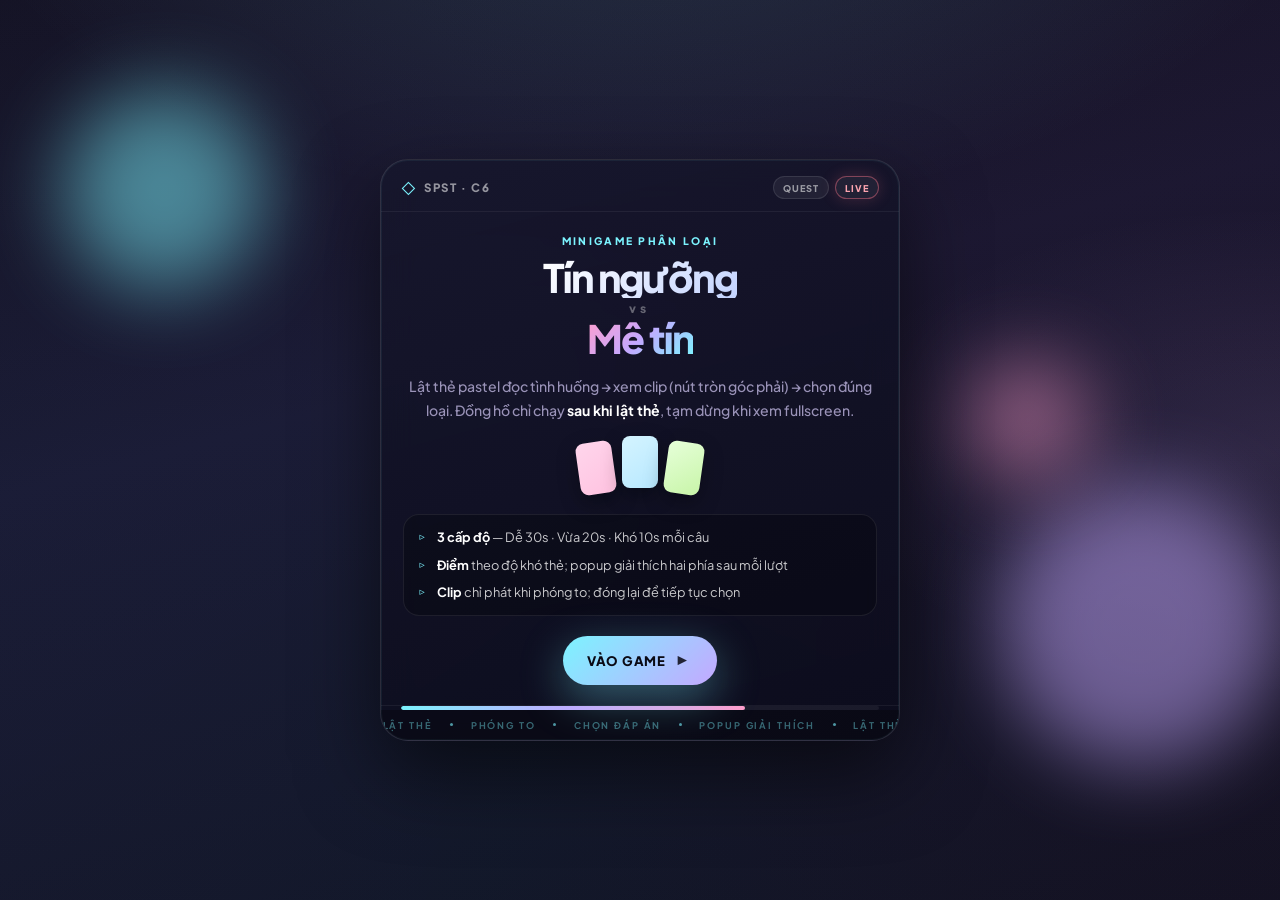
==== game.html @ d4ac6cd5 "add Base page" ====
<!DOCTYPE html>
<html lang="vi">
  <head>
    <meta charset="UTF-8" />
    <meta name="viewport" content="width=device-width, initial-scale=1.0" />
    <title>Mê tín hay tín ngưỡng?</title>
    <link rel="stylesheet" href="css/styles.css" />
    <link rel="preconnect" href="https://fonts.googleapis.com" />
    <link rel="preconnect" href="https://fonts.gstatic.com" crossorigin />
    <link
      href="https://fonts.googleapis.com/css2?family=Be+Vietnam+Pro:wght@400;600;700&family=Plus+Jakarta+Sans:wght@500;600;700;800&display=swap"
      rel="stylesheet"
    />
    <link
      href="https://fonts.googleapis.com/css2?family=Cormorant+Garamond:ital,wght@0,500;0,600;0,700;1,500&family=DM+Sans:ital,opsz,wght@0,9..40,400;0,9..40,500;0,9..40,600&display=swap"
      rel="stylesheet"
    />
  </head>
  <body>
    <!-- Trang chủ / vào game -->
    <div class="screen-intro" id="screenIntro" aria-hidden="false">
      <div class="screen-intro__aurora" aria-hidden="true"></div>
      <div class="screen-intro__grid" aria-hidden="true"></div>
      <div class="screen-intro__orb screen-intro__orb--1" aria-hidden="true"></div>
      <div class="screen-intro__orb screen-intro__orb--2" aria-hidden="true"></div>
      <div class="screen-intro__orb screen-intro__orb--3" aria-hidden="true"></div>

      <div class="screen-intro__frame">
        <header class="screen-intro__top">
          <div class="screen-intro__logo">
            <span class="screen-intro__logo-icon" aria-hidden="true">◇</span>
            <span class="screen-intro__logo-text">SPST · C6</span>
          </div>
          <div class="screen-intro__pills" aria-hidden="true">
            <span class="screen-intro__pill">Quest</span>
            <span class="screen-intro__pill screen-intro__pill--live">Live</span>
          </div>
        </header>

        <div class="screen-intro__body">
          <p class="screen-intro__eyebrow">Minigame phân loại</p>
          <h1 class="screen-intro__title">
            <span class="screen-intro__title-line">Tín ngưỡng</span>
            <span class="screen-intro__title-vs">vs</span>
            <span class="screen-intro__title-line screen-intro__title-line--accent">Mê tín</span>
          </h1>
          <p class="screen-intro__lead">
            Lật thẻ pastel đọc tình huống → xem clip (nút tròn góc phải) → chọn đúng loại. Đồng hồ chỉ chạy
            <strong>sau khi lật thẻ</strong>, tạm dừng khi xem fullscreen.
          </p>

          <div class="screen-intro__cards-preview" aria-hidden="true">
            <div class="screen-intro__mini screen-intro__mini--a"></div>
            <div class="screen-intro__mini screen-intro__mini--b"></div>
            <div class="screen-intro__mini screen-intro__mini--c"></div>
          </div>

          <ul class="screen-intro__rules">
            <li><strong>3 cấp độ</strong> — Dễ 30s · Vừa 20s · Khó 10s mỗi câu</li>
            <li><strong>Điểm</strong> theo độ khó thẻ; popup giải thích hai phía sau mỗi lượt</li>
            <li><strong>Clip</strong> chỉ phát khi phóng to; đóng lại để tiếp tục chọn</li>
          </ul>

          <p class="screen-intro__error" id="introErrorLine" hidden></p>

          <div class="screen-intro__actions">
            <button type="button" class="screen-intro__btn screen-intro__btn--primary" id="introEnterBtn">
              <span class="screen-intro__btn-glow" aria-hidden="true"></span>
              <span class="screen-intro__btn-label">Vào game</span>
              <span class="screen-intro__btn-arrow" aria-hidden="true">▶</span>
            </button>
          </div>
        </div>

        <footer class="screen-intro__footer">
          <div class="screen-intro__xp-bar" aria-hidden="true">
            <span class="screen-intro__xp-fill"></span>
          </div>
          <div class="screen-intro__ticker" aria-hidden="true">
            <div class="screen-intro__ticker-inner">
              <span>Lật thẻ</span><span class="dot"></span><span>Phóng to</span><span class="dot"></span
              ><span>Chọn đáp án</span><span class="dot"></span><span>Popup giải thích</span><span class="dot"></span>
              <span>Lật thẻ</span><span class="dot"></span><span>Phóng to</span><span class="dot"></span
              ><span>Chọn đáp án</span><span class="dot"></span><span>Popup giải thích</span>
            </div>
          </div>
        </footer>
      </div>
    </div>

    <div class="app-bg" aria-hidden="true"></div>

    <div id="screenGame" class="screen-game" hidden>
      <div class="screen-game__viz" aria-hidden="true">
        <div class="screen-game__viz-blob screen-game__viz-blob--a"></div>
        <div class="screen-game__viz-blob screen-game__viz-blob--b"></div>
        <div class="screen-game__viz-blob screen-game__viz-blob--c"></div>
        <div class="screen-game__viz-grid"></div>
        <div class="screen-game__viz-sparkles">
          <span></span><span></span><span></span><span></span><span></span><span></span><span></span
          ><span></span>
        </div>
      </div>
      <header class="top-bar">
        <div class="brand">
          <span class="brand__mark" aria-hidden="true">◇</span>
          <div class="brand__text">
            <span class="brand__tag">Quest</span>
            <h1>Tín ngưỡng vs mê tín</h1>
          </div>
        </div>
        <div class="top-bar__controls">
          <div class="audio-control" style="display:flex; align-items:center; gap:8px; margin-right: 16px;">
            <button type="button" id="audioToggleBtn" style="background:transparent; border:none; color:var(--text-primary); cursor:pointer; padding:4px;" title="Tắt/Mở nhạc">
              <svg id="audioIconSvg" viewBox="0 0 24 24" width="22" height="22">
                <path fill="currentColor" d="M3 9v6h4l5 5V4L7 9H3zm13.5 3c0-1.77-1.02-3.29-2.5-4.03v8.05c1.48-.73 2.5-2.25 2.5-4.02zM14 3.23v2.06c2.89.86 5 3.54 5 6.71s-2.11 5.85-5 6.71v2.06c4.01-.91 7-4.49 7-8.77s-2.99-7.86-7-8.77z"/>
              </svg>
            </button>
            <input type="range" id="volumeSlider" min="0" max="1" step="0.01" value="0.4" style="width: 80px; accent-color: var(--gold); cursor: pointer;" title="Âm lượng">
            <audio id="bgMusic" loop preload="auto">
              <source src="media/songs/background.mp3" type="audio/mpeg">
            </audio>
          </div>
          <div class="difficulty" id="difficultyGroup" role="group" aria-label="Mức độ">
            <button type="button" class="pill pill--active" data-difficulty="easy">Dễ</button>
            <button type="button" class="pill" data-difficulty="medium">Vừa</button>
            <button type="button" class="pill" data-difficulty="hard">Khó</button>
          </div>
          <div class="top-bar__meta">
            <div class="question-timer" id="questionTimerWrap" hidden>
              <span class="question-timer__label">Thời gian</span>
              <span class="question-timer__sec" id="questionTimerValue">30</span>
              <div class="question-timer__bar" aria-hidden="true">
                <span class="question-timer__fill" id="questionTimerFill"></span>
              </div>
            </div>
            <div class="score-board" id="scoreBoard" aria-live="polite">
              <span class="score-board__label">Điểm</span>
              <span class="score-board__value" id="scoreValue">0</span>
              <span class="score-board__meta" id="scoreMeta">0 / 0</span>
            </div>
          </div>
        </div>
      </header>

      <main class="layout">
        <section class="panel panel--left panel--glow" aria-labelledby="leftHeading">
          <div class="panel__head">
            <h2 id="leftHeading">Thẻ tình huống</h2>
            <p class="panel__step" id="cardStep"></p>
          </div>

          <div class="card-stage" id="flipStage">
            <div
              class="flip-master flip-master--interactive"
              id="flipMaster"
              aria-controls="fullscreenLayer"
            >
              <div class="flip-card-3d" id="flipCard3d">
                <div class="flip-card-3d__inner" id="flipInner">
                  <button
                    type="button"
                    class="flip-card-3d__face flip-card-3d__face--front"
                    id="flipFront"
                    aria-label="Lật thẻ để xem clip và chọn đáp án"
                  >
                    <span class="flip-front__noise" aria-hidden="true"></span>
                    <span class="flip-front__sheen" aria-hidden="true"></span>
                    <span class="flip-front__step" id="flipFrontStep"></span>
                    <p class="flip-front__title" id="flipFrontTitle"></p>
                    <p class="flip-front__desc" id="flipFrontDesc"></p>
                    <span class="flip-front__hint">
                      <svg class="flip-front__hint-svg" viewBox="0 0 24 24" aria-hidden="true" width="18" height="18">
                        <path
                          fill="currentColor"
                          d="M12 4a8 8 0 018 8h-2a6 6 0 10-12 0H6a8 8 0 018-8zm0 4a4 4 0 014 4h-2a2 2 0 10-4 0h-2a4 4 0 014-4zm0 4a1 1 0 011 1v1h-2v-1a1 1 0 011-1z"
                        />
                      </svg>
                      Chạm để lật thẻ
                    </span>
                  </button>
                  <div class="flip-card-3d__face flip-card-3d__face--back" aria-hidden="true">
                    <div class="flip-back__shell">
                      <div class="situation-card__media-wrap">
                        <video
                          id="previewVideo"
                          class="situation-card__video"
                          playsinline
                          muted
                          preload="auto"
                        ></video>
                        <div class="situation-card__fallback" id="previewFallback" hidden>
                          <p class="situation-card__fallback-title" id="previewFallbackTitle"></p>
                          <p class="situation-card__fallback-text" id="previewFallbackText"></p>
                        </div>
                      </div>
                      <button
                        type="button"
                        class="flip-expand-fab"
                        id="flipExpandFab"
                        aria-label="Phóng to clip toàn màn hình"
                        title="Phóng to"
                      >
                        <svg viewBox="0 0 24 24" width="22" height="22" aria-hidden="true">
                          <path
                            fill="currentColor"
                            d="M7 14H5v5h5v-2H7v-3zm-2-4h2V7h3V5H5v5zm12 7h-3v2h5v-5h-2v3zM14 5v2h3v3h2V5h-5z"
                          />
                        </svg>
                      </button>
                      <div class="situation-card__badge" id="cardBadge"></div>
                    </div>
                  </div>
                </div>
              </div>
            </div>
          </div>

          <div class="progress progress--game">
            <div class="progress__track">
              <div class="progress__bar" id="progressBar"></div>
            </div>
          </div>
        </section>

        <section class="panel panel--right panel--glow panel--answers" aria-labelledby="rightHeading">
          <div class="panel__head">
            <h2 id="rightHeading">Chọn phân loại</h2>
            <p class="panel__hint" id="answersHint">Lật thẻ trước để mở khóa chọn.</p>
          </div>

          <div class="answer-side__intro">
            <ul class="answer-side__pills">
              <li>Tự nguyện</li>
              <li>Minh bạch</li>
              <li>Không dọa nạt</li>
              <li>Không bán “thần thánh”</li>
            </ul>
            <p class="answer-side__lead">
              Hai cực phân loại — đọc tình huống kỹ, xem clip nếu cần, rồi chọn <strong>A</strong> hoặc
              <strong>B</strong> trước khi đồng hồ về 0.
            </p>
          </div>

          <div class="answers answers--game" id="answersBlock">
            <button type="button" class="answer-g answer-g--belief" data-answer="true">
              <span class="answer-g__badge">A</span>
              <span class="answer-g__icon" aria-hidden="true">✦</span>
              <span class="answer-g__body">
                <span class="answer-g__label">Tín ngưỡng đúng đắn</span>
                <span class="answer-g__sub">Sinh hoạt lành mạnh, minh bạch</span>
              </span>
              <span class="answer-g__chev" aria-hidden="true">›</span>
            </button>
            <button type="button" class="answer-g answer-g--superstition" data-answer="false">
              <span class="answer-g__badge">B</span>
              <span class="answer-g__icon" aria-hidden="true">⚠</span>
              <span class="answer-g__body">
                <span class="answer-g__label">Mê tín dị đoan</span>
                <span class="answer-g__sub">Dọa nạt, hứa hẹn phi lý, trục lợi</span>
              </span>
              <span class="answer-g__chev" aria-hidden="true">›</span>
            </button>
          </div>

          <div class="answer-side__deep">
            <h3 class="answer-side__deep-title">Gợi ý phân loại</h3>
            <div class="answer-side__compare">
              <div class="answer-side__tile answer-side__tile--a">
                <span class="answer-side__tile-tag">A</span>
                <p class="answer-side__tile-head">Tín ngưỡng đúng đắn</p>
                <p class="answer-side__tile-body">
                  Nghi thức, lễ hội, tôn giáo… <strong>lành mạnh</strong>, công khai, không lợi dụng nỗi sợ để
                  moi tiền.
                </p>
              </div>
              <div class="answer-side__tile answer-side__tile--b">
                <span class="answer-side__tile-tag">B</span>
                <p class="answer-side__tile-head">Mê tín dị đoan</p>
                <p class="answer-side__tile-body">
                  Hứa chữa bệnh / đổi vận chắc chắn, <strong>dọa tang</strong>, ép tiền “giải hạn”, mua bán linh
                  nghiệm.
                </p>
              </div>
            </div>
            <ul class="answer-side__checklist">
              <li>Có <strong>ép tài chính</strong> hoặc hứa hẹn phi lý → thường nghiêng về B.</li>
              <li>Chỉ là <strong>tập quán văn hóa</strong>, tôn trọng, không trục lợi → thường nghiêng về A.</li>
              <li>Không chắc: đọc lại mô tả trên thẻ pastel và clip (nếu có).</li>
            </ul>
            <p class="answer-side__note">Mỗi câu chỉ một đáp án đúng theo nội dung học phần.</p>
          </div>
        </section>
      </main>
    </div>

    <div
      class="fs-layer"
      id="fullscreenLayer"
      role="dialog"
      aria-modal="true"
      aria-label="Clip toàn màn hình"
      hidden
    >
      <div class="fs-layer__backdrop" data-fs-close></div>
      <div class="fs-layer__content">
        <button type="button" class="fs-close" id="fsClose" aria-label="Đóng">×</button>
        <div class="fs-card">
          <div class="fs-card__media">
            <video id="fsVideo" class="fs-card__video" playsinline controls preload="auto"></video>
            <div class="fs-card__fallback" id="fsFallback" hidden>
              <p class="fs-card__fallback-title" id="fsFallbackTitle"></p>
              <p class="fs-card__fallback-text" id="fsFallbackText"></p>
            </div>
          </div>
          <p class="fs-card__title" id="fsTitle"></p>
        </div>
      </div>
    </div>

    <!-- Popup đúng / sai + giải thích -->
    <div class="result-popup" id="resultPopup" hidden>
      <div class="result-popup__backdrop" data-result-close></div>
      <div
        class="result-popup__dialog"
        role="dialog"
        aria-modal="true"
        aria-labelledby="resultPopupTitle"
      >
        <div class="result-popup__header">
          <span class="result-popup__icon" id="resultPopupIcon" aria-hidden="true"></span>
          <div>
            <p class="result-popup__kicker" id="resultPopupKicker"></p>
            <h2 class="result-popup__title" id="resultPopupTitle"></h2>
          </div>
        </div>

        <div class="result-popup__grid" id="resultPopupGrid">
          <article class="result-popup__card result-popup__card--belief" data-answer-col="true">
            <header class="result-popup__card-head">
              <span class="result-popup__card-tag">Tín ngưỡng đúng đắn</span>
              <span class="result-popup__chip result-popup__chip--correct" id="resultChipBelief" hidden
                >Đáp án đúng</span
              >
            </header>
            <p class="result-popup__card-text" id="resultTextBelief"></p>
          </article>
          <article class="result-popup__card result-popup__card--superstition" data-answer-col="false">
            <header class="result-popup__card-head">
              <span class="result-popup__card-tag">Mê tín dị đoan</span>
              <span class="result-popup__chip result-popup__chip--correct" id="resultChipSuper" hidden
                >Đáp án đúng</span
              >
            </header>
            <p class="result-popup__card-text" id="resultTextSuper"></p>
          </article>
        </div>

        <p class="result-popup__footnote" id="resultPopupFootnote"></p>

        <div class="result-popup__actions">
          <button type="button" class="result-popup__btn" id="resultPopupNext">Tiếp tục</button>
        </div>
      </div>
    </div>

    <div class="tutorial-overlay" id="tutorialOverlay" hidden>
      <div class="tutorial-card" id="tutorialCard" role="dialog" aria-modal="true" aria-labelledby="tutorialKicker">
        <p class="tutorial-card__kicker" id="tutorialKicker"></p>
        <p class="tutorial-card__msg" id="tutorialMsg"></p>
        <div class="tutorial-card__actions">
          <button type="button" class="tutorial-card__skip" id="tutorialSkip">Bỏ qua</button>
          <button type="button" class="tutorial-card__next" id="tutorialNext">Tiếp</button>
        </div>
      </div>
    </div>

    <script src="data/cards.js"></script>
    <script src="js/app.js" defer></script>
  </body>
</html>
---- css/styles.css ----
/* --- Tokens --- */
:root {
  --bg0: #0a0a12;
  --bg1: #12122a;
  --card: #18182e;
  --stroke: rgba(255, 255, 255, 0.1);
  --text: #eef0ff;
  --muted: #9aa3c7;
  --accent: #7cf4ff;
  --accent2: #c4a8ff;
  --good: #4ade80;
  --good-dim: rgba(74, 222, 128, 0.14);
  --bad: #fb7185;
  --bad-dim: rgba(251, 113, 133, 0.14);
  --shadow: 0 24px 60px rgba(0, 0, 0, 0.5);
  --radius: 20px;
  --radius-sm: 14px;
  --font: "Be Vietnam Pro", system-ui, sans-serif;
  --font-display: "Plus Jakarta Sans", "Be Vietnam Pro", system-ui, sans-serif;
  --ink: #0a0b0c;
  --gold: #e8c547;
  --gold-dim: #a67c00;
  --gold-pale: #fff3c4;
  --parchment: #e8e4dc;
  --intro-muted: #9a93b8;
  --pastel-a: #ffd6ec;
  --pastel-b: #d4f4ff;
  --pastel-c: #e6ffd9;
  --pastel-d: #fff2d6;
  --pastel-e: #e8e0ff;
  --pastel-f: #ffe4e1;
  --ease-out-expo: cubic-bezier(0.16, 1, 0.3, 1);
  --ease-spring: cubic-bezier(0.34, 1.56, 0.64, 1);
  --glow-cyan: rgba(124, 244, 255, 0.55);
  --glow-violet: rgba(196, 168, 255, 0.5);
  --glow-rose: rgba(255, 140, 200, 0.45);
}

*,
*::before,
*::after {
  box-sizing: border-box;
}

html,
body {
  height: 100%;
}

body {
  margin: 0;
  font-family: var(--font);
  color: var(--text);
  background: var(--bg0);
  overflow-x: hidden;
  -webkit-font-smoothing: antialiased;
}

.app-bg {
  position: fixed;
  inset: 0;
  z-index: -1;
  background:
    radial-gradient(1000px 600px at 8% 10%, rgba(124, 244, 255, 0.1), transparent 55%),
    radial-gradient(800px 500px at 92% 15%, rgba(196, 168, 255, 0.12), transparent 50%),
    radial-gradient(600px 400px at 50% 100%, rgba(255, 107, 157, 0.06), transparent 45%),
    linear-gradient(168deg, var(--bg0) 0%, #141428 50%, var(--bg1) 100%);
}

/* --- Header --- */
.top-bar {
  display: flex;
  flex-wrap: wrap;
  align-items: center;
  justify-content: space-between;
  gap: 1rem 2rem;
  padding: 1rem 1.5rem 1rem;
  border-bottom: 1px solid rgba(255, 255, 255, 0.08);
  backdrop-filter: blur(14px);
  background: rgba(12, 12, 28, 0.72);
}

.brand {
  display: flex;
  align-items: center;
  gap: 0.85rem;
  min-width: 0;
}

.brand__mark {
  flex-shrink: 0;
  width: 46px;
  height: 46px;
  display: grid;
  place-items: center;
  font-weight: 800;
  font-size: 1rem;
  font-family: var(--font-display);
  border-radius: 14px;
  background: linear-gradient(145deg, rgba(124, 244, 255, 0.95), rgba(196, 168, 255, 0.85));
  color: #0a0a14;
  box-shadow:
    0 0 0 1px rgba(255, 255, 255, 0.2) inset,
    0 10px 32px rgba(124, 244, 255, 0.25);
}

.brand__tag {
  display: inline-block;
  font-family: var(--font-display);
  font-size: 0.62rem;
  font-weight: 800;
  letter-spacing: 0.14em;
  text-transform: uppercase;
  color: var(--accent);
  margin-bottom: 0.15rem;
}

.brand h1 {
  margin: 0;
  font-family: var(--font-display);
  font-size: clamp(1rem, 2.4vw, 1.28rem);
  font-weight: 800;
  letter-spacing: -0.03em;
}

.brand__sub {
  margin: 0.2rem 0 0;
  font-size: 0.82rem;
  color: var(--muted);
}

.top-bar__controls {
  display: flex;
  flex-wrap: wrap;
  align-items: center;
  gap: 1rem 1.25rem;
}

.difficulty {
  display: flex;
  align-items: center;
  gap: 0.45rem;
  flex-wrap: wrap;
}

.difficulty__label {
  font-size: 0.75rem;
  text-transform: uppercase;
  letter-spacing: 0.12em;
  color: var(--muted);
  margin-right: 0.25rem;
}

.pill {
  border: 1px solid var(--stroke);
  background: rgba(255, 255, 255, 0.04);
  color: var(--text);
  font-family: inherit;
  font-size: 0.85rem;
  font-weight: 600;
  padding: 0.45rem 0.9rem;
  border-radius: 999px;
  cursor: pointer;
  transition:
    transform 0.18s ease,
    border-color 0.18s ease,
    background 0.18s ease,
    box-shadow 0.22s ease;
}

.pill:hover {
  transform: translateY(-2px);
  border-color: rgba(110, 231, 255, 0.45);
  box-shadow: 0 10px 28px rgba(0, 0, 0, 0.25);
}

.pill:focus-visible {
  outline: 2px solid var(--accent);
  outline-offset: 2px;
}

.pill--active {
  border-color: rgba(110, 231, 255, 0.65);
  background: linear-gradient(135deg, rgba(110, 231, 255, 0.2), rgba(167, 139, 250, 0.18));
  box-shadow: 0 0 0 1px rgba(110, 231, 255, 0.15) inset;
}

.score-board {
  display: flex;
  align-items: baseline;
  flex-wrap: wrap;
  gap: 0.35rem 0.5rem;
  padding: 0.5rem 0.9rem;
  border-radius: 14px;
  border: 1px solid rgba(255, 255, 255, 0.1);
  background: linear-gradient(145deg, rgba(255, 255, 255, 0.06), rgba(0, 0, 0, 0.15));
}

.score-board__label {
  font-size: 0.72rem;
  text-transform: uppercase;
  letter-spacing: 0.1em;
  color: var(--muted);
}

.score-board__value {
  font-size: 1.35rem;
  font-weight: 700;
  color: var(--accent);
}

.score-board__meta {
  font-size: 0.8rem;
  color: var(--muted);
  margin-left: 0.15rem;
}

/* --- Layout --- */
.layout {
  display: grid;
  grid-template-columns: minmax(280px, 1fr) minmax(300px, 420px);
  gap: 1.25rem 1.75rem;
  padding: 1.25rem 1.5rem 2rem;
  max-width: 1200px;
  margin: 0 auto;
  align-items: start;
}

@media (max-width: 880px) {
  .layout {
    grid-template-columns: 1fr;
  }
}

.panel {
  background: linear-gradient(165deg, rgba(28, 28, 52, 0.72), rgba(18, 18, 36, 0.55));
  border: 1px solid rgba(255, 255, 255, 0.09);
  border-radius: var(--radius);
  padding: 1.15rem 1.2rem 1.3rem;
  box-shadow: var(--shadow);
}

.panel--glow {
  box-shadow:
    var(--shadow),
    0 0 0 1px rgba(124, 244, 255, 0.06) inset,
    0 0 80px rgba(124, 244, 255, 0.04);
}

.panel__hint {
  margin: 0.35rem 0 0;
  font-size: 0.8rem;
  color: var(--muted);
  line-height: 1.4;
}

/* Cột chọn đáp án: thêm gợi ý, đỡ trống */
.panel--answers {
  display: flex;
  flex-direction: column;
  gap: 0.85rem;
  min-height: 0;
}

.answer-side__intro {
  padding: 0.65rem 0.75rem 0.75rem;
  border-radius: 14px;
  border: 1px solid rgba(255, 255, 255, 0.08);
  background: linear-gradient(145deg, rgba(124, 244, 255, 0.06), rgba(196, 168, 255, 0.04));
}

.answer-side__pills {
  display: flex;
  flex-wrap: wrap;
  gap: 0.35rem;
  margin: 0 0 0.55rem;
  padding: 0;
  list-style: none;
}

.answer-side__pills li {
  font-family: var(--font-display);
  font-size: 0.58rem;
  font-weight: 800;
  letter-spacing: 0.06em;
  text-transform: uppercase;
  padding: 0.28rem 0.5rem;
  border-radius: 999px;
  border: 1px solid rgba(255, 255, 255, 0.12);
  background: rgba(0, 0, 0, 0.2);
  color: rgba(255, 255, 255, 0.85);
}

.answer-side__lead {
  margin: 0;
  font-size: 0.78rem;
  line-height: 1.55;
  color: var(--muted);
}

.answer-side__lead strong {
  color: var(--accent);
  font-weight: 800;
}

.answer-side__deep {
  margin-top: auto;
  padding-top: 0.25rem;
  display: flex;
  flex-direction: column;
  gap: 0.65rem;
}

.answer-side__deep-title {
  margin: 0;
  font-family: var(--font-display);
  font-size: 0.72rem;
  font-weight: 800;
  letter-spacing: 0.12em;
  text-transform: uppercase;
  color: rgba(255, 255, 255, 0.55);
}

.answer-side__compare {
  display: grid;
  grid-template-columns: 1fr 1fr;
  gap: 0.5rem;
}

@media (max-width: 380px) {
  .answer-side__compare {
    grid-template-columns: 1fr;
  }
}

.answer-side__tile {
  padding: 0.65rem 0.7rem 0.7rem;
  border-radius: 12px;
  border: 1px solid rgba(255, 255, 255, 0.1);
  background: rgba(0, 0, 0, 0.22);
  position: relative;
  overflow: hidden;
}

.answer-side__tile::before {
  content: "";
  position: absolute;
  top: 0;
  left: 0;
  right: 0;
  height: 3px;
  border-radius: 12px 12px 0 0;
  opacity: 0.85;
}

.answer-side__tile--a::before {
  background: linear-gradient(90deg, #4ade80, #22d3ee);
}

.answer-side__tile--b::before {
  background: linear-gradient(90deg, #fb7185, #fbbf24);
}

.answer-side__tile-tag {
  display: inline-block;
  font-family: var(--font-display);
  font-size: 0.58rem;
  font-weight: 800;
  letter-spacing: 0.1em;
  margin-bottom: 0.25rem;
  color: rgba(255, 255, 255, 0.45);
}

.answer-side__tile-head {
  margin: 0 0 0.3rem;
  font-family: var(--font-display);
  font-size: 0.78rem;
  font-weight: 800;
  letter-spacing: -0.02em;
  line-height: 1.25;
}

.answer-side__tile--a .answer-side__tile-head {
  color: #86efac;
}

.answer-side__tile--b .answer-side__tile-head {
  color: #fca5a5;
}

.answer-side__tile-body {
  margin: 0;
  font-size: 0.72rem;
  line-height: 1.45;
  color: rgba(230, 235, 255, 0.88);
}

.answer-side__tile-body strong {
  color: #fff;
  font-weight: 700;
}

.answer-side__checklist {
  margin: 0;
  padding: 0.55rem 0.65rem 0.6rem 1.35rem;
  border-radius: 12px;
  background: rgba(0, 0, 0, 0.18);
  border: 1px dashed rgba(255, 255, 255, 0.12);
  font-size: 0.76rem;
  line-height: 1.5;
  color: rgba(220, 225, 255, 0.9);
}

.answer-side__checklist li {
  margin-bottom: 0.35rem;
}

.answer-side__checklist li:last-child {
  margin-bottom: 0;
}

.answer-side__checklist strong {
  color: var(--accent);
  font-weight: 700;
}

.answer-side__note {
  margin: 0;
  font-size: 0.68rem;
  line-height: 1.45;
  color: rgba(154, 163, 199, 0.95);
  font-style: italic;
  text-align: center;
  padding: 0.35rem 0.25rem 0;
}

.panel__head h2 {
  margin: 0;
  font-size: 1rem;
  font-weight: 700;
}

.hint {
  margin: 0.35rem 0 0;
  font-size: 0.8rem;
  color: var(--muted);
}

/* --- Flip card (pastel front → clip back) — cao tối đa ~85% màn hình --- */
.card-stage {
  display: flex;
  justify-content: center;
  align-items: center;
  margin-top: 1rem;
  perspective: 1200px;
  min-height: 0;
}

.flip-master {
  --card-cap-h: min(85vh, 85dvh, 85svh);
  position: relative;
  width: min(100%, calc(var(--card-cap-h) * 9 / 16));
  max-height: var(--card-cap-h);
  aspect-ratio: 9 / 16;
  height: auto;
  margin-inline: auto;
}

.flip-master--interactive {
  cursor: default;
}

.flip-card-3d {
  width: 100%;
  height: 100%;
  position: relative;
  transform-style: preserve-3d;
}

.flip-card-3d__inner {
  position: relative;
  width: 100%;
  height: 100%;
  transform-style: preserve-3d;
  transition: transform 0.75s cubic-bezier(0.4, 0.2, 0.2, 1);
  border-radius: 24px;
}

.flip-card-3d__inner.is-flipped {
  transform: rotateY(180deg);
}

.flip-card-3d__face {
  position: absolute;
  inset: 0;
  border-radius: 24px;
  backface-visibility: hidden;
  -webkit-backface-visibility: hidden;
}

.flip-card-3d__face--back {
  transform: rotateY(180deg) translateZ(0.02px);
  overflow: hidden;
  box-shadow:
    0 0 0 1px rgba(255, 255, 255, 0.1),
    0 24px 56px rgba(0, 0, 0, 0.45);
}

.flip-back__shell {
  position: absolute;
  inset: 5px;
  border-radius: 19px;
  overflow: hidden;
  display: flex;
  flex-direction: column;
  background: #0c1024;
}

.flip-card-3d__shine {
  display: none;
}

/* Front: pastel */
.flip-card-3d__face--front {
  border: none;
  padding: 0;
  margin: 0;
  font: inherit;
  text-align: left;
  cursor: pointer;
  display: flex;
  flex-direction: column;
  justify-content: space-between;
  padding: 1.25rem 1.2rem 1.15rem;
  overflow: hidden;
  transform: translateZ(0.01px);
  box-shadow:
    0 0 0 1px rgba(255, 255, 255, 0.35) inset,
    0 20px 50px rgba(0, 0, 0, 0.18);
  transition:
    transform 0.35s cubic-bezier(0.22, 1, 0.36, 1),
    box-shadow 0.35s ease;
}

.flip-front__noise {
  position: absolute;
  inset: 0;
  opacity: 0.04;
  pointer-events: none;
  background-image: url("data:image/svg+xml,%3Csvg viewBox='0 0 256 256' xmlns='http://www.w3.org/2000/svg'%3E%3Cfilter id='n'%3E%3CfeTurbulence type='fractalNoise' baseFrequency='0.9' numOctaves='3'/%3E%3C/filter%3E%3Crect width='100%25' height='100%25' filter='url(%23n)'/%3E%3C/svg%3E");
}

.flip-master--interactive:not(.flip-master--disabled):hover .flip-card-3d__face--front:not(:disabled) {
  transform: translateZ(0.01px);
  box-shadow:
    0 0 0 1px rgba(255, 255, 255, 0.45) inset,
    0 28px 60px rgba(0, 0, 0, 0.22);
}

.flip-card-3d__face--front:disabled {
  cursor: default;
  opacity: 0.85;
}

.flip-card-3d__face--front:focus-visible {
  outline: 3px solid var(--accent);
  outline-offset: 4px;
}

.flip-front__step {
  position: relative;
  z-index: 1;
  font-family: var(--font-display);
  font-size: 0.62rem;
  font-weight: 800;
  letter-spacing: 0.16em;
  text-transform: uppercase;
  opacity: 0.75;
}

.flip-front__title {
  position: relative;
  z-index: 1;
  margin: 0.5rem 0 0.65rem;
  font-family: var(--font-display);
  font-size: 0.95rem;
  font-weight: 800;
  line-height: 1.3;
  letter-spacing: -0.02em;
}

.flip-front__desc {
  position: relative;
  z-index: 1;
  margin: 0;
  flex: 1;
  font-size: 0.88rem;
  line-height: 1.55;
  font-weight: 500;
  opacity: 0.92;
}

.flip-front__hint {
  position: relative;
  z-index: 1;
  display: inline-flex;
  align-items: center;
  gap: 0.45rem;
  margin-top: 1rem;
  font-family: var(--font-display);
  font-size: 0.72rem;
  font-weight: 700;
  letter-spacing: 0.06em;
  text-transform: uppercase;
  opacity: 0.8;
}

.flip-front__hint-svg {
  flex-shrink: 0;
  opacity: 0.9;
}

/* Pastel themes (data-pastel 0–5) */
.flip-card-3d__face--front[data-pastel="0"] {
  background: linear-gradient(155deg, #ffe0f3 0%, var(--pastel-a) 45%, #ffc8e8 100%);
  color: #4a1a3d;
}

.flip-card-3d__face--front[data-pastel="1"] {
  background: linear-gradient(155deg, #e8fbff 0%, var(--pastel-b) 50%, #b8ecff 100%);
  color: #0a3550;
}

.flip-card-3d__face--front[data-pastel="2"] {
  background: linear-gradient(155deg, #f4ffe8 0%, var(--pastel-c) 50%, #d4f5bc 100%);
  color: #1f4518;
}

.flip-card-3d__face--front[data-pastel="3"] {
  background: linear-gradient(155deg, #fff9e8 0%, var(--pastel-d) 50%, #ffe0a8 100%);
  color: #5a3a0a;
}

.flip-card-3d__face--front[data-pastel="4"] {
  background: linear-gradient(155deg, #f2ecff 0%, var(--pastel-e) 55%, #ddd0ff 100%);
  color: #2d1f55;
}

.flip-card-3d__face--front[data-pastel="5"] {
  background: linear-gradient(155deg, #fff0ed 0%, var(--pastel-f) 50%, #ffcbc4 100%);
  color: #5c1e1e;
}

/* Back: video area */
.situation-card__media-wrap {
  position: relative;
  flex: 1;
  min-height: 0;
  background: #080c1a;
}

.situation-card__video {
  position: relative;
  z-index: 1;
  width: 100%;
  height: 100%;
  object-fit: cover;
  display: block;
}

.situation-card__fallback {
  position: absolute;
  inset: 0;
  z-index: 2;
  padding: 1rem;
  display: flex;
  flex-direction: column;
  justify-content: center;
  gap: 0.5rem;
  background: linear-gradient(180deg, #141c36, #0d1328);
}

.situation-card__fallback[hidden],
.fs-card__fallback[hidden] {
  display: none !important;
  pointer-events: none;
}

.situation-card__fallback-title {
  margin: 0;
  font-weight: 700;
  font-size: 0.95rem;
}

.situation-card__fallback-text {
  margin: 0;
  font-size: 0.82rem;
  color: var(--muted);
  line-height: 1.45;
}

.situation-card__badge {
  position: absolute;
  top: 0.55rem;
  right: 0.55rem;
  z-index: 4;
  font-size: 0.62rem;
  font-weight: 800;
  font-family: var(--font-display);
  text-transform: uppercase;
  letter-spacing: 0.08em;
  padding: 0.28rem 0.5rem;
  border-radius: 8px;
  background: rgba(0, 0, 0, 0.55);
  border: 1px solid rgba(255, 255, 255, 0.15);
  color: #fff;
}

.flip-expand-fab {
  position: absolute;
  bottom: 0.65rem;
  right: 0.65rem;
  z-index: 5;
  width: 48px;
  height: 48px;
  border-radius: 50%;
  border: 2px solid rgba(255, 255, 255, 0.35);
  background: linear-gradient(145deg, rgba(255, 255, 255, 0.2), rgba(0, 0, 0, 0.35));
  backdrop-filter: blur(8px);
  color: #fff;
  cursor: pointer;
  display: grid;
  place-items: center;
  box-shadow: 0 10px 28px rgba(0, 0, 0, 0.4);
  opacity: 0;
  pointer-events: none;
  transform: scale(0.85);
  transition:
    opacity 0.35s ease,
    transform 0.35s cubic-bezier(0.22, 1, 0.36, 1),
    background 0.2s ease,
    border-color 0.2s ease;
}

.flip-card-3d__inner.is-flipped .flip-expand-fab {
  opacity: 1;
  pointer-events: auto;
  transform: scale(1);
}

.flip-expand-fab:hover {
  background: linear-gradient(145deg, rgba(124, 244, 255, 0.35), rgba(196, 168, 255, 0.25));
  border-color: rgba(124, 244, 255, 0.65);
}

.flip-expand-fab:focus-visible {
  outline: 3px solid var(--accent);
  outline-offset: 3px;
}

.flip-master--disabled {
  filter: grayscale(0.15);
  opacity: 0.88;
}

.flip-master--disabled .flip-card-3d__face--front {
  cursor: default;
}

.panel__step {
  margin: 0.25rem 0 0;
  font-size: 0.8rem;
  color: var(--muted);
}

/* --- Progress --- */
.progress--game {
  margin-top: 1.1rem;
}

.progress__track {
  height: 8px;
  border-radius: 999px;
  background: rgba(255, 255, 255, 0.06);
  overflow: hidden;
  box-shadow: 0 0 0 1px rgba(255, 255, 255, 0.05) inset;
}

.progress__bar {
  height: 100%;
  width: 0%;
  border-radius: inherit;
  background: linear-gradient(90deg, #7cf4ff, #c4a8ff, #ff9ecd);
  transition: width 0.45s cubic-bezier(0.22, 1, 0.36, 1);
}

/* --- Answers (game style) --- */
.answers--game {
  margin-top: 0;
  display: flex;
  flex-direction: column;
  gap: 0.75rem;
}

.answer-g {
  position: relative;
  display: grid;
  grid-template-columns: auto auto 1fr auto;
  align-items: center;
  gap: 0.65rem 0.75rem;
  width: 100%;
  padding: 0.95rem 1rem 0.95rem 0.85rem;
  border-radius: 16px;
  border: 1px solid rgba(255, 255, 255, 0.1);
  background: linear-gradient(145deg, rgba(255, 255, 255, 0.06), rgba(0, 0, 0, 0.12));
  color: inherit;
  font-family: var(--font-display);
  text-align: left;
  cursor: pointer;
  overflow: hidden;
  transition:
    transform 0.22s ease,
    border-color 0.22s ease,
    box-shadow 0.25s ease,
    opacity 0.25s ease;
}

.answer-g::before {
  content: "";
  position: absolute;
  inset: 0;
  background: radial-gradient(420px 100px at var(--mx, 50%) var(--my, 50%), rgba(255, 255, 255, 0.1), transparent 55%);
  opacity: 0;
  transition: opacity 0.25s ease;
  pointer-events: none;
}

.answer-g:hover::before {
  opacity: 1;
}

.answer-g:hover:not(:disabled) {
  transform: translateY(-3px);
  border-color: rgba(255, 255, 255, 0.2);
  box-shadow: 0 16px 40px rgba(0, 0, 0, 0.35);
}

.answer-g:active:not(:disabled) {
  transform: translateY(-1px) scale(0.995);
}

.answer-g:focus-visible {
  outline: 2px solid var(--accent);
  outline-offset: 3px;
}

.answer-g:disabled {
  cursor: default;
}

.answer-g__badge {
  width: 28px;
  height: 28px;
  border-radius: 8px;
  display: grid;
  place-items: center;
  font-size: 0.72rem;
  font-weight: 800;
  background: rgba(0, 0, 0, 0.25);
  border: 1px solid rgba(255, 255, 255, 0.12);
}

.answer-g__icon {
  width: 40px;
  height: 40px;
  border-radius: 12px;
  display: grid;
  place-items: center;
  font-size: 1.1rem;
  line-height: 1;
}

.answer-g--belief .answer-g__icon {
  background: linear-gradient(135deg, rgba(74, 222, 128, 0.35), rgba(124, 244, 255, 0.2));
  box-shadow: 0 0 0 1px rgba(74, 222, 128, 0.35) inset;
}

.answer-g--superstition .answer-g__icon {
  background: linear-gradient(135deg, rgba(251, 113, 133, 0.4), rgba(255, 180, 100, 0.2));
  box-shadow: 0 0 0 1px rgba(251, 113, 133, 0.35) inset;
}

.answer-g__body {
  display: flex;
  flex-direction: column;
  gap: 0.15rem;
  min-width: 0;
}

.answer-g__label {
  font-weight: 800;
  font-size: 0.95rem;
  letter-spacing: -0.02em;
}

.answer-g__sub {
  font-size: 0.72rem;
  font-weight: 500;
  color: var(--muted);
  line-height: 1.35;
}

.answer-g__chev {
  font-size: 1.35rem;
  font-weight: 300;
  color: rgba(255, 255, 255, 0.25);
}

.answer-g--correct {
  animation: answer-pop-correct 0.55s ease;
  border-color: rgba(74, 222, 128, 0.75) !important;
  background: var(--good-dim) !important;
  box-shadow:
    0 0 0 1px rgba(74, 222, 128, 0.3) inset,
    0 0 36px rgba(74, 222, 128, 0.18) !important;
}

.answer-g--wrong {
  animation: shake-wrong 0.52s cubic-bezier(0.36, 0.07, 0.19, 0.97) both;
  border-color: rgba(251, 113, 133, 0.75) !important;
  background: var(--bad-dim) !important;
}

.answer-g--reveal {
  opacity: 1;
}

.answer-g--dim:not(.answer-g--correct):not(.answer-g--wrong) {
  opacity: 0.38;
  transform: none;
}

.answer-g--locked {
  opacity: 0.45;
  pointer-events: none;
}

@keyframes answer-pop-correct {
  0% {
    transform: scale(1);
  }
  40% {
    transform: scale(1.02);
  }
  100% {
    transform: scale(1);
  }
}

@keyframes shake-wrong {
  0%,
  100% {
    transform: translateX(0);
  }
  15% {
    transform: translateX(-10px);
  }
  30% {
    transform: translateX(8px);
  }
  45% {
    transform: translateX(-6px);
  }
  60% {
    transform: translateX(5px);
  }
  75% {
    transform: translateX(-3px);
  }
}

/* --- Fullscreen --- */
.fs-layer[hidden] {
  display: none !important;
}

.fs-layer {
  position: fixed;
  inset: 0;
  z-index: 1000;
  display: grid;
  place-items: center;
  padding: 1rem;
}

.fs-layer__backdrop {
  position: absolute;
  inset: 0;
  background: rgba(4, 8, 20, 0.72);
  backdrop-filter: blur(10px);
  opacity: 0;
  animation: fs-backdrop-in 0.35s ease forwards;
}

@keyframes fs-backdrop-in {
  to {
    opacity: 1;
  }
}

.fs-layer__content {
  position: relative;
  z-index: 1;
  width: min(420px, 100%);
  transform: scale(0.88) translateY(16px);
  opacity: 0;
  animation: fs-card-in 0.45s cubic-bezier(0.22, 1, 0.36, 1) 0.08s forwards;
}

@keyframes fs-card-in {
  to {
    transform: scale(1) translateY(0);
    opacity: 1;
  }
}

.fs-close {
  position: absolute;
  top: -12px;
  right: -8px;
  z-index: 2;
  width: 44px;
  height: 44px;
  border-radius: 50%;
  border: 1px solid var(--stroke);
  background: rgba(22, 31, 58, 0.95);
  color: var(--text);
  font-size: 1.6rem;
  line-height: 1;
  cursor: pointer;
  display: grid;
  place-items: center;
  box-shadow: var(--shadow);
  transition: transform 0.2s ease, background 0.2s ease;
}

.fs-close:hover {
  transform: scale(1.08) rotate(90deg);
  background: rgba(40, 52, 90, 0.98);
}

.fs-close:focus-visible {
  outline: 2px solid var(--accent);
  outline-offset: 2px;
}

.fs-card {
  border-radius: 24px;
  overflow: hidden;
  border: 1px solid rgba(255, 255, 255, 0.14);
  box-shadow: 0 40px 100px rgba(0, 0, 0, 0.55);
  background: var(--card);
}

.fs-card__media {
  position: relative;
  aspect-ratio: 9 / 16;
  background: #050810;
}

.fs-card__video {
  width: 100%;
  height: 100%;
  object-fit: cover;
  display: block;
}

.fs-card__fallback {
  position: absolute;
  inset: 0;
  padding: 1.25rem;
  display: flex;
  flex-direction: column;
  justify-content: center;
  gap: 0.65rem;
  background: linear-gradient(180deg, #141c36, #0a0f1f);
}

.fs-card__fallback-title {
  margin: 0;
  font-weight: 700;
  font-size: 1.05rem;
}

.fs-card__fallback-text {
  margin: 0;
  font-size: 0.9rem;
  color: var(--muted);
  line-height: 1.5;
}

.fs-card__title {
  display: none;
}

/* --- Result popup (đúng / sai + giải thích) --- */
.result-popup[hidden] {
  display: none !important;
}

.result-popup {
  position: fixed;
  inset: 0;
  z-index: 3100;
  display: grid;
  place-items: center;
  padding: 1rem;
  box-sizing: border-box;
}

.result-popup__backdrop {
  position: absolute;
  inset: 0;
  background: rgba(4, 4, 14, 0.76);
  backdrop-filter: blur(8px);
  animation: result-bg-in 0.3s ease forwards;
}

@keyframes result-bg-in {
  from {
    opacity: 0;
  }
  to {
    opacity: 1;
  }
}

.result-popup__dialog {
  position: relative;
  z-index: 1;
  width: min(560px, 100%);
  max-height: min(88vh, 720px);
  overflow: auto;
  padding: 1.35rem 1.35rem 1.25rem;
  border-radius: 22px;
  border: 1px solid rgba(255, 255, 255, 0.12);
  background: linear-gradient(165deg, rgba(32, 32, 56, 0.97), rgba(16, 16, 36, 0.98));
  box-shadow: 0 40px 100px rgba(0, 0, 0, 0.55), 0 0 0 1px rgba(124, 244, 255, 0.08) inset;
  animation: result-dialog-in 0.4s cubic-bezier(0.22, 1, 0.36, 1) forwards;
}

@keyframes result-dialog-in {
  from {
    opacity: 0;
    transform: translateY(16px) scale(0.96);
  }
  to {
    opacity: 1;
    transform: translateY(0) scale(1);
  }
}

.result-popup__header {
  display: flex;
  align-items: flex-start;
  gap: 0.85rem;
  margin-bottom: 1.1rem;
}

.result-popup__icon {
  width: 48px;
  height: 48px;
  border-radius: 14px;
  display: grid;
  place-items: center;
  font-size: 1.5rem;
  flex-shrink: 0;
}

.result-popup--correct .result-popup__icon {
  background: linear-gradient(135deg, rgba(74, 222, 128, 0.35), rgba(124, 244, 255, 0.2));
  box-shadow: 0 0 0 1px rgba(74, 222, 128, 0.4) inset;
}

.result-popup--wrong .result-popup__icon,
.result-popup--time .result-popup__icon {
  background: linear-gradient(135deg, rgba(251, 113, 133, 0.35), rgba(255, 180, 100, 0.2));
  box-shadow: 0 0 0 1px rgba(251, 113, 133, 0.35) inset;
}

.result-popup__kicker {
  margin: 0 0 0.25rem;
  font-family: var(--font-display);
  font-size: 0.65rem;
  font-weight: 800;
  letter-spacing: 0.18em;
  text-transform: uppercase;
  color: var(--accent);
}

.result-popup__title {
  margin: 0;
  font-family: var(--font-display);
  font-size: 1.35rem;
  font-weight: 800;
  letter-spacing: -0.03em;
  line-height: 1.2;
}

.result-popup__grid {
  display: grid;
  gap: 0.75rem;
}

@media (min-width: 520px) {
  .result-popup__grid {
    grid-template-columns: 1fr 1fr;
  }
}

.result-popup__card {
  padding: 0.9rem 1rem;
  border-radius: 16px;
  border: 1px solid rgba(255, 255, 255, 0.1);
  background: rgba(0, 0, 0, 0.2);
}

.result-popup__card--belief {
  border-color: rgba(74, 222, 128, 0.25);
}

.result-popup__card--superstition {
  border-color: rgba(251, 113, 133, 0.25);
}

.result-popup__card-head {
  display: flex;
  flex-wrap: wrap;
  align-items: center;
  justify-content: space-between;
  gap: 0.35rem;
  margin-bottom: 0.55rem;
}

.result-popup__card-tag {
  font-family: var(--font-display);
  font-size: 0.68rem;
  font-weight: 800;
  letter-spacing: 0.06em;
  text-transform: uppercase;
  opacity: 0.9;
}

.result-popup__card--belief .result-popup__card-tag {
  color: #86efac;
}

.result-popup__card--superstition .result-popup__card-tag {
  color: #fca5a5;
}

.result-popup__chip {
  font-size: 0.58rem;
  font-weight: 800;
  letter-spacing: 0.12em;
  text-transform: uppercase;
  padding: 0.2rem 0.45rem;
  border-radius: 6px;
  background: rgba(124, 244, 255, 0.15);
  color: var(--accent);
  border: 1px solid rgba(124, 244, 255, 0.35);
}

.result-popup__card.is-correct-answer {
  box-shadow: 0 0 0 2px rgba(124, 244, 255, 0.45);
  background: rgba(124, 244, 255, 0.06);
}

.result-popup__card-text {
  margin: 0;
  font-size: 0.84rem;
  line-height: 1.55;
  color: var(--text);
  opacity: 0.95;
}

.result-popup__footnote {
  margin: 1rem 0 0;
  font-size: 0.78rem;
  color: var(--muted);
  line-height: 1.45;
}

.result-popup__actions {
  margin-top: 1.15rem;
  display: flex;
  justify-content: flex-end;
}

.result-popup__btn {
  font-family: var(--font-display);
  font-size: 0.88rem;
  font-weight: 800;
  padding: 0.65rem 1.75rem;
  border-radius: 999px;
  border: none;
  cursor: pointer;
  color: #0a0a14;
  background: linear-gradient(135deg, var(--accent), #c4a8ff);
  box-shadow: 0 12px 36px rgba(124, 244, 255, 0.28);
  transition: transform 0.2s ease, filter 0.2s ease;
}

.result-popup__btn:hover {
  transform: translateY(-2px);
  filter: brightness(1.05);
}

.result-popup__btn:focus-visible {
  outline: 2px solid var(--accent);
  outline-offset: 3px;
}

/* Confetti-lite particles (CSS only via JS adding class on body - optional) */
body.fx-correct::after {
  content: "";
  position: fixed;
  pointer-events: none;
  inset: 0;
  z-index: 999;
  background: radial-gradient(circle at 20% 30%, rgba(52, 211, 153, 0.12), transparent 40%),
    radial-gradient(circle at 80% 20%, rgba(110, 231, 255, 0.1), transparent 35%);
  animation: fx-fade 0.8s ease forwards;
}

@keyframes fx-fade {
  from {
    opacity: 0;
  }
  30% {
    opacity: 1;
  }
  to {
    opacity: 0;
  }
}

/* ═══ Trang chủ / vào game (game UI) ═══ */

.screen-intro {
  position: fixed;
  inset: 0;
  z-index: 4000;
  display: flex;
  align-items: center;
  justify-content: center;
  min-height: 100dvh;
  padding: 1rem;
  font-family: var(--font-display), "DM Sans", system-ui, sans-serif;
  color: #e8e6ff;
  overflow: hidden;
  background: radial-gradient(ellipse 100% 80% at 50% -20%, rgba(124, 244, 255, 0.15), transparent 55%),
    radial-gradient(ellipse 80% 60% at 100% 50%, rgba(196, 168, 255, 0.12), transparent 45%),
    linear-gradient(165deg, #070714 0%, #101028 40%, #0a0818 100%);
}

.screen-intro[hidden] {
  display: none !important;
}

.screen-intro__aurora {
  position: absolute;
  inset: -20%;
  pointer-events: none;
  background: conic-gradient(
    from 200deg at 50% 50%,
    rgba(124, 244, 255, 0.06),
    rgba(196, 168, 255, 0.08),
    rgba(255, 158, 200, 0.05),
    rgba(124, 244, 255, 0.06)
  );
  animation: intro-aurora 14s linear infinite;
}

@keyframes intro-aurora {
  to {
    transform: rotate(360deg);
  }
}

.screen-intro__grid {
  position: absolute;
  inset: 0;
  pointer-events: none;
  opacity: 0.12;
  background-image:
    linear-gradient(rgba(255, 255, 255, 0.04) 1px, transparent 1px),
    linear-gradient(90deg, rgba(255, 255, 255, 0.04) 1px, transparent 1px);
  background-size: 48px 48px;
  mask-image: radial-gradient(ellipse 70% 60% at 50% 40%, black, transparent);
}

.screen-intro__orb {
  position: absolute;
  border-radius: 50%;
  filter: blur(40px);
  pointer-events: none;
  opacity: 0.5;
}

.screen-intro__orb--1 {
  width: 200px;
  height: 200px;
  background: #7cf4ff;
  top: 10%;
  left: 5%;
  animation: intro-float 8s ease-in-out infinite;
}

.screen-intro__orb--2 {
  width: 280px;
  height: 280px;
  background: #c4a8ff;
  bottom: 15%;
  right: 0;
  animation: intro-float 10s ease-in-out infinite reverse;
}

.screen-intro__orb--3 {
  width: 120px;
  height: 120px;
  background: #ff9ecd;
  top: 40%;
  right: 15%;
  animation: intro-float 6s ease-in-out infinite 1s;
}

@keyframes intro-float {
  0%,
  100% {
    transform: translate(0, 0);
  }
  50% {
    transform: translate(12px, -18px);
  }
}

.screen-intro__frame {
  position: relative;
  z-index: 2;
  width: min(520px, 100%);
  max-height: min(92dvh, 900px);
  overflow: auto;
  display: flex;
  flex-direction: column;
  border-radius: 28px;
  border: 1px solid rgba(255, 255, 255, 0.12);
  background: linear-gradient(165deg, rgba(22, 22, 44, 0.88), rgba(12, 12, 28, 0.92));
  box-shadow:
    0 0 0 1px rgba(124, 244, 255, 0.06) inset,
    0 32px 80px rgba(0, 0, 0, 0.55);
  backdrop-filter: blur(16px);
}

.screen-intro__top {
  display: flex;
  align-items: center;
  justify-content: space-between;
  padding: 1rem 1.25rem 0.75rem;
  border-bottom: 1px solid rgba(255, 255, 255, 0.06);
}

.screen-intro__logo {
  display: flex;
  align-items: center;
  gap: 0.5rem;
}

.screen-intro__logo-icon {
  font-size: 1.1rem;
  color: var(--accent);
}

.screen-intro__logo-text {
  font-size: 0.72rem;
  font-weight: 800;
  letter-spacing: 0.14em;
  text-transform: uppercase;
  color: rgba(255, 255, 255, 0.55);
}

.screen-intro__pills {
  display: flex;
  gap: 0.35rem;
}

.screen-intro__pill {
  font-size: 0.58rem;
  font-weight: 800;
  letter-spacing: 0.12em;
  text-transform: uppercase;
  padding: 0.28rem 0.55rem;
  border-radius: 999px;
  background: rgba(255, 255, 255, 0.06);
  border: 1px solid rgba(255, 255, 255, 0.1);
  color: rgba(255, 255, 255, 0.55);
}

.screen-intro__pill--live {
  border-color: rgba(251, 113, 133, 0.45);
  color: #fda4af;
  box-shadow: 0 0 16px rgba(251, 113, 133, 0.2);
}

.screen-intro__body {
  padding: 1.35rem 1.35rem 1.25rem;
  text-align: center;
}

.screen-intro__eyebrow {
  margin: 0 0 0.65rem;
  font-size: 0.65rem;
  font-weight: 800;
  letter-spacing: 0.22em;
  text-transform: uppercase;
  color: var(--accent);
}

.screen-intro__title {
  margin: 0 0 1rem;
  display: flex;
  flex-direction: column;
  align-items: center;
  gap: 0.15rem;
}

.screen-intro__title-line {
  font-size: clamp(1.75rem, 6vw, 2.45rem);
  font-weight: 800;
  letter-spacing: -0.04em;
  line-height: 1.05;
  background: linear-gradient(135deg, #fff 0%, #c4d4ff 100%);
  -webkit-background-clip: text;
  background-clip: text;
  color: transparent;
}

.screen-intro__title-line--accent {
  background: linear-gradient(135deg, #ff9ecd, #c4a8ff, #7cf4ff);
  -webkit-background-clip: text;
  background-clip: text;
}

.screen-intro__title-vs {
  font-size: 0.75rem;
  font-weight: 800;
  letter-spacing: 0.35em;
  color: rgba(255, 255, 255, 0.35);
}

.screen-intro__lead {
  margin: 0 auto 1.25rem;
  font-size: 0.88rem;
  line-height: 1.65;
  font-weight: 500;
  color: var(--intro-muted);
  max-width: 38em;
}

.screen-intro__lead strong {
  color: #fff;
  font-weight: 700;
}

.screen-intro__cards-preview {
  display: flex;
  justify-content: center;
  gap: 0.5rem;
  margin-bottom: 1.25rem;
}

.screen-intro__mini {
  width: 36px;
  height: 52px;
  border-radius: 8px;
  box-shadow: 0 8px 20px rgba(0, 0, 0, 0.35);
}

.screen-intro__mini--a {
  background: linear-gradient(145deg, #ffd6ec, #ffc2e0);
  transform: rotate(-8deg);
}

.screen-intro__mini--b {
  background: linear-gradient(145deg, #d4f4ff, #b8e8ff);
  transform: translateY(-6px);
}

.screen-intro__mini--c {
  background: linear-gradient(145deg, #e6ffd9, #c8f5a8);
  transform: rotate(8deg);
}

.screen-intro__rules {
  margin: 0 auto 1.25rem;
  padding: 0.85rem 1rem;
  max-width: 100%;
  text-align: left;
  list-style: none;
  border-radius: 16px;
  background: rgba(0, 0, 0, 0.25);
  border: 1px solid rgba(255, 255, 255, 0.08);
}

.screen-intro__rules li {
  position: relative;
  padding-left: 1.1rem;
  margin-bottom: 0.55rem;
  font-size: 0.8rem;
  line-height: 1.45;
  color: rgba(255, 255, 255, 0.78);
}

.screen-intro__rules li:last-child {
  margin-bottom: 0;
}

.screen-intro__rules li::before {
  content: "▹";
  position: absolute;
  left: 0;
  color: var(--accent);
  font-size: 0.65rem;
}

.screen-intro__rules strong {
  color: #fff;
}

.screen-intro__error {
  margin: 0 0 1rem;
  font-size: 0.82rem;
  color: #fb7185;
}

.screen-intro__actions {
  display: flex;
  justify-content: center;
}

.screen-intro__btn--primary {
  position: relative;
  display: inline-flex;
  align-items: center;
  gap: 0.65rem;
  font-family: inherit;
  font-size: 0.82rem;
  font-weight: 800;
  letter-spacing: 0.06em;
  text-transform: uppercase;
  padding: 1rem 1.75rem 1rem 1.5rem;
  border: none;
  border-radius: 999px;
  cursor: pointer;
  color: #0a0a14;
  background: linear-gradient(135deg, #7cf4ff, #c4a8ff);
  box-shadow: 0 14px 44px rgba(124, 244, 255, 0.35);
  transition: transform 0.25s cubic-bezier(0.22, 1, 0.36, 1), box-shadow 0.25s ease;
}

.screen-intro__btn-glow {
  position: absolute;
  inset: -2px;
  border-radius: inherit;
  background: linear-gradient(135deg, #7cf4ff, #ff9ecd);
  opacity: 0;
  z-index: -1;
  filter: blur(12px);
  transition: opacity 0.3s ease;
}

.screen-intro__btn--primary:hover:not(:disabled) .screen-intro__btn-glow {
  opacity: 0.55;
}

.screen-intro__btn--primary:hover:not(:disabled) {
  transform: translateY(-3px) scale(1.02);
  box-shadow: 0 18px 50px rgba(196, 168, 255, 0.4);
}

.screen-intro__btn-arrow {
  font-size: 0.75rem;
  opacity: 0.85;
}

.screen-intro__btn:disabled {
  opacity: 0.45;
  cursor: not-allowed;
}

.screen-intro__footer {
  margin-top: auto;
  border-top: 1px solid rgba(255, 255, 255, 0.06);
}

.screen-intro__xp-bar {
  height: 4px;
  margin: 0 1.25rem;
  border-radius: 999px;
  background: rgba(255, 255, 255, 0.06);
  overflow: hidden;
}

.screen-intro__xp-fill {
  display: block;
  height: 100%;
  width: 72%;
  border-radius: inherit;
  background: linear-gradient(90deg, #7cf4ff, #c4a8ff, #ff9ecd);
  animation: intro-xp-shine 3s ease-in-out infinite;
}

@keyframes intro-xp-shine {
  0%,
  100% {
    filter: brightness(1);
  }
  50% {
    filter: brightness(1.15);
  }
}

.screen-intro__ticker {
  padding: 0.55rem 0;
  overflow: hidden;
  background: rgba(0, 0, 0, 0.28);
}

.screen-intro__ticker-inner {
  display: flex;
  white-space: nowrap;
  width: max-content;
  animation: intro-ticker 24s linear infinite;
  font-size: 0.58rem;
  font-weight: 700;
  letter-spacing: 0.2em;
  text-transform: uppercase;
  color: rgba(124, 244, 255, 0.4);
}

.screen-intro__ticker-inner .dot {
  width: 3px;
  height: 3px;
  border-radius: 50%;
  background: var(--accent);
  margin: 0 1rem;
  align-self: center;
  flex-shrink: 0;
  opacity: 0.6;
}

.screen-intro__ticker-inner span:not(.dot) {
  padding: 0 0.1rem;
}

@keyframes intro-ticker {
  from {
    transform: translateX(0);
  }
  to {
    transform: translateX(-50%);
  }
}

.screen-game[hidden] {
  display: none !important;
}

/* Top bar: timer + score */
.top-bar__meta {
  display: flex;
  align-items: center;
  gap: 1rem;
  flex-wrap: wrap;
}

.question-timer {
  display: flex;
  flex-direction: column;
  align-items: flex-end;
  gap: 0.15rem;
  min-width: 88px;
}

.question-timer__label {
  font-family: var(--font-display);
  font-size: 0.55rem;
  font-weight: 800;
  letter-spacing: 0.14em;
  text-transform: uppercase;
  color: rgba(255, 255, 255, 0.35);
}

.question-timer__sec {
  font-family: var(--font-display), var(--font);
  font-size: 1.25rem;
  font-weight: 800;
  font-variant-numeric: tabular-nums;
  color: var(--gold);
  line-height: 1;
}

.question-timer--paused .question-timer__sec {
  opacity: 0.55;
}

.question-timer__bar {
  width: 88px;
  height: 5px;
  border-radius: 999px;
  background: rgba(255, 255, 255, 0.08);
  overflow: hidden;
}

.question-timer__fill {
  display: block;
  height: 100%;
  width: 100%;
  border-radius: inherit;
  background: linear-gradient(90deg, var(--gold-dim), var(--gold), #e8c96b);
  transform-origin: left center;
  transform: scaleX(1);
  transition: transform 0.35s linear;
}

.question-timer--paused .question-timer__fill {
  opacity: 0.5;
}

/* Tutorial — overlay phải cao hơn .tutorial-highlight (4000) để nút Tiếp/Bỏ qua luôn bấm được */
.tutorial-overlay {
  position: fixed;
  inset: 0;
  z-index: 12000;
  pointer-events: none;
}

.tutorial-overlay[hidden] {
  display: none !important;
}

.tutorial-card {
  position: fixed;
  left: 50%;
  bottom: max(1.25rem, env(safe-area-inset-bottom, 0px));
  transform: translateX(-50%);
  width: min(420px, calc(100vw - 2rem));
  padding: 1.1rem 1.2rem 1rem;
  border-radius: 14px;
  border: 1px solid rgba(201, 168, 76, 0.28);
  background: rgba(18, 20, 28, 0.94);
  box-shadow: 0 24px 60px rgba(0, 0, 0, 0.55);
  pointer-events: auto;
  z-index: 1;
}

.tutorial-card__kicker {
  margin: 0 0 0.35rem;
  font-size: 0.65rem;
  font-weight: 600;
  letter-spacing: 0.2em;
  text-transform: uppercase;
  color: var(--gold);
}

.tutorial-card__msg {
  margin: 0 0 0.85rem;
  font-size: 0.88rem;
  line-height: 1.5;
  color: var(--text);
}

.tutorial-card__actions {
  display: flex;
  justify-content: flex-end;
  gap: 0.5rem;
  align-items: center;
}

.tutorial-card__skip {
  font-family: inherit;
  font-size: 0.78rem;
  padding: 0.45rem 0.75rem;
  border: none;
  background: transparent;
  color: var(--muted);
  cursor: pointer;
  text-decoration: underline;
  text-underline-offset: 3px;
}

.tutorial-card__next {
  font-family: inherit;
  font-size: 0.82rem;
  font-weight: 700;
  padding: 0.5rem 1.2rem;
  border-radius: 999px;
  border: none;
  cursor: pointer;
  color: #0a0b0c;
  background: linear-gradient(135deg, var(--gold), #e8c96b);
}

.tutorial-highlight {
  position: relative;
  z-index: 4000 !important;
  outline: 3px solid rgba(201, 168, 76, 0.95) !important;
  outline-offset: 3px;
  border-radius: 12px;
  box-shadow: 0 0 0 max(100vmax, 100vh) rgba(4, 6, 14, 0.82) !important;
}

/* Spotlight shadow paints outside the box */
.flip-master.tutorial-highlight {
  border-radius: 24px;
}

.situation-card.tutorial-highlight {
  overflow: visible;
}

/* ═══════════════════════════════════════════════════════════════════════════
   Giao diện game sinh động — nền động, glow, micro-interaction (ưu tiên #screenGame)
   ═══════════════════════════════════════════════════════════════════════════ */

body:has(#screenGame:not([hidden])) .app-bg {
  animation: app-bg-drift 22s ease-in-out infinite alternate;
}

@keyframes app-bg-drift {
  0% {
    filter: hue-rotate(0deg) saturate(1);
    transform: scale(1);
  }
  100% {
    filter: hue-rotate(25deg) saturate(1.15);
    transform: scale(1.03);
  }
}

#screenGame:not([hidden]) {
  display: flex;
  flex-direction: column;
  position: relative;
  min-height: 100dvh;
  overflow-x: clip;
}

.screen-game__viz {
  position: absolute;
  inset: 0;
  z-index: 0;
  pointer-events: none;
  overflow: hidden;
}

.screen-game__viz-blob {
  position: absolute;
  border-radius: 50%;
  filter: blur(56px);
  opacity: 0.55;
  animation: viz-blob-float 14s ease-in-out infinite;
}

.screen-game__viz-blob--a {
  width: min(55vw, 420px);
  height: min(55vw, 420px);
  background: radial-gradient(circle, var(--glow-cyan), transparent 70%);
  top: -8%;
  left: -12%;
}

.screen-game__viz-blob--b {
  width: min(50vw, 380px);
  height: min(50vw, 380px);
  background: radial-gradient(circle, var(--glow-violet), transparent 70%);
  bottom: 5%;
  right: -15%;
  animation-delay: -4s;
  animation-duration: 18s;
}

.screen-game__viz-blob--c {
  width: min(35vw, 260px);
  height: min(35vw, 260px);
  background: radial-gradient(circle, var(--glow-rose), transparent 70%);
  top: 42%;
  left: 35%;
  animation-delay: -7s;
  animation-duration: 12s;
  opacity: 0.35;
}

@keyframes viz-blob-float {
  0%,
  100% {
    transform: translate(0, 0) scale(1);
  }
  33% {
    transform: translate(3%, 4%) scale(1.06);
  }
  66% {
    transform: translate(-2%, 2%) scale(0.96);
  }
}

.screen-game__viz-grid {
  position: absolute;
  inset: -20%;
  opacity: 0.06;
  background-image:
    linear-gradient(rgba(255, 255, 255, 0.35) 1px, transparent 1px),
    linear-gradient(90deg, rgba(255, 255, 255, 0.35) 1px, transparent 1px);
  background-size: 56px 56px;
  mask-image: radial-gradient(ellipse 55% 50% at 50% 35%, black 20%, transparent 75%);
  animation: viz-grid-shift 30s linear infinite;
}

@keyframes viz-grid-shift {
  to {
    transform: rotate(2deg) translateY(-24px);
  }
}

.screen-game__viz-sparkles {
  position: absolute;
  inset: 0;
}

.screen-game__viz-sparkles span {
  position: absolute;
  width: 3px;
  height: 3px;
  border-radius: 50%;
  background: #fff;
  box-shadow: 0 0 10px rgba(124, 244, 255, 0.9);
  opacity: 0;
  animation: sparkle-twinkle 3.2s ease-in-out infinite;
}

.screen-game__viz-sparkles span:nth-child(1) {
  top: 12%;
  left: 18%;
  animation-delay: 0s;
}
.screen-game__viz-sparkles span:nth-child(2) {
  top: 22%;
  right: 12%;
  animation-delay: 0.4s;
}
.screen-game__viz-sparkles span:nth-child(3) {
  top: 48%;
  left: 8%;
  animation-delay: 0.9s;
}
.screen-game__viz-sparkles span:nth-child(4) {
  bottom: 28%;
  right: 22%;
  animation-delay: 1.2s;
}
.screen-game__viz-sparkles span:nth-child(5) {
  top: 60%;
  right: 35%;
  animation-delay: 1.6s;
}
.screen-game__viz-sparkles span:nth-child(6) {
  bottom: 15%;
  left: 28%;
  animation-delay: 2s;
}
.screen-game__viz-sparkles span:nth-child(7) {
  top: 35%;
  left: 42%;
  animation-delay: 2.4s;
}
.screen-game__viz-sparkles span:nth-child(8) {
  bottom: 40%;
  left: 55%;
  animation-delay: 2.8s;
}

@keyframes sparkle-twinkle {
  0%,
  100% {
    opacity: 0;
    transform: scale(0.4);
  }
  35% {
    opacity: 0.85;
    transform: scale(1);
  }
  70% {
    opacity: 0;
    transform: scale(0.6);
  }
}

#screenGame:not([hidden]) .top-bar {
  position: relative;
  z-index: 2;
  border-bottom: none;
  background: linear-gradient(180deg, rgba(14, 14, 32, 0.92), rgba(10, 10, 24, 0.78));
  box-shadow:
    0 1px 0 rgba(124, 244, 255, 0.12),
    0 20px 50px rgba(0, 0, 0, 0.35);
}

#screenGame:not([hidden]) .top-bar::after {
  content: "";
  position: absolute;
  left: 0;
  right: 0;
  bottom: 0;
  height: 2px;
  background: linear-gradient(
    90deg,
    transparent,
    rgba(124, 244, 255, 0.5),
    rgba(196, 168, 255, 0.55),
    rgba(255, 150, 200, 0.45),
    transparent
  );
  background-size: 200% 100%;
  animation: top-bar-shimmer 5s linear infinite;
  opacity: 0.85;
  pointer-events: none;
}

@keyframes top-bar-shimmer {
  to {
    background-position: 200% 0;
  }
}

#screenGame:not([hidden]) .layout {
  position: relative;
  z-index: 1;
  flex: 1;
}

#screenGame:not([hidden]) .brand__mark {
  animation: brand-mark-pulse 3s ease-in-out infinite;
  box-shadow:
    0 0 0 1px rgba(255, 255, 255, 0.25) inset,
    0 0 24px rgba(124, 244, 255, 0.35),
    0 10px 32px rgba(124, 244, 255, 0.2);
}

@keyframes brand-mark-pulse {
  0%,
  100% {
    transform: scale(1) rotate(0deg);
    filter: brightness(1);
  }
  50% {
    transform: scale(1.04) rotate(-3deg);
    filter: brightness(1.08);
  }
}

#screenGame:not([hidden]) .pill {
  border-color: rgba(255, 255, 255, 0.12);
  background: rgba(255, 255, 255, 0.05);
  transition:
    transform 0.22s var(--ease-out-expo),
    box-shadow 0.25s ease,
    border-color 0.2s ease,
    background 0.25s ease;
}

#screenGame:not([hidden]) .pill:hover {
  box-shadow:
    0 0 0 1px rgba(124, 244, 255, 0.25),
    0 12px 32px rgba(124, 244, 255, 0.12);
}

#screenGame:not([hidden]) .pill--active {
  background: linear-gradient(135deg, rgba(124, 244, 255, 0.28), rgba(196, 168, 255, 0.22));
  border-color: rgba(124, 244, 255, 0.55);
  box-shadow:
    0 0 20px rgba(124, 244, 255, 0.2),
    0 0 0 1px rgba(255, 255, 255, 0.1) inset;
  animation: pill-active-glow 2.5s ease-in-out infinite alternate;
}

@keyframes pill-active-glow {
  from {
    box-shadow:
      0 0 16px rgba(124, 244, 255, 0.15),
      0 0 0 1px rgba(255, 255, 255, 0.1) inset;
  }
  to {
    box-shadow:
      0 0 28px rgba(196, 168, 255, 0.28),
      0 0 0 1px rgba(255, 255, 255, 0.12) inset;
  }
}

#screenGame:not([hidden]) .score-board {
  border-color: rgba(124, 244, 255, 0.15);
  transition: transform 0.35s var(--ease-spring), box-shadow 0.35s ease;
}

#screenGame:not([hidden]) .score-board--pop {
  animation: score-board-pop 0.65s var(--ease-spring);
}

@keyframes score-board-pop {
  0% {
    transform: scale(1);
  }
  35% {
    transform: scale(1.06);
    box-shadow: 0 0 28px rgba(124, 244, 255, 0.35);
  }
  100% {
    transform: scale(1);
  }
}

#screenGame:not([hidden]) .score-board__value {
  font-family: var(--font-display);
  font-weight: 800;
  background: linear-gradient(135deg, #b5fbff, #e0d4ff);
  -webkit-background-clip: text;
  background-clip: text;
  color: transparent;
  text-shadow: 0 0 40px rgba(124, 244, 255, 0.3);
}

#screenGame:not([hidden]) .question-timer__fill {
  background: linear-gradient(90deg, #22d3ee, #a78bfa, #fb7185);
  box-shadow: 0 0 12px rgba(124, 244, 255, 0.35);
}

#screenGame:not([hidden]) .question-timer--urgent .question-timer__sec {
  color: #fb7185;
  animation: timer-urgent-pulse 0.85s ease-in-out infinite;
}

#screenGame:not([hidden]) .question-timer--urgent .question-timer__fill {
  animation: timer-bar-urgent 0.85s ease-in-out infinite;
}

@keyframes timer-urgent-pulse {
  0%,
  100% {
    transform: scale(1);
    opacity: 1;
  }
  50% {
    transform: scale(1.08);
    opacity: 0.85;
  }
}

@keyframes timer-bar-urgent {
  0%,
  100% {
    filter: brightness(1);
  }
  50% {
    filter: brightness(1.25);
  }
}

#screenGame:not([hidden]) .panel--glow {
  animation: panel-float-glow 5s ease-in-out infinite alternate;
  border-color: rgba(124, 244, 255, 0.14);
}

@keyframes panel-float-glow {
  from {
    box-shadow:
      var(--shadow),
      0 0 0 1px rgba(124, 244, 255, 0.05) inset,
      0 0 60px rgba(124, 244, 255, 0.04);
  }
  to {
    box-shadow:
      var(--shadow),
      0 0 0 1px rgba(196, 168, 255, 0.1) inset,
      0 0 90px rgba(196, 168, 255, 0.08);
  }
}

#screenGame:not([hidden]) .panel__head h2 {
  font-family: var(--font-display);
  font-weight: 800;
  letter-spacing: -0.03em;
  background: linear-gradient(135deg, #fff 0%, #c8d7ff 50%, #e8d4ff 100%);
  -webkit-background-clip: text;
  background-clip: text;
  color: transparent;
}

#screenGame:not([hidden]) .panel {
  animation: panel-enter 0.7s var(--ease-out-expo) backwards;
}

#screenGame:not([hidden]) .panel--left {
  animation-delay: 0.06s;
}

#screenGame:not([hidden]) .panel--right {
  animation-delay: 0.14s;
}

@keyframes panel-enter {
  from {
    opacity: 0;
    transform: translateY(18px) scale(0.98);
  }
  to {
    opacity: 1;
    transform: translateY(0) scale(1);
  }
}

#screenGame:not([hidden]) .flip-card-3d__inner {
  transition: transform 0.85s var(--ease-out-expo);
}

#screenGame:not([hidden]) .flip-card-3d__face--front {
  overflow: hidden;
}

.flip-front__sheen {
  position: absolute;
  inset: -40% -60%;
  z-index: 0;
  pointer-events: none;
  background: linear-gradient(
    105deg,
    transparent 40%,
    rgba(255, 255, 255, 0.55) 48%,
    rgba(255, 255, 255, 0.2) 52%,
    transparent 60%
  );
  transform: translateX(-100%) rotate(8deg);
  animation: flip-sheen-sweep 4.5s ease-in-out infinite;
  mix-blend-mode: soft-light;
}

@keyframes flip-sheen-sweep {
  0%,
  35% {
    transform: translateX(-100%) rotate(8deg);
  }
  60%,
  100% {
    transform: translateX(120%) rotate(8deg);
  }
}

#screenGame:not([hidden]) .flip-front__hint {
  padding: 0.45rem 0.65rem;
  border-radius: 999px;
  background: rgba(0, 0, 0, 0.06);
  border: 1px solid rgba(0, 0, 0, 0.08);
  animation: hint-bob 2.4s ease-in-out infinite;
}

@keyframes hint-bob {
  0%,
  100% {
    transform: translateY(0);
  }
  50% {
    transform: translateY(-3px);
  }
}

#screenGame:not([hidden]) .flip-card-3d__face--back {
  box-shadow:
    0 0 0 1px rgba(124, 244, 255, 0.2),
    0 24px 56px rgba(0, 0, 0, 0.5),
    0 0 60px rgba(124, 244, 255, 0.08);
}

#screenGame:not([hidden]) .situation-card__media-wrap::after {
  content: "";
  position: absolute;
  inset: 0;
  z-index: 2;
  pointer-events: none;
  opacity: 0.04;
  background: repeating-linear-gradient(
    0deg,
    transparent,
    transparent 2px,
    rgba(255, 255, 255, 0.06) 2px,
    rgba(255, 255, 255, 0.06) 3px
  );
}

#screenGame:not([hidden]) .flip-expand-fab {
  box-shadow:
    0 0 0 2px rgba(124, 244, 255, 0.35),
    0 12px 36px rgba(0, 0, 0, 0.45);
}

#screenGame:not([hidden]) .flip-card-3d__inner.is-flipped .flip-expand-fab {
  animation: fab-appear 0.5s var(--ease-spring), fab-ring 2s ease-out 0.5s infinite;
}

@keyframes fab-appear {
  from {
    transform: scale(0.5) rotate(-45deg);
    opacity: 0;
  }
  to {
    transform: scale(1) rotate(0);
    opacity: 1;
  }
}

@keyframes fab-ring {
  0% {
    box-shadow:
      0 0 0 2px rgba(124, 244, 255, 0.45),
      0 0 0 0 rgba(124, 244, 255, 0.35);
  }
  70% {
    box-shadow:
      0 0 0 2px rgba(124, 244, 255, 0.35),
      0 0 0 14px rgba(124, 244, 255, 0);
  }
  100% {
    box-shadow:
      0 0 0 2px rgba(124, 244, 255, 0.45),
      0 0 0 0 rgba(124, 244, 255, 0);
  }
}

#screenGame:not([hidden]) .progress__track {
  background: rgba(255, 255, 255, 0.07);
  box-shadow: 0 0 0 1px rgba(124, 244, 255, 0.08) inset;
}

#screenGame:not([hidden]) .progress__bar {
  position: relative;
  overflow: visible;
  background: linear-gradient(90deg, #22d3ee, #a78bfa, #f472b6, #22d3ee);
  background-size: 200% 100%;
  animation: progress-hue 4s linear infinite;
  box-shadow: 0 0 16px rgba(124, 244, 255, 0.35);
}

#screenGame:not([hidden]) .progress__bar::after {
  content: "";
  position: absolute;
  inset: 0;
  border-radius: inherit;
  background: linear-gradient(
    90deg,
    transparent,
    rgba(255, 255, 255, 0.45),
    transparent
  );
  background-size: 40% 100%;
  animation: progress-shine 2.2s ease-in-out infinite;
  opacity: 0.5;
}

@keyframes progress-hue {
  to {
    background-position: 200% 0;
  }
}

@keyframes progress-shine {
  0% {
    transform: translateX(-100%);
  }
  100% {
    transform: translateX(250%);
  }
}

#screenGame:not([hidden]) .answer-g:not(:disabled):not(.answer-g--locked) {
  border-color: rgba(255, 255, 255, 0.14);
}

#screenGame:not([hidden]) .answer-g:not(:disabled):not(.answer-g--locked)::after {
  content: "";
  position: absolute;
  inset: 0;
  background: linear-gradient(
    115deg,
    transparent 35%,
    rgba(255, 255, 255, 0.07) 48%,
    transparent 62%
  );
  transform: translateX(-120%);
  animation: answer-sweep 4s ease-in-out infinite;
  pointer-events: none;
}

@keyframes answer-sweep {
  0%,
  40% {
    transform: translateX(-120%);
  }
  70%,
  100% {
    transform: translateX(120%);
  }
}

#screenGame:not([hidden]) .answer-g--belief:not(:disabled) {
  border-color: rgba(74, 222, 128, 0.22);
}

#screenGame:not([hidden]) .answer-g--superstition:not(:disabled) {
  border-color: rgba(251, 113, 133, 0.22);
}

#screenGame:not([hidden]) .answer-g--correct {
  animation: answer-pop-correct 0.55s ease, answer-win-glow 1.2s ease-out forwards;
}

@keyframes answer-win-glow {
  to {
    box-shadow:
      0 0 0 1px rgba(74, 222, 128, 0.45) inset,
      0 0 48px rgba(74, 222, 128, 0.35);
  }
}

.result-popup__dialog::before {
  content: "";
  position: absolute;
  inset: -1px;
  border-radius: inherit;
  padding: 1px;
  background: linear-gradient(135deg, rgba(124, 244, 255, 0.5), rgba(196, 168, 255, 0.45), rgba(255, 150, 200, 0.35));
  -webkit-mask:
    linear-gradient(#fff 0 0) content-box,
    linear-gradient(#fff 0 0);
  mask:
    linear-gradient(#fff 0 0) content-box,
    linear-gradient(#fff 0 0);
  -webkit-mask-composite: xor;
  mask-composite: exclude;
  pointer-events: none;
  opacity: 0.65;
  animation: result-border-spin 8s linear infinite;
}

@keyframes result-border-spin {
  to {
    filter: hue-rotate(360deg);
  }
}

.result-popup--correct .result-popup__icon {
  animation: result-icon-pop 0.55s var(--ease-spring);
}

@keyframes result-icon-pop {
  0% {
    transform: scale(0.6);
    opacity: 0;
  }
  100% {
    transform: scale(1);
    opacity: 1;
  }
}

.result-popup__btn {
  position: relative;
  overflow: hidden;
}

.result-popup__btn::after {
  content: "";
  position: absolute;
  inset: 0;
  background: linear-gradient(120deg, transparent, rgba(255, 255, 255, 0.35), transparent);
  transform: translateX(-100%);
  transition: transform 0.5s ease;
}

.result-popup__btn:hover::after {
  transform: translateX(100%);
}

.fs-card {
  animation: fs-card-idle 6s ease-in-out infinite alternate;
}

@keyframes fs-card-idle {
  from {
    box-shadow: 0 40px 100px rgba(0, 0, 0, 0.55);
  }
  to {
    box-shadow:
      0 44px 110px rgba(0, 0, 0, 0.58),
      0 0 40px rgba(124, 244, 255, 0.08);
  }
}

body.fx-correct::after {
  background:
    radial-gradient(circle at 22% 28%, rgba(74, 222, 128, 0.2), transparent 38%),
    radial-gradient(circle at 78% 22%, rgba(124, 244, 255, 0.18), transparent 36%),
    radial-gradient(circle at 50% 80%, rgba(196, 168, 255, 0.12), transparent 40%);
}

@media (prefers-reduced-motion: reduce) {
  body:has(#screenGame:not([hidden])) .app-bg,
  #screenGame:not([hidden]) .brand__mark,
  #screenGame:not([hidden]) .pill--active,
  #screenGame:not([hidden]) .panel--glow,
  #screenGame:not([hidden]) .progress__bar,
  #screenGame:not([hidden]) .progress__bar::after,
  #screenGame:not([hidden]) .answer-g:not(:disabled):not(.answer-g--locked)::after,
  .screen-game__viz-blob,
  .screen-game__viz-grid,
  .screen-game__viz-sparkles span,
  .flip-front__sheen,
  #screenGame:not([hidden]) .flip-front__hint,
  #screenGame:not([hidden]) .question-timer--urgent .question-timer__sec,
  #screenGame:not([hidden]) .question-timer--urgent .question-timer__fill,
  .fs-card,
  .result-popup__dialog::before {
    animation: none !important;
  }

  #screenGame:not([hidden]) .top-bar::after {
    animation: none !important;
    opacity: 0.5;
  }

  #screenGame:not([hidden]) .panel {
    animation: none !important;
    opacity: 1;
    transform: none;
  }

  #screenGame:not([hidden]) .flip-card-3d__inner.is-flipped .flip-expand-fab {
    animation: none !important;
  }
}
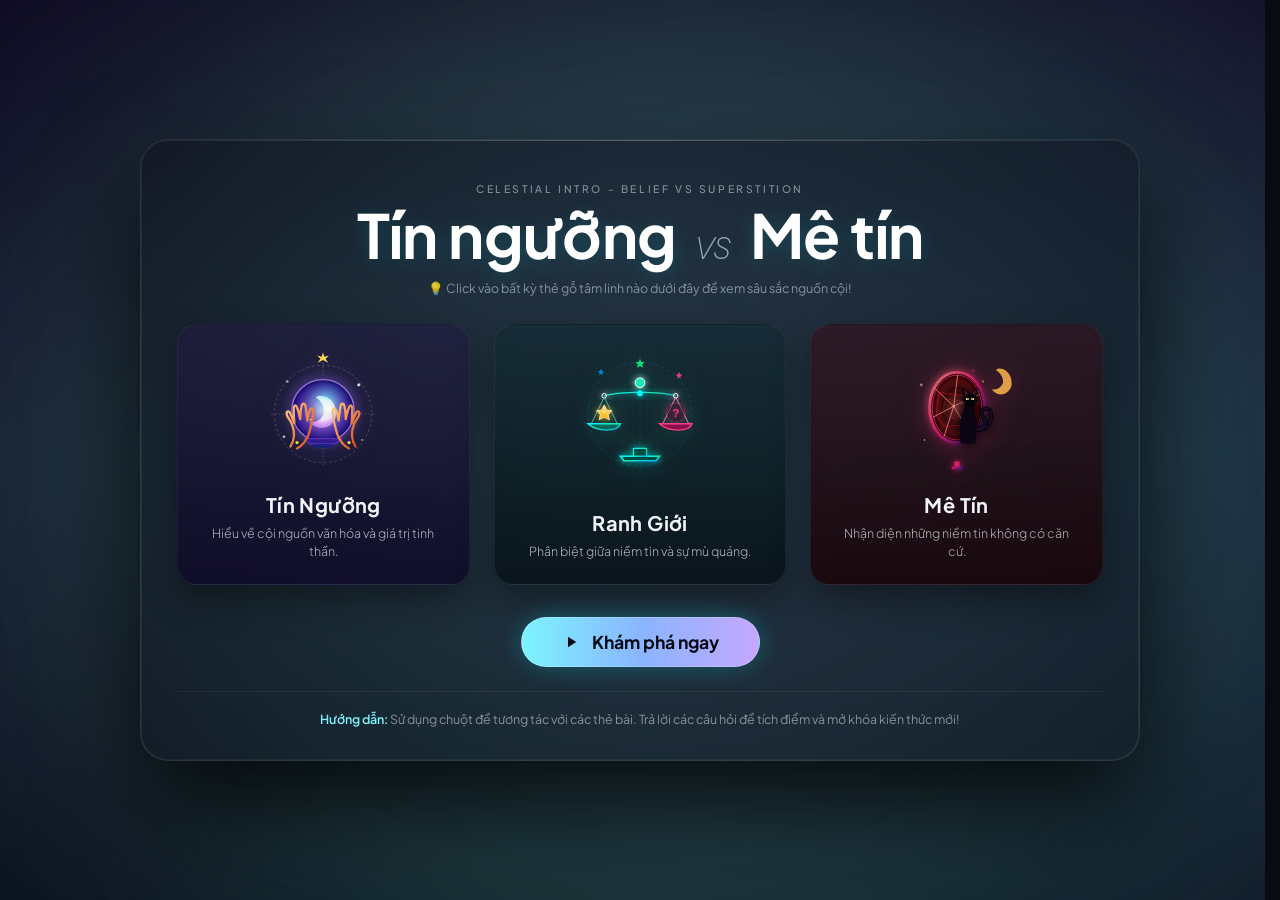
==== commit bd985aa9: "done" ====
--- a/game.html
+++ b/game.html
@@ -15,76 +15,293 @@
       href="https://fonts.googleapis.com/css2?family=Cormorant+Garamond:ital,wght@0,500;0,600;0,700;1,500&family=DM+Sans:ital,opsz,wght@0,9..40,400;0,9..40,500;0,9..40,600&display=swap"
       rel="stylesheet"
     />
+    <link
+      href="https://fonts.googleapis.com/css2?family=Playfair+Display:ital,wght@0,700;0,900;1,700&family=Space+Grotesk:wght@400;500;600;700&display=swap"
+      rel="stylesheet"
+    />
   </head>
   <body>
     <!-- Trang chủ / vào game -->
+    <!-- Trang chủ / vào game -->
     <div class="screen-intro" id="screenIntro" aria-hidden="false">
-      <div class="screen-intro__aurora" aria-hidden="true"></div>
-      <div class="screen-intro__grid" aria-hidden="true"></div>
-      <div class="screen-intro__orb screen-intro__orb--1" aria-hidden="true"></div>
-      <div class="screen-intro__orb screen-intro__orb--2" aria-hidden="true"></div>
-      <div class="screen-intro__orb screen-intro__orb--3" aria-hidden="true"></div>
-
-      <div class="screen-intro__frame">
-        <header class="screen-intro__top">
-          <div class="screen-intro__logo">
-            <span class="screen-intro__logo-icon" aria-hidden="true">◇</span>
-            <span class="screen-intro__logo-text">SPST · C6</span>
-          </div>
-          <div class="screen-intro__pills" aria-hidden="true">
-            <span class="screen-intro__pill">Quest</span>
-            <span class="screen-intro__pill screen-intro__pill--live">Live</span>
-          </div>
-        </header>
-
-        <div class="screen-intro__body">
-          <p class="screen-intro__eyebrow">Minigame phân loại</p>
-          <h1 class="screen-intro__title">
-            <span class="screen-intro__title-line">Tín ngưỡng</span>
-            <span class="screen-intro__title-vs">vs</span>
-            <span class="screen-intro__title-line screen-intro__title-line--accent">Mê tín</span>
+      <!-- Simulated Rotating Aurora Background -->
+      <div class="screen-intro__aurora-bg" aria-hidden="true"></div>
+      <div class="screen-intro__aurora-blob screen-intro__aurora-blob--1" aria-hidden="true"></div>
+      <div class="screen-intro__aurora-blob screen-intro__aurora-blob--2" aria-hidden="true"></div>
+      <div class="screen-intro__starry-overlay" aria-hidden="true"></div>
+
+      <!-- Main Glassmorphic Panel Container -->
+      <div id="main-glassmorphic-card" class="glass-panel">
+        <!-- Subtle white lighting reflection overlay -->
+        <div class="glass-panel__top-line"></div>
+        
+        <!-- Header Small Title -->
+        <div class="glass-panel__header">
+          <span class="glass-panel__eyebrow">Celestial Intro - Belief vs Superstition</span>
+        </div>
+
+        <!-- Huge Vietnamese Title -->
+        <div class="glass-panel__title-wrap">
+          <h1 class="glass-panel__title">
+            Tín ngưỡng <span class="glass-panel__title-vs">vs</span> Mê tín
           </h1>
-          <p class="screen-intro__lead">
-            Lật thẻ pastel đọc tình huống → xem clip (nút tròn góc phải) → chọn đúng loại. Đồng hồ chỉ chạy
-            <strong>sau khi lật thẻ</strong>, tạm dừng khi xem fullscreen.
+        </div>
+
+        <!-- Quick hint for card clicks -->
+        <div class="glass-panel__hint-text">
+          💡 Click vào bất kỳ thẻ gỗ tâm linh nào dưới đây để xem sâu sắc nguồn cội!
+        </div>
+
+        <!-- Three Central Cards Block -->
+        <div class="glass-panel__cards-grid">
+          
+          <!-- Card 1: Tín Ngưỡng -->
+          <div id="intro-card-tin-nguong" class="intro-card intro-card--belief" role="button" tabindex="0">
+            <!-- Hover lighting effect -->
+            <div class="intro-card__glow"></div>
+            <div class="intro-card__border-top"></div>
+            <div class="intro-card__border-bottom"></div>
+
+            <!-- Icon Block (CrystalBallSVG) -->
+            <div class="intro-card__icon-wrap">
+              <svg viewBox="0 0 200 200" class="svg-icon svg-icon--purple" fill="none" xmlns="http://www.w3.org/2000/svg">
+                <defs>
+                  <filter id="glow-purple" x="-20%" y="-20%" width="140%" height="140%">
+                    <feGaussianBlur stdDeviation="8" result="blur" />
+                    <feComposite in="SourceGraphic" in2="blur" operator="over" />
+                  </filter>
+                  <radialGradient id="sphere-grad" cx="50%" cy="50%" r="50%">
+                    <stop offset="0%" stop-color="#d1c4e9" stop-opacity="0.9" />
+                    <stop offset="40%" stop-color="#7e57c2" stop-opacity="0.85" />
+                    <stop offset="85%" stop-color="#311b92" stop-opacity="0.9" />
+                    <stop offset="100%" stop-color="#12005e" stop-opacity="0.95" />
+                  </radialGradient>
+                  <linearGradient id="hand-grad" x1="0%" y1="0%" x2="100%" y2="100%">
+                    <stop offset="0%" stop-color="#ffcc80" />
+                    <stop offset="100%" stop-color="#d84315" />
+                  </linearGradient>
+                  <radialGradient id="aurora-inner" cx="55%" cy="35%" r="45%">
+                    <stop offset="0%" stop-color="#00f5ff" stop-opacity="0.8" />
+                    <stop offset="100%" stop-color="#000000" stop-opacity="0" />
+                  </radialGradient>
+                </defs>
+                <g stroke="#ffffff" stroke-opacity="0.3" stroke-width="1">
+                  <line x1="100" y1="20" x2="100" y2="180" stroke-dasharray="3,3" />
+                  <line x1="20" y1="100" x2="180" y2="100" stroke-dasharray="3,3" />
+                  <circle cx="100" cy="100" r="75" stroke-dasharray="4,4" />
+                </g>
+                <path d="M100,5 L102,12 L109,10 L104,15 L108,21 L100,17 L92,21 L96,15 L91,10 L98,12 Z" fill="#ffd54f" />
+                <circle cx="45" cy="50" r="2" fill="#fff" opacity="0.6" />
+                <circle cx="155" cy="55" r="2.5" fill="#fff" opacity="0.8" />
+                <circle cx="160" cy="140" r="1.5" fill="#fff" opacity="0.5" />
+                <circle cx="40" cy="135" r="2" fill="#fff" opacity="0.7" />
+                <g filter="url(#glow-purple)">
+                  <circle cx="100" cy="95" r="48" fill="url(#sphere-grad)" stroke="#9575cd" stroke-width="2" />
+                  <circle cx="100" cy="95" r="46" fill="url(#aurora-inner)" style="mix-blend-mode: screen;" />
+                  <path d="M94,72 C112,72 121,85 120,102 C119,114 109,122 96,121 C90,121 82,117 79,112 C88,114 99,109 101,98 C102,87 96,78 89,75 C91,73 93,72 94,72 Z" fill="#fff" style="mix-blend-mode: overlay;" opacity="0.8" />
+                  <path d="M110,85 L112,90 L117,92 L112,94 L110,99 L108,94 L103,92 L108,90 Z" fill="#fffde7" />
+                  <path d="M82,105 L83,108 L86,109 L83,110 L82,113 L81,110 L78,109 L81,108 Z" fill="#ffd54f" />
+                </g>
+                <path d="M72,138 L128,138 L120,146 L80,146 Z" fill="#311b92" stroke="#5e35b1" stroke-width="2" />
+                <rect x="85" y="146" width="30" height="6" rx="2" fill="#1a237e" />
+                <g stroke="url(#hand-grad)" stroke-width="3.5" stroke-linecap="round" stroke-linejoin="round" fill="none">
+                  <path d="M50,150 C55,142 58,130 52,115 C49,107 43,105 44,98 C45,95 48,95 50,100 C52,104 56,114 56,114 C56,114 55,102 55,92 C55,86 58,85 60,90 C62,94 65,108 65,108 C65,108 65,96 67,88 C68,83 72,83 73,88 C74,93 76,110 76,110 C76,110 78,98 80,94 C82,90 85,91 85,96 C85,102 82,118 78,131 C74,142 66,150 60,153" />
+                  <path d="M150,150 C145,142 142,130 148,115 C151,107 157,105 156,98 C155,95 152,95 150,100 C148,104 144,114 144,114 C144,114 145,102 145,92 C145,86 142,85 140,90 C138,94 135,108 135,108 C135,108 135,96 133,88 C132,83 128,83 127,88 C126,93 124,110 124,110 C124,110 122,98 120,94 C118,90 115,91 115,96 C115,102 118,118 122,131 C126,142 134,150 140,153" />
+                </g>
+                <circle cx="60" cy="144" r="2.5" fill="#ffd54f" class="animate-ping-slow" />
+                <circle cx="140" cy="144" r="2.5" fill="#ffd54f" class="animate-ping-slow" />
+              </svg>
+            </div>
+
+            <!-- Card Content -->
+            <div class="intro-card__content">
+              <h3 class="intro-card__title">Tín Ngưỡng</h3>
+              <p class="intro-card__desc">Hiểu về cội nguồn văn hóa và giá trị tinh thần.</p>
+            </div>
+          </div>
+
+          <!-- Card 2: Ranh Giới -->
+          <div id="intro-card-ranh-gioi" class="intro-card intro-card--teal" role="button" tabindex="0">
+            <!-- Hover lighting effect -->
+            <div class="intro-card__glow"></div>
+            <div class="intro-card__border-top"></div>
+            <div class="intro-card__border-bottom"></div>
+
+            <!-- Icon Block (ScaleSVG) -->
+            <div class="intro-card__icon-wrap">
+              <svg viewBox="0 0 200 200" class="svg-icon svg-icon--teal" fill="none" xmlns="http://www.w3.org/2000/svg">
+                <defs>
+                  <filter id="glow-teal" x="-20%" y="-20%" width="140%" height="140%">
+                    <feGaussianBlur stdDeviation="6" result="blur" />
+                    <feComposite in="SourceGraphic" in2="blur" operator="over" />
+                  </filter>
+                  <linearGradient id="metal-grad" x1="0%" y1="0%" x2="100%" y2="100%">
+                    <stop offset="0%" stop-color="#00f5ff" />
+                    <stop offset="50%" stop-color="#1de9b6" />
+                    <stop offset="100%" stop-color="#00b0ff" />
+                  </linearGradient>
+                  <linearGradient id="gold-grad" x1="0%" y1="0%" x2="0%" y2="100%">
+                    <stop offset="0%" stop-color="#ffe082" />
+                    <stop offset="100%" stop-color="#ffb300" />
+                  </linearGradient>
+                </defs>
+                <g stroke="#00f5ff" stroke-opacity="0.2" stroke-width="1">
+                  <circle cx="100" cy="100" r="80" stroke-dasharray="5,5" />
+                  <circle cx="100" cy="100" r="50" stroke-dasharray="3,3" />
+                  <line x1="100" y1="10" x2="100" y2="190" stroke-dasharray="2,2" />
+                </g>
+                <path d="M100,15 L102,20 L107,20 L103,24 L105,29 L100,26 L95,29 L97,24 L93,20 L98,20 Z" fill="#00e676" />
+                <path d="M40,30 L41.5,34 L45,34.5 L42,37 L43,40.5 L40,38.5 L37,40.5 L38,37 L35,34.5 L38.5,34 Z" fill="#0288d1" />
+                <path d="M160,35 L161.5,39 L165,39.5 L162,42 L163,45.5 L160,43.5 L157,45.5 L158,42 L155,39.5 L158.5,39 Z" fill="#ec407a" />
+                <g filter="url(#glow-teal)">
+                  <path d="M70,165 L130,165 L125,172 L75,172 Z" fill="#004d40" stroke="url(#metal-grad)" stroke-width="2.5" />
+                  <rect x="90" y="153" width="20" height="12" rx="1" fill="#004d40" stroke="url(#metal-grad)" stroke-width="2" />
+                  <line x1="100" y1="52" x2="100" y2="153" stroke="url(#metal-grad)" stroke-width="5.5" stroke-linecap="round" />
+                  <circle cx="100" cy="52" r="7.5" fill="#1de9b6" stroke="#fff" stroke-width="1.5" />
+                </g>
+                <g filter="url(#glow-teal)">
+                  <path d="M45,71 C70,64 130,64 155,71 L155,73 C130,66 70,66 45,73 Z" fill="url(#metal-grad)" />
+                  <circle cx="100" cy="68" r="4.5" fill="#00f5ff" />
+                  <circle cx="45" cy="72" r="3.5" fill="none" stroke="#fff" stroke-width="1.5" />
+                  <circle cx="155" cy="72" r="3.5" fill="none" stroke="#fff" stroke-width="1.5" />
+                </g>
+                <g>
+                  <line x1="45" y1="74" x2="25" y2="115" stroke="#4db6ac" stroke-width="1.5" />
+                  <line x1="45" y1="74" x2="65" y2="115" stroke="#4db6ac" stroke-width="1.5" />
+                  <path d="M20,115 L70,115 C66,128 34,128 20,115 Z" fill="#00695c" stroke="url(#metal-grad)" stroke-width="2" />
+                  <g filter="drop-shadow(0px 0px 6px rgba(255, 179, 0, 0.8))" class="animate-bounce-slow">
+                    <path d="M45,86 L49,94 L57,95 L51,101 L53,109 L45,105 L37,109 L39,101 L33,95 L41,94 Z" fill="url(#gold-grad)" stroke="#fff" stroke-width="1" />
+                    <circle cx="45" cy="97" r="1.5" fill="#fff" />
+                  </g>
+                </g>
+                <g>
+                  <line x1="155" y1="74" x2="135" y2="115" stroke="#ff80ab" stroke-width="1.5" />
+                  <line x1="155" y1="74" x2="175" y2="115" stroke="#ff80ab" stroke-width="1.5" />
+                  <path d="M130,115 L180,115 C176,128 144,128 130,115 Z" fill="#880e4f" stroke="#ff4081" stroke-width="2" />
+                  <g filter="drop-shadow(0px 0px 7px rgba(236, 64, 122, 0.9))" class="animate-bounce-slow2">
+                    <circle cx="155" cy="98" r="14" fill="#14061a" stroke="#ec407a" stroke-width="1.5" stroke-dasharray="3,1" opacity="0.4" />
+                    <text x="155" y="104" text-anchor="middle" font-size="18" font-weight="bold" fill="#ff4081" font-family="sans-serif">?</text>
+                  </g>
+                </g>
+              </svg>
+            </div>
+
+            <!-- Card Content -->
+            <div class="intro-card__content">
+              <h3 class="intro-card__title">Ranh Giới</h3>
+              <p class="intro-card__desc">Phân biệt giữa niềm tin và sự mù quáng.</p>
+            </div>
+          </div>
+
+          <!-- Card 3: Mê Tín -->
+          <div id="intro-card-me-tin" class="intro-card intro-card--rose" role="button" tabindex="0">
+            <!-- Hover lighting effect -->
+            <div class="intro-card__glow"></div>
+            <div class="intro-card__border-top"></div>
+            <div class="intro-card__border-bottom"></div>
+
+            <!-- Icon Block (MirrorCatSVG) -->
+            <div class="intro-card__icon-wrap">
+              <svg viewBox="0 0 200 200" class="svg-icon svg-icon--rose" fill="none" xmlns="http://www.w3.org/2000/svg">
+                <defs>
+                  <filter id="glow-crimson" x="-20%" y="-20%" width="140%" height="140%">
+                    <feGaussianBlur stdDeviation="6" result="blur" />
+                    <feComposite in="SourceGraphic" in2="blur" operator="over" />
+                  </filter>
+                  <radialGradient id="mirror-shards" cx="50%" cy="50%" r="50%">
+                    <stop offset="0%" stop-color="#ff8a80" stop-opacity="0.4" />
+                    <stop offset="60%" stop-color="#b71c1c" stop-opacity="0.2" />
+                    <stop offset="100%" stop-color="#2c0003" stop-opacity="1" />
+                  </radialGradient>
+                  <linearGradient id="bronze-frame" x1="0%" y1="0%" x2="100%" y2="100%">
+                    <stop offset="0%" stop-color="#e57373" />
+                    <stop offset="50%" stop-color="#c2185b" />
+                    <stop offset="100%" stop-color="#311b92" />
+                  </linearGradient>
+                </defs>
+                <circle cx="140" cy="50" r="1.5" fill="#ffeb3b" opacity="0.6" />
+                <circle cx="50" cy="140" r="1" fill="#fff" opacity="0.8" />
+                <circle cx="45" cy="55" r="2" fill="#fff" opacity="0.5" />
+                <path d="M123,30 L125,32 L128,31 L126,33 L127,36 L125,34 L122,35 L124,33 Z" fill="#e91e63" opacity="0.7" class="animate-pulse" stroke-width="0.5" />
+                <path d="M164,30 C178,30 185,42 184,55 C183,63 176,70 167,70 C162,70 156,66 154,62 C161,63 169,59 171,51 C171,43 166,35 160,33 C162,31 163,30 164,30 Z" fill="#ffb74d" opacity="0.85" />
+                <g filter="url(#glow-crimson)">
+                  <path d="M100,125 L100,175 C100,178 96,181 92,181 L92,185 C92,185 108,185 108,185 L108,181 C104,181 100,178 100,175 Z" fill="url(#bronze-frame)" />
+                  <circle cx="100" cy="177" r="4.5" fill="#d81b60" />
+                  <ellipse cx="100" cy="90" rx="42" ry="54" fill="#150005" stroke="url(#bronze-frame)" stroke-width="4.5" />
+                  <ellipse cx="100" cy="90" rx="38" ry="50" fill="url(#mirror-shards)" stroke="#ff4081" stroke-width="1" />
+                </g>
+                <g stroke="#ff8a80" stroke-width="1.5" stroke-opacity="0.8">
+                  <circle cx="95" cy="88" r="1.5" fill="#fff" />
+                  <line x1="95" y1="88" x2="65" y2="60" />
+                  <line x1="95" y1="88" x2="135" y2="70" />
+                  <line x1="95" y1="88" x2="120" y2="130" />
+                  <line x1="95" y1="88" x2="80" y2="135" />
+                  <line x1="95" y1="88" x2="63" y2="105" />
+                  <line x1="95" y1="88" x2="101" y2="40" />
+                  <path d="M83,77 L110,81 L108,105 L89,107 L78,95 Z" fill="none" stroke="#ff5252" stroke-width="0.8" stroke-dasharray="2,2" />
+                  <path d="M72,67 L118,73 L113,117 L81,119 L68,102 Z" fill="none" stroke="#ff1744" stroke-width="0.8" />
+                </g>
+                <g filter="drop-shadow(0px 3px 8px rgba(0,0,0,0.95))">
+                  <path d="M128,125 C132,125 152,124 153,105 C154,88 138,89 138,98 C138,105 146,108 144,115 C142,122 134,121 127,126" stroke="#05030a" stroke-width="6" stroke-linecap="round" />
+                  <path d="M128,125 C132,125 152,124 153,105 C154,88 138,89 138,98 C138,105 146,108 144,115 C142,122 134,121 127,126" stroke="#2a1b40" stroke-width="2.5" stroke-linecap="round" opacity="0.6" />
+                  <path d="M106,145 C101,112 110,88 116,84 C118,83 121,84 123,88 C128,95 132,118 128,145 Z" fill="#05030a" />
+                  <path d="M106,145 C101,112 110,88 116,84 C118,83 121,84 123,88 C128,95 132,118 128,145 Z" fill="#130921" opacity="0.4" />
+                  <circle cx="120" cy="78" r="11" fill="#05030a" />
+                  <polygon points="110,72 109,58 118,68" fill="#05030a" />
+                  <polygon points="112,71 111,62 117,68" fill="#ff4081" opacity="0.3" />
+                  <polygon points="122,68 131,58 130,72" fill="#05030a" />
+                  <polygon points="123,68 129,62 128,71" fill="#ff4081" opacity="0.3" />
+                  <ellipse cx="116" cy="77" rx="2.5" ry="1.5" fill="#ffe082" transform="rotate(-5, 116, 77)" />
+                  <circle cx="116.5" cy="77" r="0.7" fill="#000" />
+                  <ellipse cx="124" cy="77" rx="2.5" ry="1.5" fill="#ffe082" transform="rotate(5, 124, 77)" />
+                  <circle cx="123.5" cy="77" r="0.7" fill="#000" />
+                  <line x1="112" y1="81" x2="103" y2="82" stroke="#fff" stroke-width="0.5" opacity="0.3" />
+                  <line x1="112" y1="83" x2="104" y2="86" stroke="#fff" stroke-width="0.5" opacity="0.3" />
+                  <line x1="127" y1="81" x2="136" y2="82" stroke="#fff" stroke-width="0.5" opacity="0.3" />
+                  <line x1="127" y1="83" x2="135" y2="86" stroke="#fff" stroke-width="0.5" opacity="0.3" />
+                </g>
+              </svg>
+            </div>
+
+            <!-- Card Content -->
+            <div class="intro-card__content">
+              <h3 class="intro-card__title">Mê Tín</h3>
+              <p class="intro-card__desc">Nhận diện những niềm tin không có căn cứ.</p>
+            </div>
+          </div>
+
+        </div>
+
+        <!-- Bottom Button "Khám phá ngay" -->
+        <div class="glass-panel__actions">
+          <button type="button" id="introEnterBtn" class="explore-btn">
+            <span class="explore-btn__glow"></span>
+            <svg class="explore-btn__icon" viewBox="0 0 24 24" fill="currentColor">
+              <path d="M8 5v14l11-7z"/>
+            </svg>
+            Khám phá ngay
+          </button>
+        </div>
+
+        <!-- Guides Footer Line -->
+        <div class="glass-panel__footer">
+          <p class="glass-panel__guide-text">
+            <strong>Hướng dẫn:</strong> Sử dụng chuột để tương tác với các thẻ bài. Trả lời các câu hỏi để tích điểm và mở khóa kiến thức mới!
           </p>
-
-          <div class="screen-intro__cards-preview" aria-hidden="true">
-            <div class="screen-intro__mini screen-intro__mini--a"></div>
-            <div class="screen-intro__mini screen-intro__mini--b"></div>
-            <div class="screen-intro__mini screen-intro__mini--c"></div>
-          </div>
-
-          <ul class="screen-intro__rules">
-            <li><strong>3 cấp độ</strong> — Dễ 30s · Vừa 20s · Khó 10s mỗi câu</li>
-            <li><strong>Điểm</strong> theo độ khó thẻ; popup giải thích hai phía sau mỗi lượt</li>
-            <li><strong>Clip</strong> chỉ phát khi phóng to; đóng lại để tiếp tục chọn</li>
-          </ul>
-
-          <p class="screen-intro__error" id="introErrorLine" hidden></p>
-
-          <div class="screen-intro__actions">
-            <button type="button" class="screen-intro__btn screen-intro__btn--primary" id="introEnterBtn">
-              <span class="screen-intro__btn-glow" aria-hidden="true"></span>
-              <span class="screen-intro__btn-label">Vào game</span>
-              <span class="screen-intro__btn-arrow" aria-hidden="true">▶</span>
-            </button>
-          </div>
-        </div>
-
-        <footer class="screen-intro__footer">
-          <div class="screen-intro__xp-bar" aria-hidden="true">
-            <span class="screen-intro__xp-fill"></span>
-          </div>
-          <div class="screen-intro__ticker" aria-hidden="true">
-            <div class="screen-intro__ticker-inner">
-              <span>Lật thẻ</span><span class="dot"></span><span>Phóng to</span><span class="dot"></span
-              ><span>Chọn đáp án</span><span class="dot"></span><span>Popup giải thích</span><span class="dot"></span>
-              <span>Lật thẻ</span><span class="dot"></span><span>Phóng to</span><span class="dot"></span
-              ><span>Chọn đáp án</span><span class="dot"></span><span>Popup giải thích</span>
-            </div>
-          </div>
-        </footer>
+        </div>
+
+      </div>
+
+      <!-- Popup chi tiết về thẻ bài khi click vào (Tín Ngưỡng / Ranh Giới / Mê Tín) -->
+      <div id="introCardDetailPopup" class="intro-detail-popup" hidden>
+        <div class="intro-detail-popup__backdrop" id="introDetailCloseBackdrop"></div>
+        <div class="intro-detail-popup__dialog">
+          <button type="button" class="intro-detail-popup__close" id="introDetailCloseBtn">×</button>
+          <div class="intro-detail-popup__content">
+            <h2 id="introDetailTitle" class="intro-detail-popup__title"></h2>
+            <div id="introDetailBody" class="intro-detail-popup__body"></div>
+          </div>
+        </div>
       </div>
     </div>
 
@@ -103,7 +320,9 @@
       </div>
       <header class="top-bar">
         <div class="brand">
-          <span class="brand__mark" aria-hidden="true">◇</span>
+          <div class="brand__mark">
+            <img src="images/logo.png" alt="MLN131 Logo" style="width:32px;height:32px;object-fit:contain;border-radius:4px;">
+          </div>
           <div class="brand__text">
             <span class="brand__tag">Quest</span>
             <h1>Tín ngưỡng vs mê tín</h1>
@@ -116,7 +335,7 @@
                 <path fill="currentColor" d="M3 9v6h4l5 5V4L7 9H3zm13.5 3c0-1.77-1.02-3.29-2.5-4.03v8.05c1.48-.73 2.5-2.25 2.5-4.02zM14 3.23v2.06c2.89.86 5 3.54 5 6.71s-2.11 5.85-5 6.71v2.06c4.01-.91 7-4.49 7-8.77s-2.99-7.86-7-8.77z"/>
               </svg>
             </button>
-            <input type="range" id="volumeSlider" min="0" max="1" step="0.01" value="0.4" style="width: 80px; accent-color: var(--gold); cursor: pointer;" title="Âm lượng">
+            <input type="range" id="volumeSlider" min="0" max="1" step="0.01" value="0.7" style="width: 80px; accent-color: var(--gold); cursor: pointer;" title="Âm lượng">
             <audio id="bgMusic" loop preload="auto">
               <source src="media/songs/background.mp3" type="audio/mpeg">
             </audio>
@@ -144,9 +363,42 @@
       </header>
 
       <main class="layout">
-        <section class="panel panel--left panel--glow" aria-labelledby="leftHeading">
+        <section class="panel panel--left panel--glow panel--hints" aria-labelledby="leftHeading">
           <div class="panel__head">
-            <h2 id="leftHeading">Thẻ tình huống</h2>
+            <h2 id="leftHeading">Gợi ý phân loại</h2>
+          </div>
+
+          <div class="answer-side__deep">
+            <div class="answer-side__compare">
+              <div class="answer-side__tile answer-side__tile--a">
+                <span class="answer-side__tile-tag">A</span>
+                <p class="answer-side__tile-head">Tín ngưỡng đúng đắn</p>
+                <p class="answer-side__tile-body">
+                  Nghi thức, lễ hội, tôn giáo… <strong>lành mạnh</strong>, công khai, không lợi dụng nỗi sợ để
+                  moi tiền.
+                </p>
+              </div>
+              <div class="answer-side__tile answer-side__tile--b">
+                <span class="answer-side__tile-tag">B</span>
+                <p class="answer-side__tile-head">Mê tín dị đoan</p>
+                <p class="answer-side__tile-body">
+                  Hứa chữa bệnh / đổi vận chắc chắn, <strong>dọa tang</strong>, ép tiền "giải hạn", mua bán linh
+                  nghiệm.
+                </p>
+              </div>
+            </div>
+            <ul class="answer-side__checklist">
+              <li>Có <strong>ép tài chính</strong> hoặc hứa hẹn phi lý → thường nghiêng về B.</li>
+              <li>Chỉ là <strong>tập quán văn hóa</strong>, tôn trọng, không trục lợi → thường nghiêng về A.</li>
+              <li>Không chắc: đọc lại mô tả trên thẻ pastel và clip (nếu có).</li>
+            </ul>
+            <p class="answer-side__note">Mỗi câu chỉ một đáp án đúng theo nội dung học phần.</p>
+          </div>
+        </section>
+
+        <section class="panel panel--middle panel--glow" aria-labelledby="middleHeading">
+          <div class="panel__head">
+            <h2 id="middleHeading">Thẻ tình huống</h2>
             <p class="panel__step" id="cardStep"></p>
           </div>
 
@@ -234,7 +486,7 @@
               <li>Tự nguyện</li>
               <li>Minh bạch</li>
               <li>Không dọa nạt</li>
-              <li>Không bán “thần thánh”</li>
+              <li>Không bán "thần thánh"</li>
             </ul>
             <p class="answer-side__lead">
               Hai cực phân loại — đọc tình huống kỹ, xem clip nếu cần, rồi chọn <strong>A</strong> hoặc
@@ -262,34 +514,6 @@
               <span class="answer-g__chev" aria-hidden="true">›</span>
             </button>
           </div>
-
-          <div class="answer-side__deep">
-            <h3 class="answer-side__deep-title">Gợi ý phân loại</h3>
-            <div class="answer-side__compare">
-              <div class="answer-side__tile answer-side__tile--a">
-                <span class="answer-side__tile-tag">A</span>
-                <p class="answer-side__tile-head">Tín ngưỡng đúng đắn</p>
-                <p class="answer-side__tile-body">
-                  Nghi thức, lễ hội, tôn giáo… <strong>lành mạnh</strong>, công khai, không lợi dụng nỗi sợ để
-                  moi tiền.
-                </p>
-              </div>
-              <div class="answer-side__tile answer-side__tile--b">
-                <span class="answer-side__tile-tag">B</span>
-                <p class="answer-side__tile-head">Mê tín dị đoan</p>
-                <p class="answer-side__tile-body">
-                  Hứa chữa bệnh / đổi vận chắc chắn, <strong>dọa tang</strong>, ép tiền “giải hạn”, mua bán linh
-                  nghiệm.
-                </p>
-              </div>
-            </div>
-            <ul class="answer-side__checklist">
-              <li>Có <strong>ép tài chính</strong> hoặc hứa hẹn phi lý → thường nghiêng về B.</li>
-              <li>Chỉ là <strong>tập quán văn hóa</strong>, tôn trọng, không trục lợi → thường nghiêng về A.</li>
-              <li>Không chắc: đọc lại mô tả trên thẻ pastel và clip (nếu có).</li>
-            </ul>
-            <p class="answer-side__note">Mỗi câu chỉ một đáp án đúng theo nội dung học phần.</p>
-          </div>
         </section>
       </main>
     </div>
@@ -356,6 +580,15 @@
           </article>
         </div>
 
+        <!-- Unified Explanation for Theory Questions -->
+        <div id="resultPopupTheoryExplanation" style="margin: 1.25rem 0; padding: 1.25rem; border-radius: 16px; border: 1px solid rgba(255,255,255,0.08); background: rgba(255,255,255,0.03); text-align: left;" hidden>
+          <span style="font-family: var(--font-display); font-size: 0.72rem; font-weight: 800; letter-spacing: 0.12em; text-transform: uppercase; color: var(--gold); display: block; margin-bottom: 8px;">Giải thích lý thuyết</span>
+          <p id="resultTheoryExplanationText" style="margin: 0; font-size: 0.9rem; line-height: 1.55; color: rgba(238,240,255,0.92);"></p>
+        </div>
+
+        <!-- Summary Stats and Table for Complete State -->
+        <div id="resultPopupSummary" style="margin: 14px 24px; text-align: left;" hidden></div>
+
         <p class="result-popup__footnote" id="resultPopupFootnote"></p>
 
         <div class="result-popup__actions">
--- a/css/styles.css
+++ b/css/styles.css
@@ -42,12 +42,13 @@
   box-sizing: border-box;
 }
 
-html,
+html {
+  height: 100%;
+  scrollbar-gutter: stable;
+}
+
 body {
   height: 100%;
-}
-
-body {
   margin: 0;
   font-family: var(--font);
   color: var(--text);
@@ -93,15 +94,13 @@
   height: 46px;
   display: grid;
   place-items: center;
-  font-weight: 800;
-  font-size: 1rem;
-  font-family: var(--font-display);
   border-radius: 14px;
-  background: linear-gradient(145deg, rgba(124, 244, 255, 0.95), rgba(196, 168, 255, 0.85));
-  color: #0a0a14;
+  background: linear-gradient(145deg, rgba(10, 8, 22, 0.9), rgba(18, 12, 38, 0.95));
+  border: 1px solid rgba(200, 148, 42, 0.35);
   box-shadow:
-    0 0 0 1px rgba(255, 255, 255, 0.2) inset,
-    0 10px 32px rgba(124, 244, 255, 0.25);
+    0 0 0 1px rgba(255, 255, 255, 0.06) inset,
+    0 10px 32px rgba(200, 148, 42, 0.18);
+  overflow: hidden;
 }
 
 .brand__tag {
@@ -218,16 +217,45 @@
 /* --- Layout --- */
 .layout {
   display: grid;
-  grid-template-columns: minmax(280px, 1fr) minmax(300px, 420px);
+  grid-template-columns: 0.85fr 1.1fr 0.85fr;
   gap: 1.25rem 1.75rem;
   padding: 1.25rem 1.5rem 2rem;
-  max-width: 1200px;
+  max-width: 1400px;
   margin: 0 auto;
   align-items: start;
 }
 
-@media (max-width: 880px) {
+@media (max-width: 1024px) {
   .layout {
+    grid-template-columns: 1.05fr 1fr;
+  }
+
+  .panel--hints {
+    grid-column: span 2;
+  }
+}
+
+@media (max-width: 768px) {
+  .layout {
+    grid-template-columns: 1fr;
+  }
+
+  .panel--hints {
+    grid-column: span 1;
+  }
+}
+
+/* Câu hỏi lý thuyết: ẩn cột gợi ý, thu về 2 cột */
+.layout[data-card-type="theory"] {
+  grid-template-columns: 1.05fr 1.1fr;
+}
+
+.layout[data-card-type="theory"] .panel--hints {
+  display: none;
+}
+
+@media (max-width: 768px) {
+  .layout[data-card-type="theory"] {
     grid-template-columns: 1fr;
   }
 }
@@ -255,7 +283,8 @@
 }
 
 /* Cột chọn đáp án: thêm gợi ý, đỡ trống */
-.panel--answers {
+.panel--answers,
+.panel--hints {
   display: flex;
   flex-direction: column;
   gap: 0.85rem;
@@ -457,7 +486,7 @@
 }
 
 .flip-master {
-  --card-cap-h: min(85vh, 85dvh, 85svh);
+  --card-cap-h: min(76.5vh, 76.5dvh, 76.5svh);
   position: relative;
   width: min(100%, calc(var(--card-cap-h) * 9 / 16));
   max-height: var(--card-cap-h);
@@ -949,31 +978,39 @@
   0% {
     transform: scale(1);
   }
+
   40% {
     transform: scale(1.02);
   }
+
   100% {
     transform: scale(1);
   }
 }
 
 @keyframes shake-wrong {
+
   0%,
   100% {
     transform: translateX(0);
   }
+
   15% {
     transform: translateX(-10px);
   }
+
   30% {
     transform: translateX(8px);
   }
+
   45% {
     transform: translateX(-6px);
   }
+
   60% {
     transform: translateX(5px);
   }
+
   75% {
     transform: translateX(-3px);
   }
@@ -1130,6 +1167,7 @@
   from {
     opacity: 0;
   }
+
   to {
     opacity: 1;
   }
@@ -1140,7 +1178,7 @@
   z-index: 1;
   width: min(560px, 100%);
   max-height: min(88vh, 720px);
-  overflow: auto;
+  overflow: hidden;
   padding: 1.35rem 1.35rem 1.25rem;
   border-radius: 22px;
   border: 1px solid rgba(255, 255, 255, 0.12);
@@ -1149,11 +1187,35 @@
   animation: result-dialog-in 0.4s cubic-bezier(0.22, 1, 0.36, 1) forwards;
 }
 
+/* Custom scrollbars for modal containers to look sleek and prevent native OS thick scrollbars */
+.screen-intro__frame::-webkit-scrollbar {
+  width: 6px;
+}
+
+.screen-intro__frame::-webkit-scrollbar-track {
+  background: transparent;
+}
+
+.screen-intro__frame::-webkit-scrollbar-thumb {
+  background: rgba(255, 255, 255, 0.16);
+  border-radius: 99px;
+}
+
+.screen-intro__frame::-webkit-scrollbar-thumb:hover {
+  background: rgba(255, 255, 255, 0.3);
+}
+
+.screen-intro__frame {
+  scrollbar-width: thin;
+  scrollbar-color: rgba(255, 255, 255, 0.16) transparent;
+}
+
 @keyframes result-dialog-in {
   from {
     opacity: 0;
     transform: translateY(16px) scale(0.96);
   }
+
   to {
     opacity: 1;
     transform: translateY(0) scale(1);
@@ -1337,9 +1399,11 @@
   from {
     opacity: 0;
   }
+
   30% {
     opacity: 1;
   }
+
   to {
     opacity: 0;
   }
@@ -1355,420 +1419,699 @@
   align-items: center;
   justify-content: center;
   min-height: 100dvh;
-  padding: 1rem;
+  padding: 1.25rem;
   font-family: var(--font-display), "DM Sans", system-ui, sans-serif;
   color: #e8e6ff;
   overflow: hidden;
-  background: radial-gradient(ellipse 100% 80% at 50% -20%, rgba(124, 244, 255, 0.15), transparent 55%),
-    radial-gradient(ellipse 80% 60% at 100% 50%, rgba(196, 168, 255, 0.12), transparent 45%),
-    linear-gradient(165deg, #070714 0%, #101028 40%, #0a0818 100%);
+  user-select: none;
+  -webkit-user-select: none;
 }
 
 .screen-intro[hidden] {
   display: none !important;
 }
 
-.screen-intro__aurora {
-  position: absolute;
-  inset: -20%;
-  pointer-events: none;
-  background: conic-gradient(
-    from 200deg at 50% 50%,
-    rgba(124, 244, 255, 0.06),
-    rgba(196, 168, 255, 0.08),
-    rgba(255, 158, 200, 0.05),
-    rgba(124, 244, 255, 0.06)
-  );
-  animation: intro-aurora 14s linear infinite;
-}
-
-@keyframes intro-aurora {
-  to {
-    transform: rotate(360deg);
-  }
-}
-
-.screen-intro__grid {
+/* Simulated Rotating Aurora Background */
+.screen-intro__aurora-bg {
   position: absolute;
   inset: 0;
-  pointer-events: none;
-  opacity: 0.12;
-  background-image:
-    linear-gradient(rgba(255, 255, 255, 0.04) 1px, transparent 1px),
-    linear-gradient(90deg, rgba(255, 255, 255, 0.04) 1px, transparent 1px);
-  background-size: 48px 48px;
-  mask-image: radial-gradient(ellipse 70% 60% at 50% 40%, black, transparent);
-}
-
-.screen-intro__orb {
+  background: linear-gradient(to bottom, #0a051d 0%, #051125 50%, #010815 100%);
+  z-index: 0;
+}
+
+.screen-intro__aurora-blob {
   position: absolute;
   border-radius: 50%;
-  filter: blur(40px);
   pointer-events: none;
-  opacity: 0.5;
-}
-
-.screen-intro__orb--1 {
-  width: 200px;
-  height: 200px;
-  background: #7cf4ff;
-  top: 10%;
-  left: 5%;
-  animation: intro-float 8s ease-in-out infinite;
-}
-
-.screen-intro__orb--2 {
-  width: 280px;
-  height: 280px;
-  background: #c4a8ff;
-  bottom: 15%;
-  right: 0;
-  animation: intro-float 10s ease-in-out infinite reverse;
-}
-
-.screen-intro__orb--3 {
-  width: 120px;
-  height: 120px;
-  background: #ff9ecd;
-  top: 40%;
-  right: 15%;
-  animation: intro-float 6s ease-in-out infinite 1s;
-}
-
-@keyframes intro-float {
-  0%,
+  z-index: 0;
+}
+
+.screen-intro__aurora-blob--1 {
+  top: -25%;
+  left: -25%;
+  width: 150%;
+  height: 150%;
+  background: gradient(radial, 50% 50%, 0, 50% 50%, 40%, from(rgba(0, 245, 255, 0.12)), to(transparent));
+  background: radial-gradient(circle at center, rgba(124, 244, 255, 0.15) 0%, rgba(74, 222, 128, 0.1) 40%, rgba(196, 168, 255, 0.05) 70%, transparent 100%);
+  filter: blur(130px);
+  animation: aurora-spin-1 40s linear infinite;
+}
+
+.screen-intro__aurora-blob--2 {
+  bottom: -33%;
+  right: -33%;
+  width: 140%;
+  height: 140%;
+  background: radial-gradient(circle at center, rgba(196, 168, 255, 0.12) 0%, rgba(124, 244, 255, 0.1) 45%, rgba(255, 107, 157, 0.08) 75%, transparent 100%);
+  filter: blur(140px);
+  animation: aurora-spin-2 35s linear infinite;
+}
+
+.screen-intro__starry-overlay {
+  position: absolute;
+  inset: 0;
+  background: radial-gradient(ellipse at center, rgba(255, 255, 255, 0.12) 0%, rgba(0, 0, 0, 0) 80%);
+  mix-blend-mode: screen;
+  pointer-events: none;
+  z-index: 0;
+}
+
+@keyframes aurora-spin-1 {
+  0% {
+    transform: rotate(0deg) scale(1);
+  }
+
+  50% {
+    transform: rotate(180deg) scale(1.15);
+  }
+
   100% {
-    transform: translate(0, 0);
-  }
+    transform: rotate(360deg) scale(1);
+  }
+}
+
+@keyframes aurora-spin-2 {
+  0% {
+    transform: rotate(360deg) scale(1.1);
+  }
+
   50% {
-    transform: translate(12px, -18px);
-  }
-}
-
-.screen-intro__frame {
+    transform: rotate(180deg) scale(0.9);
+  }
+
+  100% {
+    transform: rotate(0deg) scale(1.1);
+  }
+}
+
+/* Glassmorphic Panel Card */
+.glass-panel {
   position: relative;
-  z-index: 2;
-  width: min(520px, 100%);
-  max-height: min(92dvh, 900px);
-  overflow: auto;
+  z-index: 10;
+  width: min(1000px, 100%);
+  max-height: min(94dvh, 850px);
+  overflow-y: auto;
+  overflow-x: hidden;
+  border-radius: 28px;
+  backdrop-filter: blur(24px);
+  -webkit-backdrop-filter: blur(24px);
+  background: rgba(10, 12, 26, 0.42);
+  border: 1px solid rgba(255, 255, 255, 0.1);
+  padding: 2.25rem 2.25rem 2rem;
   display: flex;
   flex-direction: column;
-  border-radius: 28px;
-  border: 1px solid rgba(255, 255, 255, 0.12);
-  background: linear-gradient(165deg, rgba(22, 22, 44, 0.88), rgba(12, 12, 28, 0.92));
   box-shadow:
-    0 0 0 1px rgba(124, 244, 255, 0.06) inset,
-    0 32px 80px rgba(0, 0, 0, 0.55);
-  backdrop-filter: blur(16px);
-}
-
-.screen-intro__top {
-  display: flex;
-  align-items: center;
-  justify-content: space-between;
-  padding: 1rem 1.25rem 0.75rem;
-  border-bottom: 1px solid rgba(255, 255, 255, 0.06);
-}
-
-.screen-intro__logo {
-  display: flex;
-  align-items: center;
-  gap: 0.5rem;
-}
-
-.screen-intro__logo-icon {
-  font-size: 1.1rem;
+    0 40px 100px rgba(0, 0, 0, 0.85),
+    0 0 0 1px rgba(255, 255, 255, 0.05) inset,
+    0 0 80px rgba(0, 245, 255, 0.04);
+  transition: border-color 0.5s ease, box-shadow 0.5s ease;
+  scrollbar-width: thin;
+  scrollbar-color: rgba(255, 255, 255, 0.1) transparent;
+}
+
+.glass-panel::-webkit-scrollbar {
+  width: 6px;
+}
+
+.glass-panel::-webkit-scrollbar-track {
+  background: transparent;
+}
+
+.glass-panel::-webkit-scrollbar-thumb {
+  background: rgba(255, 255, 255, 0.12);
+  border-radius: 99px;
+}
+
+.glass-panel:hover {
+  border-color: rgba(255, 255, 255, 0.15);
+}
+
+.glass-panel__top-line {
+  position: absolute;
+  top: 0;
+  left: 0;
+  right: 0;
+  height: 1.5px;
+  background: linear-gradient(90deg, transparent, rgba(255, 255, 255, 0.22), transparent);
+}
+
+.glass-panel__header {
+  text-align: center;
+  margin-bottom: 0.25rem;
+}
+
+.glass-panel__eyebrow {
+  font-size: 0.65rem;
+  font-weight: 500;
+  color: #cbd5e1;
+  letter-spacing: 0.25em;
+  text-transform: uppercase;
+  font-family: var(--font-display);
+  display: inline-block;
+  opacity: 0.6;
+  transition: opacity 0.3s, color 0.3s;
+}
+
+.glass-panel__eyebrow:hover {
+  opacity: 0.95;
   color: var(--accent);
 }
 
-.screen-intro__logo-text {
-  font-size: 0.72rem;
-  font-weight: 800;
-  letter-spacing: 0.14em;
-  text-transform: uppercase;
-  color: rgba(255, 255, 255, 0.55);
-}
-
-.screen-intro__pills {
-  display: flex;
-  gap: 0.35rem;
-}
-
-.screen-intro__pill {
-  font-size: 0.58rem;
-  font-weight: 800;
-  letter-spacing: 0.12em;
-  text-transform: uppercase;
-  padding: 0.28rem 0.55rem;
-  border-radius: 999px;
-  background: rgba(255, 255, 255, 0.06);
-  border: 1px solid rgba(255, 255, 255, 0.1);
-  color: rgba(255, 255, 255, 0.55);
-}
-
-.screen-intro__pill--live {
-  border-color: rgba(251, 113, 133, 0.45);
-  color: #fda4af;
-  box-shadow: 0 0 16px rgba(251, 113, 133, 0.2);
-}
-
-.screen-intro__body {
-  padding: 1.35rem 1.35rem 1.25rem;
+.glass-panel__title-wrap {
   text-align: center;
-}
-
-.screen-intro__eyebrow {
-  margin: 0 0 0.65rem;
-  font-size: 0.65rem;
-  font-weight: 800;
-  letter-spacing: 0.22em;
-  text-transform: uppercase;
-  color: var(--accent);
-}
-
-.screen-intro__title {
-  margin: 0 0 1rem;
+  margin-bottom: 1.5rem;
+}
+
+.glass-panel__title {
+  margin: 0;
+  font-family: var(--font-display);
+  font-size: clamp(2rem, 5.5vw, 3.8rem);
+  font-weight: 700;
+  color: #fff;
+  letter-spacing: -0.01em;
+  line-height: 1.1;
+  text-shadow: 0 4px 20px rgba(0, 245, 255, 0.16);
+}
+
+.glass-panel__title-vs {
+  font-family: var(--font);
+  font-weight: 100;
+  color: #94a3b8;
+  font-size: 0.65em;
+  font-style: italic;
+  margin: 0 0.5rem;
+}
+
+.glass-panel__hint-text {
+  text-align: center;
+  margin-top: -0.75rem;
+  margin-bottom: 1.75rem;
+  font-size: 0.78rem;
+  color: rgba(148, 163, 184, 0.85);
+  animation: pulse 2.5s infinite;
+}
+
+/* Three Cards Block */
+.glass-panel__cards-grid {
+  display: grid;
+  grid-template-columns: repeat(3, 1fr);
+  gap: 1.5rem;
+  margin-bottom: 2rem;
+  position: relative;
+  z-index: 20;
+}
+
+.intro-card {
+  position: relative;
+  cursor: pointer;
+  border-radius: 20px;
+  padding: 1.5rem 1.25rem;
   display: flex;
   flex-direction: column;
   align-items: center;
-  gap: 0.15rem;
-}
-
-.screen-intro__title-line {
-  font-size: clamp(1.75rem, 6vw, 2.45rem);
-  font-weight: 800;
-  letter-spacing: -0.04em;
-  line-height: 1.05;
-  background: linear-gradient(135deg, #fff 0%, #c4d4ff 100%);
-  -webkit-background-clip: text;
-  background-clip: text;
-  color: transparent;
-}
-
-.screen-intro__title-line--accent {
-  background: linear-gradient(135deg, #ff9ecd, #c4a8ff, #7cf4ff);
-  -webkit-background-clip: text;
-  background-clip: text;
-}
-
-.screen-intro__title-vs {
-  font-size: 0.75rem;
-  font-weight: 800;
-  letter-spacing: 0.35em;
-  color: rgba(255, 255, 255, 0.35);
-}
-
-.screen-intro__lead {
-  margin: 0 auto 1.25rem;
-  font-size: 0.88rem;
-  line-height: 1.65;
-  font-weight: 500;
-  color: var(--intro-muted);
-  max-width: 38em;
-}
-
-.screen-intro__lead strong {
-  color: #fff;
+  justify-content: space-between;
+  text-align: center;
+  border: 1px solid rgba(255, 255, 255, 0.05);
+  background: linear-gradient(180deg, rgba(30, 25, 60, 0.65) 0%, rgba(15, 12, 38, 0.85) 100%);
+  box-shadow: 0 15px 35px rgba(0, 0, 0, 0.4);
+  transition: transform 0.35s cubic-bezier(0.25, 1, 0.5, 1), border-color 0.35s ease, box-shadow 0.35s ease;
+  overflow: hidden;
+}
+
+.intro-card__glow {
+  position: absolute;
+  inset: 0;
+  opacity: 0;
+  transition: opacity 0.3s ease;
+  pointer-events: none;
+  z-index: 1;
+}
+
+.intro-card:hover {
+  transform: translateY(-8px) scale(1.025);
+  border-color: rgba(255, 255, 255, 0.12);
+  box-shadow: 0 20px 45px rgba(0, 0, 0, 0.6);
+}
+
+.intro-card:hover .intro-card__glow {
+  opacity: 1;
+}
+
+.intro-card__border-top {
+  position: absolute;
+  top: 0;
+  left: 0;
+  width: 100%;
+  height: 2px;
+  transform: scaleX(0);
+  transition: transform 0.5s ease;
+  transform-origin: left;
+  z-index: 2;
+}
+
+.intro-card__border-bottom {
+  position: absolute;
+  bottom: 0;
+  right: 0;
+  width: 100%;
+  height: 2px;
+  transform: scaleX(0);
+  transition: transform 0.5s ease;
+  transform-origin: right;
+  z-index: 2;
+}
+
+.intro-card:hover .intro-card__border-top,
+.intro-card:hover .intro-card__border-bottom {
+  transform: scaleX(1);
+}
+
+/* Card 1: Belief theme */
+.intro-card--belief {
+  background: linear-gradient(180deg, rgba(34, 28, 66, 0.65) 0%, rgba(16, 11, 40, 0.88) 100%);
+}
+
+.intro-card--belief .intro-card__glow {
+  background: radial-gradient(circle at center, rgba(149, 117, 205, 0.15) 0%, transparent 70%);
+}
+
+.intro-card--belief .intro-card__border-top {
+  background: linear-gradient(90deg, #9575cd, #7e57c2);
+}
+
+.intro-card--belief .intro-card__border-bottom {
+  background: linear-gradient(270deg, #7e57c2, #9575cd);
+}
+
+.intro-card--belief:hover {
+  box-shadow: 0 20px 45px rgba(126, 87, 194, 0.18);
+  border-color: rgba(149, 117, 205, 0.35);
+}
+
+/* Card 2: Teal theme */
+.intro-card--teal {
+  background: linear-gradient(180deg, rgba(17, 42, 50, 0.65) 0%, rgba(7, 19, 23, 0.88) 100%);
+}
+
+.intro-card--teal .intro-card__glow {
+  background: radial-gradient(circle at center, rgba(29, 233, 182, 0.15) 0%, transparent 70%);
+}
+
+.intro-card--teal .intro-card__border-top {
+  background: linear-gradient(90deg, #1de9b6, #00b0ff);
+}
+
+.intro-card--teal .intro-card__border-bottom {
+  background: linear-gradient(270deg, #00b0ff, #1de9b6);
+}
+
+.intro-card--teal:hover {
+  box-shadow: 0 20px 45px rgba(29, 233, 182, 0.18);
+  border-color: rgba(29, 233, 182, 0.35);
+}
+
+/* Card 3: Rose theme */
+.intro-card--rose {
+  background: linear-gradient(180deg, rgba(51, 17, 27, 0.65) 0%, rgba(25, 5, 9, 0.88) 100%);
+}
+
+.intro-card--rose .intro-card__glow {
+  background: radial-gradient(circle at center, rgba(255, 64, 129, 0.15) 0%, transparent 70%);
+}
+
+.intro-card--rose .intro-card__border-top {
+  background: linear-gradient(90deg, #ff4081, #d81b60);
+}
+
+.intro-card--rose .intro-card__border-bottom {
+  background: linear-gradient(270deg, #d81b60, #ff4081);
+}
+
+.intro-card--rose:hover {
+  box-shadow: 0 20px 45px rgba(255, 64, 129, 0.18);
+  border-color: rgba(255, 64, 129, 0.35);
+}
+
+/* Icon Block */
+.intro-card__icon-wrap {
+  width: 130px;
+  height: 130px;
+  display: flex;
+  align-items: center;
+  justify-content: center;
+  margin-bottom: 0.85rem;
+  transition: transform 0.3s ease;
+  z-index: 2;
+  position: relative;
+}
+
+.intro-card:hover .intro-card__icon-wrap {
+  transform: scale(1.06);
+}
+
+.svg-icon {
+  width: 100%;
+  height: 100%;
+  display: block;
+}
+
+.svg-icon--purple {
+  filter: drop-shadow(0 0 12px rgba(126, 87, 194, 0.25));
+}
+
+.svg-icon--teal {
+  filter: drop-shadow(0 0 12px rgba(29, 233, 182, 0.25));
+}
+
+.svg-icon--rose {
+  filter: drop-shadow(0 0 12px rgba(255, 64, 129, 0.25));
+}
+
+.intro-card__content {
+  z-index: 2;
+  position: relative;
+}
+
+.intro-card__title {
+  font-family: var(--font-display);
+  font-size: 1.25rem;
   font-weight: 700;
-}
-
-.screen-intro__cards-preview {
+  color: #f1f5f9;
+  margin: 0 0 0.45rem;
+  letter-spacing: 0.02em;
+  transition: color 0.3s;
+}
+
+.intro-card--belief:hover .intro-card__title {
+  color: #b39ddb;
+}
+
+.intro-card--teal:hover .intro-card__title {
+  color: #a7ffeb;
+}
+
+.intro-card--rose:hover .intro-card__title {
+  color: #ff80ab;
+}
+
+.intro-card__desc {
+  font-size: 0.78rem;
+  font-weight: 300;
+  line-height: 1.45;
+  color: rgba(226, 232, 240, 0.76);
+  padding: 0 0.25rem;
+  margin: 0;
+}
+
+/* Explore Button */
+.glass-panel__actions {
   display: flex;
   justify-content: center;
-  gap: 0.5rem;
-  margin-bottom: 1.25rem;
-}
-
-.screen-intro__mini {
-  width: 36px;
-  height: 52px;
-  border-radius: 8px;
-  box-shadow: 0 8px 20px rgba(0, 0, 0, 0.35);
-}
-
-.screen-intro__mini--a {
-  background: linear-gradient(145deg, #ffd6ec, #ffc2e0);
-  transform: rotate(-8deg);
-}
-
-.screen-intro__mini--b {
-  background: linear-gradient(145deg, #d4f4ff, #b8e8ff);
-  transform: translateY(-6px);
-}
-
-.screen-intro__mini--c {
-  background: linear-gradient(145deg, #e6ffd9, #c8f5a8);
-  transform: rotate(8deg);
-}
-
-.screen-intro__rules {
-  margin: 0 auto 1.25rem;
-  padding: 0.85rem 1rem;
-  max-width: 100%;
-  text-align: left;
-  list-style: none;
-  border-radius: 16px;
-  background: rgba(0, 0, 0, 0.25);
-  border: 1px solid rgba(255, 255, 255, 0.08);
-}
-
-.screen-intro__rules li {
+  margin-bottom: 1.5rem;
   position: relative;
-  padding-left: 1.1rem;
-  margin-bottom: 0.55rem;
-  font-size: 0.8rem;
-  line-height: 1.45;
-  color: rgba(255, 255, 255, 0.78);
-}
-
-.screen-intro__rules li:last-child {
-  margin-bottom: 0;
-}
-
-.screen-intro__rules li::before {
-  content: "▹";
-  position: absolute;
-  left: 0;
-  color: var(--accent);
-  font-size: 0.65rem;
-}
-
-.screen-intro__rules strong {
-  color: #fff;
-}
-
-.screen-intro__error {
-  margin: 0 0 1rem;
-  font-size: 0.82rem;
-  color: #fb7185;
-}
-
-.screen-intro__actions {
-  display: flex;
-  justify-content: center;
-}
-
-.screen-intro__btn--primary {
+  z-index: 20;
+}
+
+.explore-btn {
   position: relative;
   display: inline-flex;
   align-items: center;
-  gap: 0.65rem;
-  font-family: inherit;
-  font-size: 0.82rem;
+  justify-content: center;
+  gap: 0.75rem;
+  padding: 0.8rem 2.5rem;
+  font-family: var(--font-display), var(--font);
+  font-size: 1.1rem;
+  font-weight: 700;
+  border: 1px solid rgba(255, 255, 255, 0.2);
+  border-radius: 99px;
+  cursor: pointer;
+  color: #070a13;
+  background: linear-gradient(90deg, #7cf4ff, #8ab5ff 50%, #c4a8ff);
+  box-shadow: 0 0 25px rgba(0, 245, 255, 0.25);
+  transition: transform 0.25s cubic-bezier(0.25, 1, 0.5, 1), box-shadow 0.25s ease;
+  z-index: 1;
+}
+
+.explore-btn__icon {
+  width: 18px;
+  height: 18px;
+  transition: transform 0.3s ease;
+}
+
+.explore-btn:hover {
+  transform: scale(1.08);
+  box-shadow: 0 0 38px rgba(0, 245, 255, 0.45);
+}
+
+.explore-btn:hover .explore-btn__icon {
+  transform: scale(1.15) rotate(10deg);
+}
+
+.explore-btn:active {
+  transform: scale(0.96);
+}
+
+.explore-btn__glow {
+  position: absolute;
+  inset: -3px;
+  border-radius: inherit;
+  background: linear-gradient(90deg, #7cf4ff, #ff9ecd);
+  opacity: 0;
+  filter: blur(10px);
+  transition: opacity 0.3s ease;
+  z-index: -1;
+}
+
+.explore-btn:hover .explore-btn__glow {
+  opacity: 0.55;
+}
+
+/* Guides Footer */
+.glass-panel__footer {
+  border-top: 1px solid rgba(255, 255, 255, 0.06);
+  padding-top: 1.1rem;
+  text-align: center;
+}
+
+.glass-panel__guide-text {
+  font-size: 0.78rem;
+  color: rgba(226, 232, 240, 0.55);
+  line-height: 1.5;
+  max-width: 680px;
+  margin: 0 auto;
+}
+
+.glass-panel__guide-text strong {
+  color: var(--accent);
+  font-weight: 600;
+}
+
+/* Intro Details Popup */
+.intro-detail-popup {
+  position: fixed;
+  inset: 0;
+  z-index: 12000;
+  display: grid;
+  place-items: center;
+  padding: 1.25rem;
+  box-sizing: border-box;
+}
+
+.intro-detail-popup[hidden] {
+  display: none !important;
+}
+
+.intro-detail-popup__backdrop {
+  position: absolute;
+  inset: 0;
+  background: rgba(4, 4, 12, 0.84);
+  backdrop-filter: blur(12px);
+  animation: result-bg-in 0.3s ease forwards;
+}
+
+.intro-detail-popup__dialog {
+  position: relative;
+  z-index: 1;
+  width: min(600px, 100%);
+  max-height: min(85vh, 640px);
+  overflow: hidden;
+  padding: 2.25rem 2rem 2rem;
+  border-radius: 24px;
+  border: 1px solid rgba(255, 255, 255, 0.12);
+  background: linear-gradient(165deg, rgba(32, 32, 56, 0.98), rgba(14, 14, 34, 0.99));
+  box-shadow: 0 40px 100px rgba(0, 0, 0, 0.85);
+  animation: result-dialog-in 0.4s cubic-bezier(0.22, 1, 0.36, 1) forwards;
+  display: flex;
+  flex-direction: column;
+}
+
+.intro-detail-popup__close {
+  position: absolute;
+  top: 1rem;
+  right: 1.25rem;
+  background: transparent;
+  border: none;
+  font-size: 2.2rem;
+  font-weight: 300;
+  color: rgba(255, 255, 255, 0.45);
+  cursor: pointer;
+  transition: color 0.2s, transform 0.2s;
+  line-height: 1;
+  padding: 4px;
+}
+
+.intro-detail-popup__close:hover {
+  color: #fff;
+  transform: rotate(90deg);
+}
+
+.intro-detail-popup__content {
+  overflow-y: auto;
+  overflow-x: hidden;
+  padding-right: 0.5rem;
+  flex: 1;
+  scrollbar-width: thin;
+  scrollbar-color: rgba(255, 255, 255, 0.15) transparent;
+}
+
+.intro-detail-popup__content::-webkit-scrollbar {
+  width: 5px;
+}
+
+.intro-detail-popup__content::-webkit-scrollbar-track {
+  background: transparent;
+}
+
+.intro-detail-popup__content::-webkit-scrollbar-thumb {
+  background: rgba(255, 255, 255, 0.16);
+  border-radius: 99px;
+}
+
+.intro-detail-popup__title {
+  font-family: var(--font-display);
+  font-size: 1.65rem;
   font-weight: 800;
-  letter-spacing: 0.06em;
+  color: var(--accent);
+  margin: 0 0 1.25rem;
+  border-left: 4px solid var(--accent);
+  padding-left: 0.75rem;
+  line-height: 1.2;
+  letter-spacing: -0.02em;
+}
+
+.intro-detail-popup__body {
+  font-size: 0.9rem;
+  line-height: 1.65;
+  color: rgba(226, 232, 240, 0.92);
+}
+
+.intro-detail-popup__body p {
+  margin: 0 0 1rem;
+}
+
+.intro-detail-popup__subtitle {
+  font-family: var(--font-display);
+  font-weight: 800;
+  font-size: 0.92rem;
+  color: var(--gold);
+  margin: 1.25rem 0 0.65rem;
   text-transform: uppercase;
-  padding: 1rem 1.75rem 1rem 1.5rem;
-  border: none;
-  border-radius: 999px;
-  cursor: pointer;
-  color: #0a0a14;
-  background: linear-gradient(135deg, #7cf4ff, #c4a8ff);
-  box-shadow: 0 14px 44px rgba(124, 244, 255, 0.35);
-  transition: transform 0.25s cubic-bezier(0.22, 1, 0.36, 1), box-shadow 0.25s ease;
-}
-
-.screen-intro__btn-glow {
-  position: absolute;
-  inset: -2px;
-  border-radius: inherit;
-  background: linear-gradient(135deg, #7cf4ff, #ff9ecd);
-  opacity: 0;
-  z-index: -1;
-  filter: blur(12px);
-  transition: opacity 0.3s ease;
-}
-
-.screen-intro__btn--primary:hover:not(:disabled) .screen-intro__btn-glow {
-  opacity: 0.55;
-}
-
-.screen-intro__btn--primary:hover:not(:disabled) {
-  transform: translateY(-3px) scale(1.02);
-  box-shadow: 0 18px 50px rgba(196, 168, 255, 0.4);
-}
-
-.screen-intro__btn-arrow {
-  font-size: 0.75rem;
-  opacity: 0.85;
-}
-
-.screen-intro__btn:disabled {
-  opacity: 0.45;
-  cursor: not-allowed;
-}
-
-.screen-intro__footer {
-  margin-top: auto;
-  border-top: 1px solid rgba(255, 255, 255, 0.06);
-}
-
-.screen-intro__xp-bar {
-  height: 4px;
-  margin: 0 1.25rem;
-  border-radius: 999px;
-  background: rgba(255, 255, 255, 0.06);
-  overflow: hidden;
-}
-
-.screen-intro__xp-fill {
-  display: block;
-  height: 100%;
-  width: 72%;
-  border-radius: inherit;
-  background: linear-gradient(90deg, #7cf4ff, #c4a8ff, #ff9ecd);
-  animation: intro-xp-shine 3s ease-in-out infinite;
-}
-
-@keyframes intro-xp-shine {
+  letter-spacing: 0.08em;
+}
+
+.intro-detail-popup__body ul {
+  margin: 0 0 1.25rem;
+  padding-left: 1.25rem;
+  list-style-type: square;
+}
+
+.intro-detail-popup__body li {
+  margin-bottom: 0.55rem;
+}
+
+.intro-detail-popup__body li::marker {
+  color: var(--accent);
+}
+
+.intro-detail-popup__body strong {
+  color: #fff;
+  font-weight: 600;
+}
+
+/* Extra animations for SVGs */
+.animate-ping-slow {
+  animation: ping 3.5s cubic-bezier(0, 0, 0.2, 1) infinite;
+}
+
+.animate-bounce-slow {
+  animation: bounce-slow 3s ease-in-out infinite;
+}
+
+.animate-bounce-slow2 {
+  animation: bounce-slow 3.6s ease-in-out infinite 0.3s;
+}
+
+@keyframes bounce-slow {
+
   0%,
   100% {
-    filter: brightness(1);
-  }
+    transform: translateY(0);
+  }
+
   50% {
-    filter: brightness(1.15);
-  }
-}
-
-.screen-intro__ticker {
-  padding: 0.55rem 0;
-  overflow: hidden;
-  background: rgba(0, 0, 0, 0.28);
-}
-
-.screen-intro__ticker-inner {
-  display: flex;
-  white-space: nowrap;
-  width: max-content;
-  animation: intro-ticker 24s linear infinite;
-  font-size: 0.58rem;
-  font-weight: 700;
-  letter-spacing: 0.2em;
-  text-transform: uppercase;
-  color: rgba(124, 244, 255, 0.4);
-}
-
-.screen-intro__ticker-inner .dot {
-  width: 3px;
-  height: 3px;
-  border-radius: 50%;
-  background: var(--accent);
-  margin: 0 1rem;
-  align-self: center;
-  flex-shrink: 0;
-  opacity: 0.6;
-}
-
-.screen-intro__ticker-inner span:not(.dot) {
-  padding: 0 0.1rem;
-}
-
-@keyframes intro-ticker {
-  from {
-    transform: translateX(0);
-  }
-  to {
-    transform: translateX(-50%);
+    transform: translateY(-6px);
+  }
+}
+
+/* Responsiveness */
+@media (max-width: 768px) {
+  .glass-panel__cards-grid {
+    grid-template-columns: 1fr;
+    gap: 1rem;
+  }
+
+  .glass-panel {
+    padding: 1.75rem 1.25rem 1.5rem;
+    max-height: min(92dvh, 750px);
+  }
+
+  .glass-panel__title {
+    font-size: 2.2rem;
+  }
+
+  .glass-panel__hint-text {
+    margin-bottom: 1.25rem;
+  }
+
+  .intro-card {
+    padding: 1.25rem 1rem;
+    flex-direction: row;
+    align-items: center;
+    text-align: left;
+    gap: 1rem;
+    justify-content: flex-start;
+  }
+
+  .intro-card__icon-wrap {
+    width: 90px;
+    height: 90px;
+    margin-bottom: 0;
+    flex-shrink: 0;
+  }
+
+  .intro-card__title {
+    font-size: 1.15rem;
+    margin-bottom: 0.25rem;
+  }
+
+  .intro-card__desc {
+    padding: 0;
+    font-size: 0.75rem;
+  }
+
+  .explore-btn {
+    padding: 0.75rem 2.25rem;
+    font-size: 1rem;
   }
 }
 
@@ -1942,6 +2285,7 @@
     filter: hue-rotate(0deg) saturate(1);
     transform: scale(1);
   }
+
   100% {
     filter: hue-rotate(25deg) saturate(1.15);
     transform: scale(1.03);
@@ -2002,13 +2346,16 @@
 }
 
 @keyframes viz-blob-float {
+
   0%,
   100% {
     transform: translate(0, 0) scale(1);
   }
+
   33% {
     transform: translate(3%, 4%) scale(1.06);
   }
+
   66% {
     transform: translate(-2%, 2%) scale(0.96);
   }
@@ -2053,36 +2400,43 @@
   left: 18%;
   animation-delay: 0s;
 }
+
 .screen-game__viz-sparkles span:nth-child(2) {
   top: 22%;
   right: 12%;
   animation-delay: 0.4s;
 }
+
 .screen-game__viz-sparkles span:nth-child(3) {
   top: 48%;
   left: 8%;
   animation-delay: 0.9s;
 }
+
 .screen-game__viz-sparkles span:nth-child(4) {
   bottom: 28%;
   right: 22%;
   animation-delay: 1.2s;
 }
+
 .screen-game__viz-sparkles span:nth-child(5) {
   top: 60%;
   right: 35%;
   animation-delay: 1.6s;
 }
+
 .screen-game__viz-sparkles span:nth-child(6) {
   bottom: 15%;
   left: 28%;
   animation-delay: 2s;
 }
+
 .screen-game__viz-sparkles span:nth-child(7) {
   top: 35%;
   left: 42%;
   animation-delay: 2.4s;
 }
+
 .screen-game__viz-sparkles span:nth-child(8) {
   bottom: 40%;
   left: 55%;
@@ -2090,15 +2444,18 @@
 }
 
 @keyframes sparkle-twinkle {
+
   0%,
   100% {
     opacity: 0;
     transform: scale(0.4);
   }
+
   35% {
     opacity: 0.85;
     transform: scale(1);
   }
+
   70% {
     opacity: 0;
     transform: scale(0.6);
@@ -2122,14 +2479,12 @@
   right: 0;
   bottom: 0;
   height: 2px;
-  background: linear-gradient(
-    90deg,
-    transparent,
-    rgba(124, 244, 255, 0.5),
-    rgba(196, 168, 255, 0.55),
-    rgba(255, 150, 200, 0.45),
-    transparent
-  );
+  background: linear-gradient(90deg,
+      transparent,
+      rgba(124, 244, 255, 0.5),
+      rgba(196, 168, 255, 0.55),
+      rgba(255, 150, 200, 0.45),
+      transparent);
   background-size: 200% 100%;
   animation: top-bar-shimmer 5s linear infinite;
   opacity: 0.85;
@@ -2157,11 +2512,13 @@
 }
 
 @keyframes brand-mark-pulse {
+
   0%,
   100% {
     transform: scale(1) rotate(0deg);
     filter: brightness(1);
   }
+
   50% {
     transform: scale(1.04) rotate(-3deg);
     filter: brightness(1.08);
@@ -2199,6 +2556,7 @@
       0 0 16px rgba(124, 244, 255, 0.15),
       0 0 0 1px rgba(255, 255, 255, 0.1) inset;
   }
+
   to {
     box-shadow:
       0 0 28px rgba(196, 168, 255, 0.28),
@@ -2219,10 +2577,12 @@
   0% {
     transform: scale(1);
   }
+
   35% {
     transform: scale(1.06);
     box-shadow: 0 0 28px rgba(124, 244, 255, 0.35);
   }
+
   100% {
     transform: scale(1);
   }
@@ -2253,11 +2613,13 @@
 }
 
 @keyframes timer-urgent-pulse {
+
   0%,
   100% {
     transform: scale(1);
     opacity: 1;
   }
+
   50% {
     transform: scale(1.08);
     opacity: 0.85;
@@ -2265,10 +2627,12 @@
 }
 
 @keyframes timer-bar-urgent {
+
   0%,
   100% {
     filter: brightness(1);
   }
+
   50% {
     filter: brightness(1.25);
   }
@@ -2286,6 +2650,7 @@
       0 0 0 1px rgba(124, 244, 255, 0.05) inset,
       0 0 60px rgba(124, 244, 255, 0.04);
   }
+
   to {
     box-shadow:
       var(--shadow),
@@ -2312,8 +2677,12 @@
   animation-delay: 0.06s;
 }
 
+#screenGame:not([hidden]) .panel--middle {
+  animation-delay: 0.12s;
+}
+
 #screenGame:not([hidden]) .panel--right {
-  animation-delay: 0.14s;
+  animation-delay: 0.18s;
 }
 
 @keyframes panel-enter {
@@ -2321,6 +2690,7 @@
     opacity: 0;
     transform: translateY(18px) scale(0.98);
   }
+
   to {
     opacity: 1;
     transform: translateY(0) scale(1);
@@ -2340,23 +2710,23 @@
   inset: -40% -60%;
   z-index: 0;
   pointer-events: none;
-  background: linear-gradient(
-    105deg,
-    transparent 40%,
-    rgba(255, 255, 255, 0.55) 48%,
-    rgba(255, 255, 255, 0.2) 52%,
-    transparent 60%
-  );
+  background: linear-gradient(105deg,
+      transparent 40%,
+      rgba(255, 255, 255, 0.55) 48%,
+      rgba(255, 255, 255, 0.2) 52%,
+      transparent 60%);
   transform: translateX(-100%) rotate(8deg);
   animation: flip-sheen-sweep 4.5s ease-in-out infinite;
   mix-blend-mode: soft-light;
 }
 
 @keyframes flip-sheen-sweep {
+
   0%,
   35% {
     transform: translateX(-100%) rotate(8deg);
   }
+
   60%,
   100% {
     transform: translateX(120%) rotate(8deg);
@@ -2372,13 +2742,45 @@
 }
 
 @keyframes hint-bob {
+
   0%,
   100% {
     transform: translateY(0);
   }
+
   50% {
     transform: translateY(-3px);
   }
+}
+
+/* === Câu hỏi lý thuyết: text to gấp 3 === */
+#screenGame:not([hidden]) .flip-card-3d__face--front[data-card-type="theory"] {
+  justify-content: flex-start;
+  gap: 0;
+  padding: 1.4rem 1.25rem 1.2rem;
+}
+
+#screenGame:not([hidden]) .flip-card-3d__face--front[data-card-type="theory"] .flip-front__title {
+  font-size: clamp(1.1rem, 3.2vw, 2.1rem);
+  line-height: 1.2;
+  font-weight: 900;
+  letter-spacing: -0.03em;
+  margin: 0.55rem 0 0.8rem;
+}
+
+#screenGame:not([hidden]) .flip-card-3d__face--front[data-card-type="theory"] .flip-front__desc {
+  font-size: clamp(1rem, 2.8vw, 1.85rem);
+  line-height: 1.4;
+  font-weight: 600;
+  flex: 1;
+}
+
+#screenGame:not([hidden]) .flip-card-3d__face--front[data-card-type="theory"] .flip-front__hint {
+  animation: none;
+  background: rgba(0, 0, 0, 0.08);
+  border-color: rgba(0, 0, 0, 0.1);
+  font-size: 0.7rem;
+  margin-top: 0.75rem;
 }
 
 #screenGame:not([hidden]) .flip-card-3d__face--back {
@@ -2395,13 +2797,11 @@
   z-index: 2;
   pointer-events: none;
   opacity: 0.04;
-  background: repeating-linear-gradient(
-    0deg,
-    transparent,
-    transparent 2px,
-    rgba(255, 255, 255, 0.06) 2px,
-    rgba(255, 255, 255, 0.06) 3px
-  );
+  background: repeating-linear-gradient(0deg,
+      transparent,
+      transparent 2px,
+      rgba(255, 255, 255, 0.06) 2px,
+      rgba(255, 255, 255, 0.06) 3px);
 }
 
 #screenGame:not([hidden]) .flip-expand-fab {
@@ -2419,6 +2819,7 @@
     transform: scale(0.5) rotate(-45deg);
     opacity: 0;
   }
+
   to {
     transform: scale(1) rotate(0);
     opacity: 1;
@@ -2431,11 +2832,13 @@
       0 0 0 2px rgba(124, 244, 255, 0.45),
       0 0 0 0 rgba(124, 244, 255, 0.35);
   }
+
   70% {
     box-shadow:
       0 0 0 2px rgba(124, 244, 255, 0.35),
       0 0 0 14px rgba(124, 244, 255, 0);
   }
+
   100% {
     box-shadow:
       0 0 0 2px rgba(124, 244, 255, 0.45),
@@ -2462,12 +2865,10 @@
   position: absolute;
   inset: 0;
   border-radius: inherit;
-  background: linear-gradient(
-    90deg,
-    transparent,
-    rgba(255, 255, 255, 0.45),
-    transparent
-  );
+  background: linear-gradient(90deg,
+      transparent,
+      rgba(255, 255, 255, 0.45),
+      transparent);
   background-size: 40% 100%;
   animation: progress-shine 2.2s ease-in-out infinite;
   opacity: 0.5;
@@ -2483,6 +2884,7 @@
   0% {
     transform: translateX(-100%);
   }
+
   100% {
     transform: translateX(250%);
   }
@@ -2496,22 +2898,22 @@
   content: "";
   position: absolute;
   inset: 0;
-  background: linear-gradient(
-    115deg,
-    transparent 35%,
-    rgba(255, 255, 255, 0.07) 48%,
-    transparent 62%
-  );
+  background: linear-gradient(115deg,
+      transparent 35%,
+      rgba(255, 255, 255, 0.07) 48%,
+      transparent 62%);
   transform: translateX(-120%);
   animation: answer-sweep 4s ease-in-out infinite;
   pointer-events: none;
 }
 
 @keyframes answer-sweep {
+
   0%,
   40% {
     transform: translateX(-120%);
   }
+
   70%,
   100% {
     transform: translateX(120%);
@@ -2573,6 +2975,7 @@
     transform: scale(0.6);
     opacity: 0;
   }
+
   100% {
     transform: scale(1);
     opacity: 1;
@@ -2605,6 +3008,7 @@
   from {
     box-shadow: 0 40px 100px rgba(0, 0, 0, 0.55);
   }
+
   to {
     box-shadow:
       0 44px 110px rgba(0, 0, 0, 0.58),
@@ -2620,6 +3024,7 @@
 }
 
 @media (prefers-reduced-motion: reduce) {
+
   body:has(#screenGame:not([hidden])) .app-bg,
   #screenGame:not([hidden]) .brand__mark,
   #screenGame:not([hidden]) .pill--active,
@@ -2654,3 +3059,1056 @@
     animation: none !important;
   }
 }
+
+/* Custom Option C and D styles */
+.answer-g--choice-c .answer-g__icon {
+  background: linear-gradient(135deg, rgba(167, 139, 250, 0.4), rgba(124, 244, 255, 0.2));
+  box-shadow: 0 0 0 1px rgba(167, 139, 250, 0.35) inset;
+  color: #c4a8ff;
+}
+
+.answer-g--choice-d .answer-g__icon {
+  background: linear-gradient(135deg, rgba(251, 191, 36, 0.4), rgba(255, 140, 200, 0.2));
+  box-shadow: 0 0 0 1px rgba(251, 191, 36, 0.35) inset;
+  color: #fbbf24;
+}
+
+#screenGame:not([hidden]) .answer-g--choice-c:not(:disabled) {
+  box-shadow: 0 0 40px rgba(167, 139, 250, 0.08);
+}
+
+#screenGame:not([hidden]) .answer-g--choice-d:not(:disabled) {
+  box-shadow: 0 0 40px rgba(251, 191, 36, 0.08);
+}
+
+/* ── GAME PLAY LIGHT PARCHMENT THEME OVERRIDES ── */
+body.game-active {
+  background:
+    radial-gradient(900px at 10% 0%, rgba(212, 175, 55, 0.12), transparent 55%),
+    radial-gradient(700px at 90% 10%, rgba(44, 95, 45, 0.08), transparent 45%),
+    radial-gradient(650px at 50% 100%, rgba(26, 42, 58, 0.08), transparent 42%),
+    linear-gradient(180deg, #FDFBF7 0%, #F5EFEB 100%) !important;
+  color: #1A2A3A !important;
+  font-family: "DM Sans", sans-serif !important;
+}
+
+body.game-active::before {
+  content: '' !important;
+  position: fixed !important;
+  inset: 0 !important;
+  background-image: url("data:image/svg+xml,%3Csvg viewBox='0 0 512 512' xmlns='http://www.w3.org/2000/svg'%3E%3Cfilter id='n'%3E%3CfeTurbulence type='fractalNoise' baseFrequency='0.75' numOctaves='4' stitchTiles='stitch'/%3E%3C/filter%3E%3Crect width='100%25' height='100%25' filter='url(%23n)'/%3E%3C/svg%3E") !important;
+  opacity: 0.022 !important;
+  pointer-events: none !important;
+  z-index: 1000 !important;
+}
+
+body.game-active .app-bg {
+  background: transparent !important;
+}
+
+body.game-active .screen-game__viz {
+  display: none !important;
+}
+
+/* Header / Top bar */
+body.game-active .top-bar {
+  background: rgba(255, 252, 247, 0.9) !important;
+  backdrop-filter: blur(20px) !important;
+  -webkit-backdrop-filter: blur(20px) !important;
+  color: #1A2A3A !important;
+  border-bottom: 2px solid rgba(26, 42, 58, 0.18) !important;
+  padding: 1rem 1.75rem !important;
+}
+
+body.game-active .top-bar h1 {
+  font-family: "Cormorant Garamond", serif !important;
+  font-size: 1.35rem !important;
+  font-weight: 700 !important;
+  color: #1A2A3A !important;
+  letter-spacing: -0.01em !important;
+}
+
+body.game-active .brand__tag {
+  font-family: "DM Sans", sans-serif !important;
+  font-size: 0.58rem !important;
+  font-weight: 700 !important;
+  letter-spacing: 0.14em !important;
+  color: #D4AF37 !important;
+}
+
+body.game-active .brand__mark {
+  background: #D4AF37 !important;
+  color: #FFFDF9 !important;
+  border-radius: 10px !important;
+  transform: rotate(45deg) !important;
+  box-shadow: 0 4px 12px rgba(212, 175, 55, 0.25) !important;
+}
+
+body.game-active .brand__mark span {
+  transform: rotate(-45deg) !important;
+  display: block;
+}
+
+/* Difficulty Pills */
+body.game-active .pill {
+  font-family: "DM Sans", sans-serif !important;
+  font-size: 0.8rem !important;
+  font-weight: 600 !important;
+  background: rgba(26, 42, 58, 0.05) !important;
+  border: 1px solid rgba(26, 42, 58, 0.15) !important;
+  color: #2A3C52 !important;
+  padding: 0.4rem 1rem !important;
+  border-radius: 99px !important;
+  transition: all 0.22s ease !important;
+}
+
+body.game-active .pill--active {
+  background: #D4AF37 !important;
+  color: #FFFDF9 !important;
+  border-color: #D4AF37 !important;
+  box-shadow: 0 4px 12px rgba(212, 175, 55, 0.25) !important;
+}
+
+body.game-active .pill:hover:not(.pill--active) {
+  background: rgba(26, 42, 58, 0.1) !important;
+  color: #1A2A3A !important;
+  border-color: rgba(26, 42, 58, 0.25) !important;
+}
+
+/* Audio control elements in header */
+body.game-active .audio-control button {
+  color: #2A3C52 !important;
+}
+
+body.game-active .audio-control button:hover {
+  color: #1A2A3A !important;
+}
+
+body.game-active .audio-control input[type="range"] {
+  accent-color: #D4AF37 !important;
+}
+
+/* Timer and Score board */
+body.game-active .question-timer__label,
+body.game-active .score-board__label {
+  font-family: "DM Sans", sans-serif !important;
+  font-size: 8px !important;
+  font-weight: 700 !important;
+  letter-spacing: 0.16em !important;
+  text-transform: uppercase !important;
+  color: #7A8A9A !important;
+}
+
+body.game-active .question-timer__sec,
+body.game-active .score-board__value {
+  font-family: "Cormorant Garamond", serif !important;
+  font-weight: 700 !important;
+  color: #1A2A3A !important;
+  background: none !important;
+  -webkit-background-clip: initial !important;
+  background-clip: initial !important;
+  text-shadow: none !important;
+}
+
+body.game-active .question-timer__sec {
+  font-size: 1.85rem !important;
+}
+
+body.game-active .score-board__value {
+  font-size: 1.6rem !important;
+}
+
+body.game-active .question-timer__bar {
+  background: rgba(212, 175, 55, 0.2) !important;
+  height: 3px !important;
+  border-radius: 2px !important;
+  margin-top: 4px !important;
+  box-shadow: none !important;
+}
+
+body.game-active .question-timer__fill {
+  background: #D4AF37 !important;
+  box-shadow: none !important;
+}
+
+body.game-active .question-timer--urgent .question-timer__sec {
+  color: #B86B73 !important;
+}
+
+body.game-active .question-timer--urgent .question-timer__fill {
+  background: #B86B73 !important;
+}
+
+body.game-active .score-board {
+  background: transparent !important;
+  border: none !important;
+  border-left: 1.5px solid rgba(26, 42, 58, 0.2) !important;
+  border-radius: 0 !important;
+  padding: 0 0 0 1.25rem !important;
+  gap: 0.15rem 0.5rem !important;
+  box-shadow: none !important;
+}
+
+body.game-active .score-board__meta {
+  font-family: "DM Sans", sans-serif !important;
+  font-size: 0.8rem !important;
+  color: #7A8A9A !important;
+}
+
+/* Panels - Sharp and solid */
+body.game-active .panel {
+  background: #FFFDF9 !important;
+  /* Solid warm ivory background */
+  border: 1px solid rgba(26, 42, 58, 0.22) !important;
+  /* Sharp solid border */
+  border-radius: 20px !important;
+  box-shadow: 0 16px 40px rgba(26, 42, 58, 0.05) !important;
+  /* Distinct shadow */
+  padding: 1.25rem 1.35rem 1.45rem !important;
+}
+
+body.game-active .panel--glow {
+  box-shadow: 0 16px 40px rgba(26, 42, 58, 0.05) !important;
+  animation: none !important;
+}
+
+body.game-active .panel__head {
+  background: #F5EFEB !important;
+  /* Flush warm header background to separate blocks */
+  border-bottom: 1.5px solid rgba(26, 42, 58, 0.2) !important;
+  margin: -1.25rem -1.35rem 1.25rem -1.35rem !important;
+  padding: 14px 18px 12px !important;
+}
+
+body.game-active .panel__head h2 {
+  font-family: "Cormorant Garamond", serif !important;
+  font-size: 1.18rem !important;
+  font-weight: 700 !important;
+  color: #1A2A3A !important;
+  background: none !important;
+  -webkit-background-clip: initial !important;
+  background-clip: initial !important;
+  letter-spacing: -0.01em !important;
+}
+
+body.game-active .panel__head p,
+body.game-active .panel__step {
+  font-family: "DM Sans", sans-serif !important;
+  font-size: 9px !important;
+  font-weight: 600 !important;
+  letter-spacing: 0.18em !important;
+  text-transform: uppercase !important;
+  color: #D4AF37 !important;
+  margin-top: 2px !important;
+}
+
+/* Hints Compare side */
+body.game-active .answer-side__tile {
+  padding: 1rem !important;
+  border-radius: 14px !important;
+  border: 1px solid rgba(26, 42, 58, 0.16) !important;
+  background: #FFFDF9 !important;
+  box-shadow: 0 4px 12px rgba(26, 42, 58, 0.02) !important;
+  position: relative !important;
+  overflow: hidden !important;
+  transition: transform 0.3s ease, box-shadow 0.3s ease !important;
+}
+
+body.game-active .answer-side__tile:hover {
+  transform: translateY(-2px) !important;
+  box-shadow: 0 12px 24px rgba(85, 70, 48, 0.08) !important;
+}
+
+body.game-active .answer-side__tile::before {
+  display: none !important;
+}
+
+body.game-active .answer-side__tile--a {
+  background: rgba(44, 95, 45, 0.05) !important;
+  border-color: rgba(44, 95, 45, 0.35) !important;
+  /* Crisp green border */
+}
+
+body.game-active .answer-side__tile--a .answer-side__tile-head {
+  color: #2C5F2D !important;
+}
+
+body.game-active .answer-side__tile--b {
+  background: rgba(184, 107, 115, 0.05) !important;
+  border-color: rgba(184, 107, 115, 0.35) !important;
+  /* Crisp rose border */
+}
+
+body.game-active .answer-side__tile--b .answer-side__tile-head {
+  color: #B86B73 !important;
+}
+
+body.game-active .answer-side__tile-tag {
+  display: inline-flex !important;
+  align-items: center !important;
+  justify-content: center !important;
+  width: auto !important;
+  height: auto !important;
+  padding: 0.22rem 0.55rem !important;
+  border-radius: 99px !important;
+  font-family: "DM Sans", sans-serif !important;
+  font-size: 8px !important;
+  font-weight: 700 !important;
+  text-transform: uppercase !important;
+  letter-spacing: 0.08em !important;
+  margin-bottom: 0.45rem !important;
+}
+
+body.game-active .answer-side__tile--a .answer-side__tile-tag {
+  background: #2C5F2D !important;
+  color: #FFFDF9 !important;
+}
+
+body.game-active .answer-side__tile--b .answer-side__tile-tag {
+  background: #B86B73 !important;
+  color: #FFFDF9 !important;
+}
+
+body.game-active .answer-side__tile-head {
+  font-family: "Cormorant Garamond", serif !important;
+  font-size: 1.05rem !important;
+  font-weight: 700 !important;
+  margin-bottom: 0.35rem !important;
+}
+
+body.game-active .answer-side__tile-body {
+  font-family: "DM Sans", sans-serif !important;
+  font-size: 0.8rem !important;
+  line-height: 1.55 !important;
+  color: #2A3C52 !important;
+}
+
+body.game-active .answer-side__tile-body strong {
+  font-weight: 700 !important;
+}
+
+body.game-active .answer-side__tile--a .answer-side__tile-body strong {
+  color: #2C5F2D !important;
+}
+
+body.game-active .answer-side__tile--b .answer-side__tile-body strong {
+  color: #B86B73 !important;
+}
+
+/* Checklist box */
+body.game-active .answer-side__checklist {
+  list-style: none !important;
+  border: 1px dashed rgba(26, 42, 58, 0.25) !important;
+  border-radius: 12px !important;
+  padding: 11px 13px 11px 24px !important;
+  background: #F5EFEB !important;
+  /* Solid parchment background */
+  font-family: "DM Sans", sans-serif !important;
+  font-size: 0.82rem !important;
+  line-height: 1.55 !important;
+  color: #2A3C52 !important;
+}
+
+body.game-active .answer-side__checklist li {
+  position: relative !important;
+  margin-bottom: 6px !important;
+}
+
+body.game-active .answer-side__checklist li::before {
+  content: '›' !important;
+  position: absolute !important;
+  left: -12px !important;
+  color: #D4AF37 !important;
+  font-weight: 700 !important;
+  font-size: 14px !important;
+  line-height: 1 !important;
+}
+
+body.game-active .answer-side__checklist strong {
+  color: #2C5F2D !important;
+  font-weight: 700 !important;
+}
+
+body.game-active .answer-side__note {
+  font-family: "DM Sans", sans-serif !important;
+  font-size: 0.72rem !important;
+  color: #7A8A9A !important;
+  font-style: italic !important;
+  text-align: center !important;
+  margin-top: 0.65rem !important;
+}
+
+/* Front card styling */
+body.game-active .flip-card-3d__face--front {
+  box-shadow: 0 10px 24px rgba(26, 42, 58, 0.08) !important;
+  border: 1.5px solid rgba(26, 42, 58, 0.2) !important;
+  border-radius: 20px !important;
+  padding: 1.5rem 1.35rem !important;
+}
+
+body.game-active .flip-front__step {
+  font-family: "DM Sans", sans-serif !important;
+  font-size: 0.7rem !important;
+  font-weight: 600 !important;
+  letter-spacing: 0.16em !important;
+  text-transform: uppercase !important;
+  opacity: 0.65 !important;
+}
+
+body.game-active .flip-front__title {
+  font-family: "Cormorant Garamond", serif !important;
+  font-size: 1.35rem !important;
+  font-weight: 700 !important;
+  line-height: 1.3 !important;
+  margin: 0.65rem 0 0.8rem !important;
+}
+
+body.game-active .flip-front__desc {
+  font-family: "DM Sans", sans-serif !important;
+  font-size: 0.88rem !important;
+  line-height: 1.65 !important;
+  opacity: 0.9 !important;
+}
+
+body.game-active .flip-front__hint {
+  font-family: "DM Sans", sans-serif !important;
+  font-size: 0.72rem !important;
+  font-weight: 600 !important;
+  letter-spacing: 0.05em !important;
+  text-transform: uppercase !important;
+  opacity: 0.85 !important;
+  padding: 0.45rem 1rem !important;
+  border-radius: 99px !important;
+  background: rgba(255, 255, 255, 0.5) !important;
+  border: 1px solid rgba(26, 42, 58, 0.14) !important;
+  display: inline-flex !important;
+  align-items: center !important;
+  gap: 6px !important;
+  animation: hint-bob 2.2s ease-in-out infinite !important;
+}
+
+body.game-active .flip-front__hint-svg {
+  width: 14px !important;
+  height: 14px !important;
+}
+
+/* Theory questions visual styles */
+body.game-active #screenGame:not([hidden]) .flip-card-3d__face--front[data-card-type="theory"] .flip-front__title {
+  font-size: clamp(1.35rem, 2.5vw, 1.85rem) !important;
+  font-weight: 700 !important;
+}
+
+body.game-active #screenGame:not([hidden]) .flip-card-3d__face--front[data-card-type="theory"] .flip-front__desc {
+  font-size: clamp(0.95rem, 2.2vw, 1.28rem) !important;
+  font-weight: 500 !important;
+}
+
+/* Card Pastel list */
+body.game-active .flip-card-3d__face--front[data-pastel="0"] {
+  background: linear-gradient(150deg, #FFF0FA 0%, #FFE3F1 60%, #FFD6EC 100%) !important;
+  color: #5C1F4A !important;
+}
+
+body.game-active .flip-card-3d__face--front[data-pastel="1"] {
+  background: linear-gradient(150deg, #F0FBFF 0%, #E3F8FF 55%, #D4F4FF 100%) !important;
+  color: #0A3E5C !important;
+}
+
+body.game-active .flip-card-3d__face--front[data-pastel="2"] {
+  background: linear-gradient(150deg, #F5FFE8 0%, #EAFFD4 55%, #DDFFA8 100%) !important;
+  color: #244A18 !important;
+}
+
+body.game-active .flip-card-3d__face--front[data-pastel="3"] {
+  background: linear-gradient(150deg, #FFFDF0 0%, #FFFCE0 50%, #FFF6C4 100%) !important;
+  color: #61400C !important;
+}
+
+body.game-active .flip-card-3d__face--front[data-pastel="4"] {
+  background: linear-gradient(150deg, #F8F5FF 0%, #F1EAFF 50%, #E8DDF7 100%) !important;
+  color: #382761 !important;
+}
+
+body.game-active .flip-card-3d__face--front[data-pastel="5"] {
+  background: linear-gradient(150deg, #FFF4F1 0%, #FFF0EA 50%, #FFE1DB 100%) !important;
+  color: #61400C !important;
+}
+
+/* Back of Card / Video frame */
+body.game-active .flip-card-3d__face--back {
+  box-shadow: 0 15px 35px rgba(0, 0, 0, 0.25) !important;
+  border-radius: 20px !important;
+}
+
+body.game-active .flip-back__shell {
+  background: #121626 !important;
+  inset: 0 !important;
+  border-radius: 20px !important;
+}
+
+body.game-active .situation-card__media-wrap {
+  background: #0D101D !important;
+}
+
+body.game-active .situation-card__media-wrap::after {
+  display: none !important;
+}
+
+body.game-active .flip-expand-fab {
+  background: #D4AF37 !important;
+  border: 1px solid rgba(255, 255, 255, 0.25) !important;
+  color: #1A2A3A !important;
+  box-shadow: 0 6px 20px rgba(0, 0, 0, 0.4) !important;
+  animation: fab-ring-parchment 2s ease-out .5s infinite !important;
+}
+
+@keyframes fab-ring-parchment {
+  0% {
+    box-shadow: 0 0 0 0 rgba(212, 175, 55, 0.5), 0 6px 20px rgba(0, 0, 0, 0.4);
+  }
+
+  70% {
+    box-shadow: 0 0 0 10px rgba(212, 175, 55, 0), 0 6px 20px rgba(0, 0, 0, 0.4);
+  }
+
+  100% {
+    box-shadow: 0 0 0 0 rgba(212, 175, 55, 0), 0 6px 20px rgba(0, 0, 0, 0.4);
+  }
+}
+
+body.game-active .situation-card__badge {
+  background: rgba(18, 22, 38, 0.7) !important;
+  border: 1px solid rgba(255, 255, 255, 0.1) !important;
+  font-family: "DM Sans", sans-serif !important;
+}
+
+/* Progress bar inside game screen */
+body.game-active .progress__track {
+  height: 6px !important;
+  background: rgba(26, 42, 58, 0.06) !important;
+  border: 1px solid rgba(26, 42, 58, 0.08) !important;
+  border-radius: 99px !important;
+  box-shadow: none !important;
+}
+
+body.game-active .progress__bar {
+  background: linear-gradient(90deg, #2C5F2D, #D4AF37, #B86B73) !important;
+  border-radius: 99px !important;
+  box-shadow: none !important;
+  animation: none !important;
+}
+
+body.game-active .progress__bar::after {
+  display: none !important;
+}
+
+/* Right answers box & buttons */
+body.game-active .answer-side__intro {
+  padding: 0.75rem 0.85rem !important;
+  border-radius: 12px !important;
+  background: #F5EFEB !important;
+  /* Solid parchment background */
+  border: 1px solid rgba(26, 42, 58, 0.16) !important;
+}
+
+body.game-active .answer-side__pills {
+  gap: 4px !important;
+  margin-bottom: 0.45rem !important;
+}
+
+body.game-active .answer-side__pills li {
+  font-size: 8px !important;
+  font-weight: 700 !important;
+  letter-spacing: 0.08em !important;
+  padding: 0.2rem 0.5rem !important;
+  border-radius: 99px !important;
+  border: 1px solid rgba(26, 42, 58, 0.12) !important;
+  color: #2A3C52 !important;
+  background: #FFFDF9 !important;
+}
+
+body.game-active .answer-side__lead {
+  font-size: 0.78rem !important;
+  line-height: 1.5 !important;
+  color: #2A3C52 !important;
+}
+
+body.game-active .answer-side__lead strong {
+  color: #1A2A3A !important;
+}
+
+body.game-active .answer-g {
+  background: #ffffff !important;
+  /* Solid clean white background */
+  border: 1px solid rgba(26, 42, 58, 0.18) !important;
+  /* Defined borders */
+  border-radius: 14px !important;
+  padding: 0.85rem 1rem !important;
+  color: #1A2A3A !important;
+  transition: transform 0.4s var(--ease-expo), border-color 0.4s, box-shadow 0.4s !important;
+  box-shadow: 0 4px 10px rgba(26, 42, 58, 0.02) !important;
+}
+
+body.game-active .answer-g::before,
+body.game-active .answer-g::after {
+  display: none !important;
+}
+
+body.game-active .answer-g--belief {
+  border-color: rgba(44, 95, 45, 0.25) !important;
+  background: rgba(44, 95, 45, 0.03) !important;
+}
+
+body.game-active .answer-g--belief:hover:not(:disabled) {
+  border-color: #2C5F2D !important;
+  transform: translateX(4px) !important;
+  box-shadow: -4px 4px 0 rgba(44, 95, 45, 0.1) !important;
+}
+
+body.game-active .answer-g--superstition {
+  border-color: rgba(184, 107, 115, 0.25) !important;
+  background: rgba(184, 107, 115, 0.03) !important;
+}
+
+body.game-active .answer-g--superstition:hover:not(:disabled) {
+  border-color: #B86B73 !important;
+  transform: translateX(4px) !important;
+  box-shadow: -4px 4px 0 rgba(184, 107, 115, 0.1) !important;
+}
+
+body.game-active .answer-g--choice-c {
+  border-color: rgba(167, 139, 250, 0.25) !important;
+  background: rgba(167, 139, 250, 0.03) !important;
+}
+
+body.game-active .answer-g--choice-c:hover:not(:disabled) {
+  border-color: #7c3aed !important;
+  transform: translateX(4px) !important;
+  box-shadow: -4px 4px 0 rgba(167, 139, 250, 0.1) !important;
+}
+
+body.game-active .answer-g--choice-d {
+  border-color: rgba(251, 191, 36, 0.25) !important;
+  background: rgba(251, 191, 36, 0.03) !important;
+}
+
+body.game-active .answer-g--choice-d:hover:not(:disabled) {
+  border-color: #d97706 !important;
+  transform: translateX(4px) !important;
+  box-shadow: -4px 4px 0 rgba(251, 191, 36, 0.1) !important;
+}
+
+body.game-active .answer-g__badge {
+  width: 28px !important;
+  height: 28px !important;
+  border-radius: 50% !important;
+  font-family: "DM Sans", sans-serif !important;
+  font-size: 12px !important;
+  font-weight: 700 !important;
+  color: #1A2A3A !important;
+  border: 1px solid rgba(26, 42, 58, 0.12) !important;
+  background: rgba(26, 42, 58, 0.04) !important;
+}
+
+body.game-active .answer-g--belief .answer-g__badge {
+  background: #2C5F2D !important;
+  color: #FFFDF9 !important;
+  border: none !important;
+}
+
+body.game-active .answer-g--superstition .answer-g__badge {
+  background: #B86B73 !important;
+  color: #FFFDF9 !important;
+  border: none !important;
+}
+
+body.game-active .answer-g--choice-c .answer-g__badge {
+  background: #7c3aed !important;
+  color: #FFFDF9 !important;
+  border: none !important;
+}
+
+body.game-active .answer-g--choice-d .answer-g__badge {
+  background: #d97706 !important;
+  color: #FFFDF9 !important;
+  border: none !important;
+}
+
+body.game-active .answer-g__icon {
+  width: 32px !important;
+  height: 32px !important;
+  border-radius: 8px !important;
+  font-size: 18px !important;
+  box-shadow: none !important;
+}
+
+body.game-active .answer-g--belief .answer-g__icon {
+  background: rgba(44, 95, 45, 0.08) !important;
+  color: #2C5F2D !important;
+}
+
+body.game-active .answer-g--superstition .answer-g__icon {
+  background: rgba(184, 107, 115, 0.08) !important;
+  color: #B86B73 !important;
+}
+
+body.game-active .answer-g--choice-c .answer-g__icon {
+  background: rgba(167, 139, 250, 0.08) !important;
+  color: #7c3aed !important;
+}
+
+body.game-active .answer-g--choice-d .answer-g__icon {
+  background: rgba(251, 191, 36, 0.08) !important;
+  color: #d97706 !important;
+}
+
+body.game-active .answer-g__label {
+  font-family: "Cormorant Garamond", serif !important;
+  font-size: 1.05rem !important;
+  font-weight: 700 !important;
+  color: #1A2A3A !important;
+}
+
+body.game-active .answer-g__sub {
+  font-family: "DM Sans", sans-serif !important;
+  font-size: 10px !important;
+  font-weight: 500 !important;
+  color: #7A8A9A !important;
+}
+
+body.game-active .answer-g__chev {
+  font-size: 18px !important;
+  opacity: .35 !important;
+  font-weight: 300 !important;
+  color: #1A2A3A !important;
+}
+
+body.game-active .answer-g--correct {
+  border-color: #2C5F2D !important;
+  box-shadow: inset 0 0 0 1px rgba(44, 95, 45, 0.2), 0 0 0 3px rgba(44, 95, 45, 0.08) !important;
+  background: rgba(44, 95, 45, 0.08) !important;
+  animation: correct-pop .5s ease !important;
+}
+
+body.game-active .answer-g--wrong {
+  border-color: #B86B73 !important;
+  background: rgba(184, 107, 115, 0.08) !important;
+  animation: wrong-shake .5s cubic-bezier(.36, .07, .19, .97) both !important;
+}
+
+body.game-active .answer-g--dim {
+  opacity: .35 !important;
+}
+
+body.game-active .answer-g--locked {
+  pointer-events: none !important;
+  opacity: .4 !important;
+}
+
+/* Result popup modal */
+body.game-active .result-popup__backdrop {
+  background: rgba(26, 42, 58, 0.75) !important;
+  backdrop-filter: blur(8px) !important;
+}
+
+body.game-active .result-popup__dialog {
+  background: #FFFDF9 !important;
+  /* Solid warm white */
+  border-radius: 20px !important;
+  border: 1px solid rgba(26, 42, 58, 0.22) !important;
+  box-shadow: 0 30px 80px rgba(85, 70, 48, 0.15) !important;
+  padding: 0 !important;
+}
+
+body.game-active .result-popup__dialog::before {
+  display: none !important;
+}
+
+body.game-active .result-popup__header {
+  padding: 22px 24px 18px !important;
+  border-bottom: 1px solid rgba(26, 42, 58, 0.2) !important;
+  background: #F5EFEB !important;
+  /* Solid parchment header */
+  margin: 0 !important;
+  gap: 14px !important;
+}
+
+body.game-active .result-popup__icon {
+  width: 48px !important;
+  height: 48px !important;
+  border-radius: 10px !important;
+  font-size: 22px !important;
+  box-shadow: none !important;
+}
+
+body.game-active .result-popup--correct .result-popup__icon {
+  background: rgba(44, 95, 45, 0.08) !important;
+  border: 1px solid rgba(44, 95, 45, 0.2) !important;
+  color: #2C5F2D !important;
+}
+
+body.game-active .result-popup--wrong .result-popup__icon,
+body.game-active .result-popup--time .result-popup__icon {
+  background: rgba(184, 107, 115, 0.08) !important;
+  border: 1px solid rgba(184, 107, 115, 0.2) !important;
+  color: #B86B73 !important;
+}
+
+body.game-active .result-popup__kicker {
+  font-family: "DM Sans", sans-serif !important;
+  font-size: 9px !important;
+  font-weight: 600 !important;
+  letter-spacing: 0.16em !important;
+  text-transform: uppercase !important;
+  color: #D4AF37 !important;
+  margin-bottom: 2px !important;
+}
+
+body.game-active .result-popup__title {
+  font-family: "Cormorant Garamond", serif !important;
+  font-size: 22px !important;
+  font-weight: 700 !important;
+  color: #1A2A3A !important;
+}
+
+body.game-active .result-popup__grid {
+  padding: 18px 24px 0 !important;
+  gap: 12px !important;
+}
+
+body.game-active .result-popup__card {
+  padding: 14px 16px !important;
+  border-radius: 14px !important;
+  border: 1px solid rgba(26, 42, 58, 0.12) !important;
+  background: #ffffff !important;
+}
+
+body.game-active .result-popup__card--belief {
+  background: rgba(44, 95, 45, 0.04) !important;
+  border-color: rgba(44, 95, 45, 0.25) !important;
+}
+
+body.game-active .result-popup__card--superstition {
+  background: rgba(184, 107, 115, 0.04) !important;
+  border-color: rgba(184, 107, 115, 0.25) !important;
+}
+
+body.game-active .result-popup__card.is-correct-answer {
+  box-shadow: 0 0 0 2px #D4AF37 !important;
+}
+
+body.game-active .result-popup__card-head {
+  margin-bottom: 6px !important;
+}
+
+body.game-active .result-popup__card-tag {
+  font-family: "DM Sans", sans-serif !important;
+  font-size: 9px !important;
+  font-weight: 700 !important;
+}
+
+body.game-active .result-popup__card--belief .result-popup__card-tag {
+  color: #2C5F2D !important;
+}
+
+body.game-active .result-popup__card--superstition .result-popup__card-tag {
+  color: #B86B73 !important;
+}
+
+body.game-active .result-popup__chip {
+  font-family: "DM Sans", sans-serif !important;
+  font-size: 8px !important;
+  font-weight: 700 !important;
+  letter-spacing: .12em !important;
+  padding: 2px 6px !important;
+  border-radius: 4px !important;
+  background: #D4AF37 !important;
+  color: #FFFDF9 !important;
+  border: none !important;
+  box-shadow: none !important;
+}
+
+body.game-active .result-popup__card-text {
+  font-family: "DM Sans", sans-serif !important;
+  font-size: 0.84rem !important;
+  line-height: 1.55 !important;
+  color: #2A3C52 !important;
+}
+
+body.game-active #resultPopupTheoryExplanation {
+  margin: 14px 24px !important;
+  padding: 14px 16px !important;
+  border-radius: 12px !important;
+  border: 1px solid rgba(26, 42, 58, 0.16) !important;
+  background: #F5EFEB !important;
+}
+
+body.game-active #resultPopupTheoryExplanation span {
+  font-family: "DM Sans", sans-serif !important;
+  color: #D4AF37 !important;
+}
+
+body.game-active #resultTheoryExplanationText {
+  font-family: "DM Sans", sans-serif !important;
+  color: #1A2A3A !important;
+  font-size: 0.85rem !important;
+}
+
+body.game-active .result-popup__footnote {
+  padding: 10px 24px 0 !important;
+  margin: 0 0 10px 0 !important;
+  font-family: "DM Sans", sans-serif !important;
+  font-size: 0.74rem !important;
+  color: #7A8A9A !important;
+  font-style: italic !important;
+  border-top: 1px solid rgba(26, 42, 58, 0.12) !important;
+}
+
+body.game-active .result-popup__actions {
+  padding: 0 24px 20px !important;
+  margin: 0 !important;
+}
+
+body.game-active .result-popup__btn {
+  font-family: "DM Sans", sans-serif !important;
+  font-size: 0.82rem !important;
+  font-weight: 700 !important;
+  letter-spacing: .06em !important;
+  padding: 0.6rem 1.8rem !important;
+  border-radius: 99px !important;
+  border: 1px solid #1A2A3A !important;
+  background: #1A2A3A !important;
+  color: #FFFDF9 !important;
+  box-shadow: 0 10px 24px rgba(26, 42, 58, 0.15) !important;
+  cursor: pointer !important;
+}
+
+body.game-active .result-popup__btn:hover {
+  transform: translateY(-2px) !important;
+  background: #2A3C52 !important;
+  box-shadow: 0 14px 30px rgba(26, 42, 58, 0.22) !important;
+}
+
+body.game-active .result-popup__btn:active {
+  transform: translateY(0) !important;
+}
+
+/* Tutorial Dialog styles */
+body.game-active .tutorial-overlay {
+  background: rgba(26, 42, 58, 0.6) !important;
+  backdrop-filter: blur(4px) !important;
+}
+
+body.game-active .tutorial-card {
+  background: #FFFDF9 !important;
+  border: 1px solid rgba(26, 42, 58, 0.22) !important;
+  border-radius: 16px !important;
+  box-shadow: 0 20px 50px rgba(85, 70, 48, 0.12) !important;
+  color: #1A2A3A !important;
+  padding: 1.5rem !important;
+}
+
+body.game-active .tutorial-card__kicker {
+  color: #D4AF37 !important;
+  font-family: "DM Sans", sans-serif !important;
+  font-size: 9px !important;
+  font-weight: 600 !important;
+  text-transform: uppercase !important;
+  letter-spacing: 0.14em !important;
+}
+
+body.game-active .tutorial-card__msg {
+  color: #2A3C52 !important;
+  font-family: "DM Sans", sans-serif !important;
+  font-size: 0.82rem !important;
+  line-height: 1.55 !important;
+}
+
+body.game-active .tutorial-card__skip {
+  background: transparent !important;
+  border: 1px solid rgba(26, 42, 58, 0.15) !important;
+  color: #7A8A9A !important;
+  font-family: "DM Sans", sans-serif !important;
+  font-size: 0.78rem !important;
+  font-weight: 600 !important;
+  padding: 0.45rem 1.15rem !important;
+  border-radius: 99px !important;
+}
+
+body.game-active .tutorial-card__skip:hover {
+  background: rgba(26, 42, 58, 0.05) !important;
+  color: #2A3C52 !important;
+}
+
+body.game-active .tutorial-card__next {
+  background: #1A2A3A !important;
+  border: 1px solid #1A2A3A !important;
+  color: #FFFDF9 !important;
+  font-family: "DM Sans", sans-serif !important;
+  font-size: 0.78rem !important;
+  font-weight: 600 !important;
+  padding: 0.45rem 1.15rem !important;
+  border-radius: 99px !important;
+  box-shadow: 0 4px 12px rgba(26, 42, 58, 0.15) !important;
+}
+
+body.game-active .tutorial-card__next:hover {
+  background: #2A3C52 !important;
+  border-color: #2A3C52 !important;
+}
+
+/* Fullscreen layer overlay */
+body.game-active .fs-layer__backdrop {
+  background: rgba(26, 42, 58, 0.75) !important;
+  backdrop-filter: blur(6px) !important;
+}
+
+body.game-active .fs-close {
+  background: rgba(26, 42, 58, 0.9) !important;
+  border: 1px solid rgba(255, 255, 255, 0.2) !important;
+  color: #FFFDF9 !important;
+  box-shadow: 0 4px 12px rgba(0, 0, 0, 0.3) !important;
+}
+
+body.game-active .fs-card {
+  border-radius: 20px !important;
+  border: 1px solid rgba(255, 255, 255, 0.15) !important;
+  box-shadow: 8px 8px 0 rgba(0, 0, 0, 0.4) !important;
+  background: #0c1020 !important;
+  animation: none !important;
+}
+
+body.game-active .fs-card__media {
+  background: #050810 !important;
+}
+
+body.game-active .fs-card__fallback {
+  background: #0a0f1f !important;
+}
+
+body.game-active .fs-card__fallback-title {
+  color: #fff !important;
+  font-family: "Cormorant Garamond", serif !important;
+}
+
+body.game-active .fs-card__fallback-text {
+  color: rgba(238, 240, 255, 0.7) !important;
+}
+
+/* Custom Scrollbars */
+body.game-active ::-webkit-scrollbar {
+  width: 5px !important;
+}
+
+body.game-active ::-webkit-scrollbar-track {
+  background: transparent !important;
+}
+
+body.game-active ::-webkit-scrollbar-thumb {
+  background: rgba(212, 175, 55, 0.25) !important;
+  border-radius: 99px !important;
+}
+
+body.game-active ::-webkit-scrollbar-thumb:hover {
+  background: #D4AF37 !important;
+}
